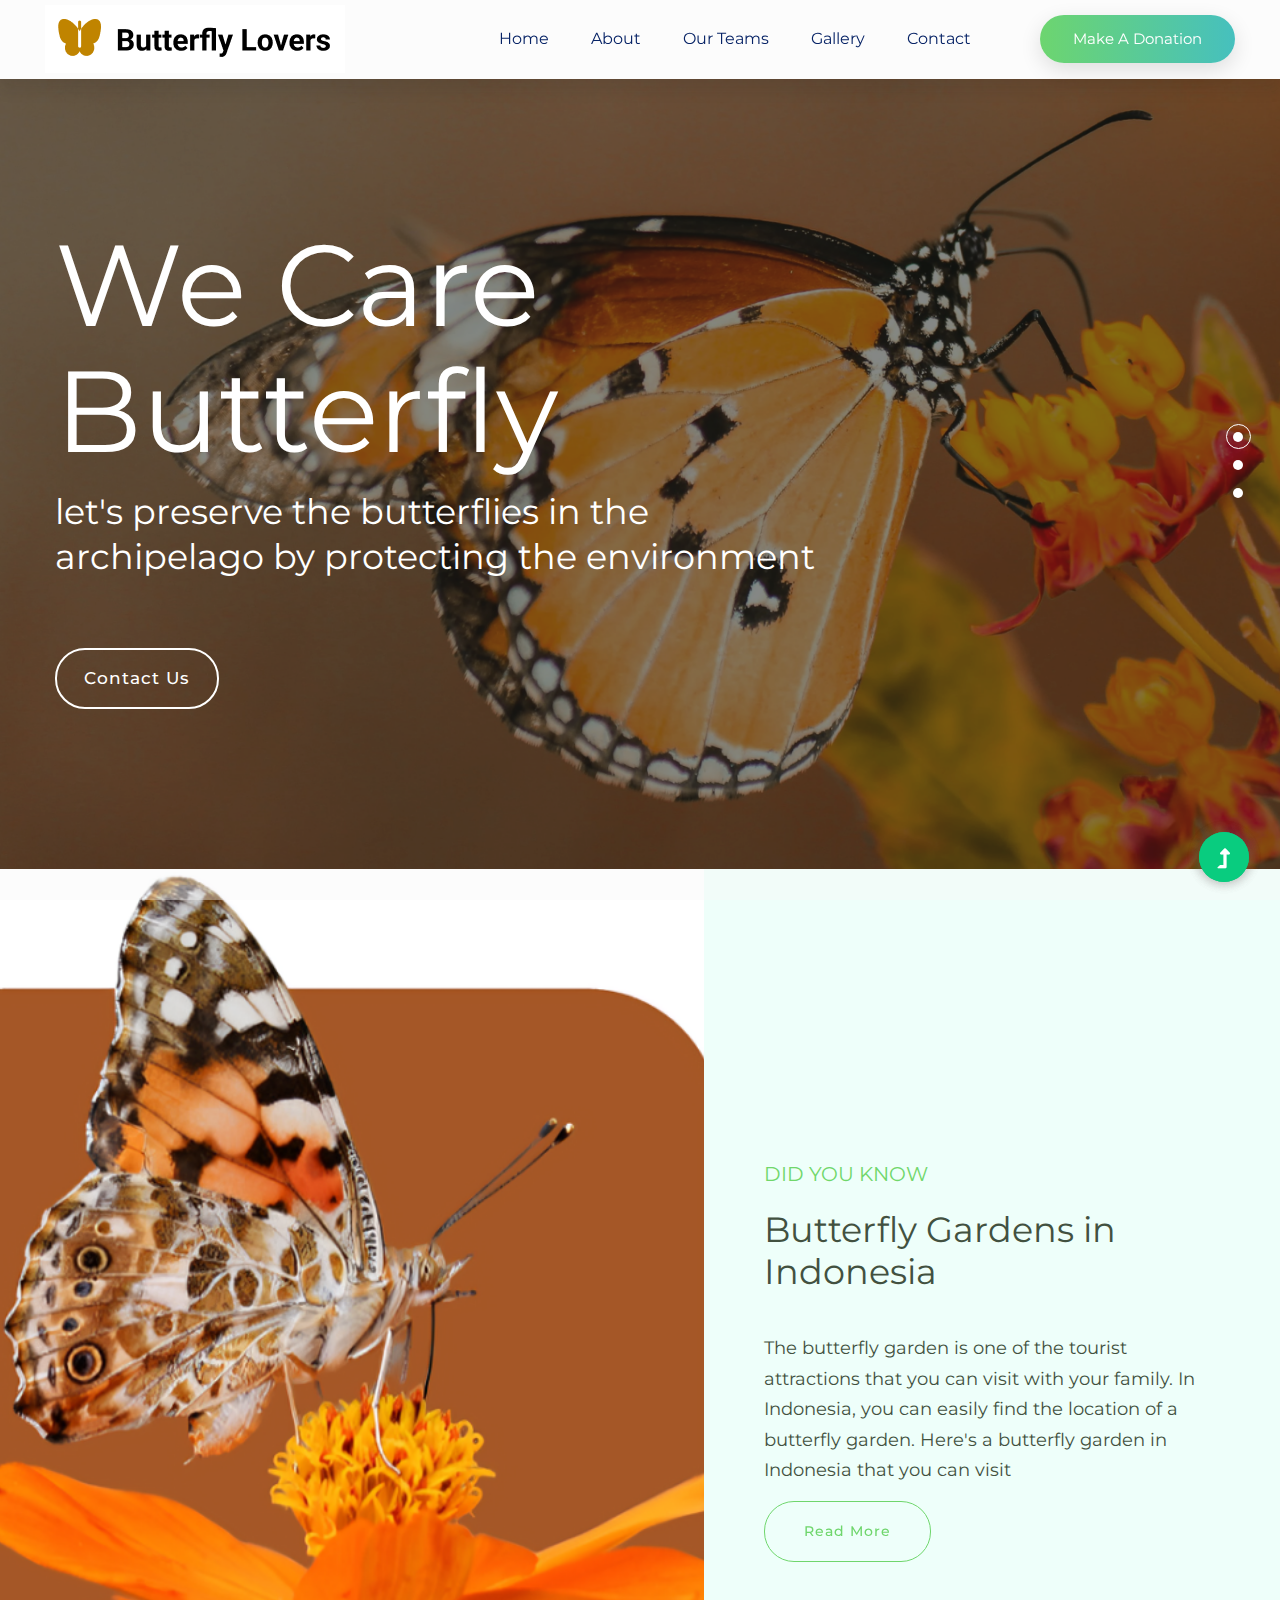
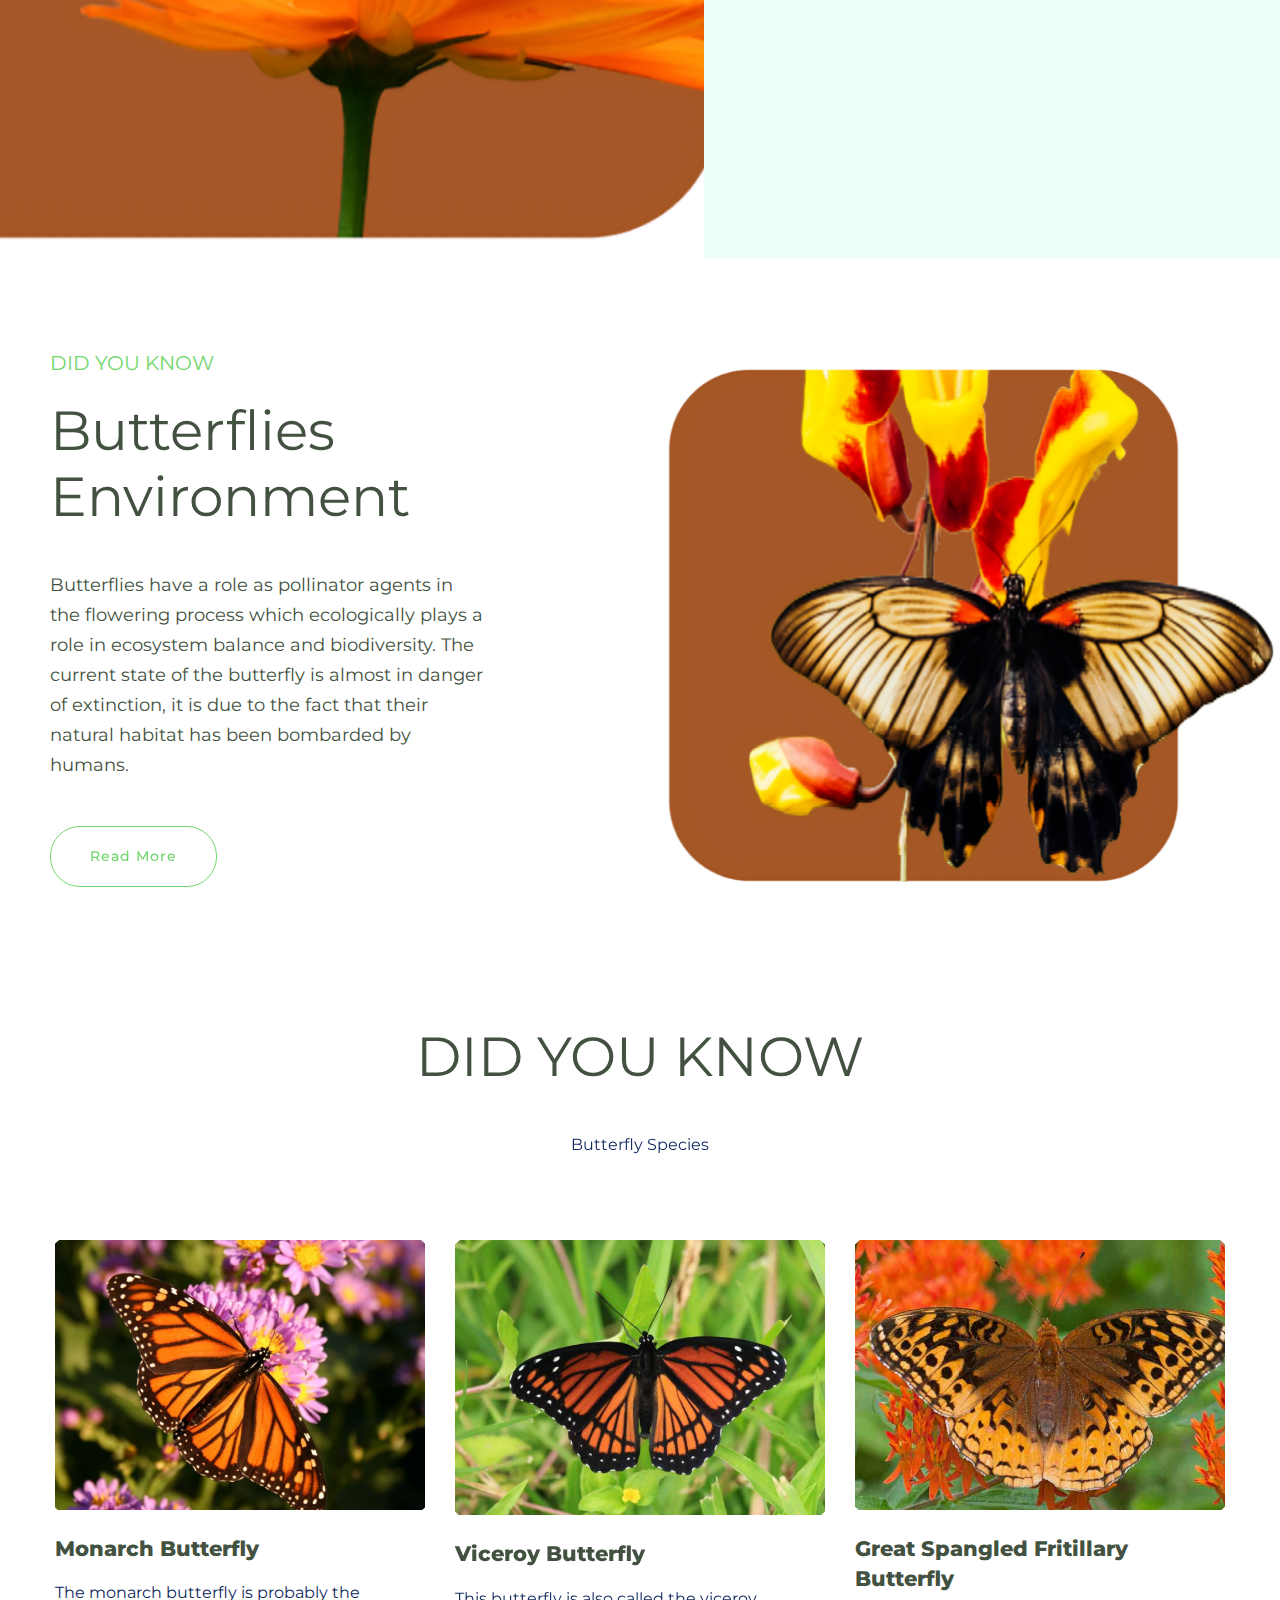
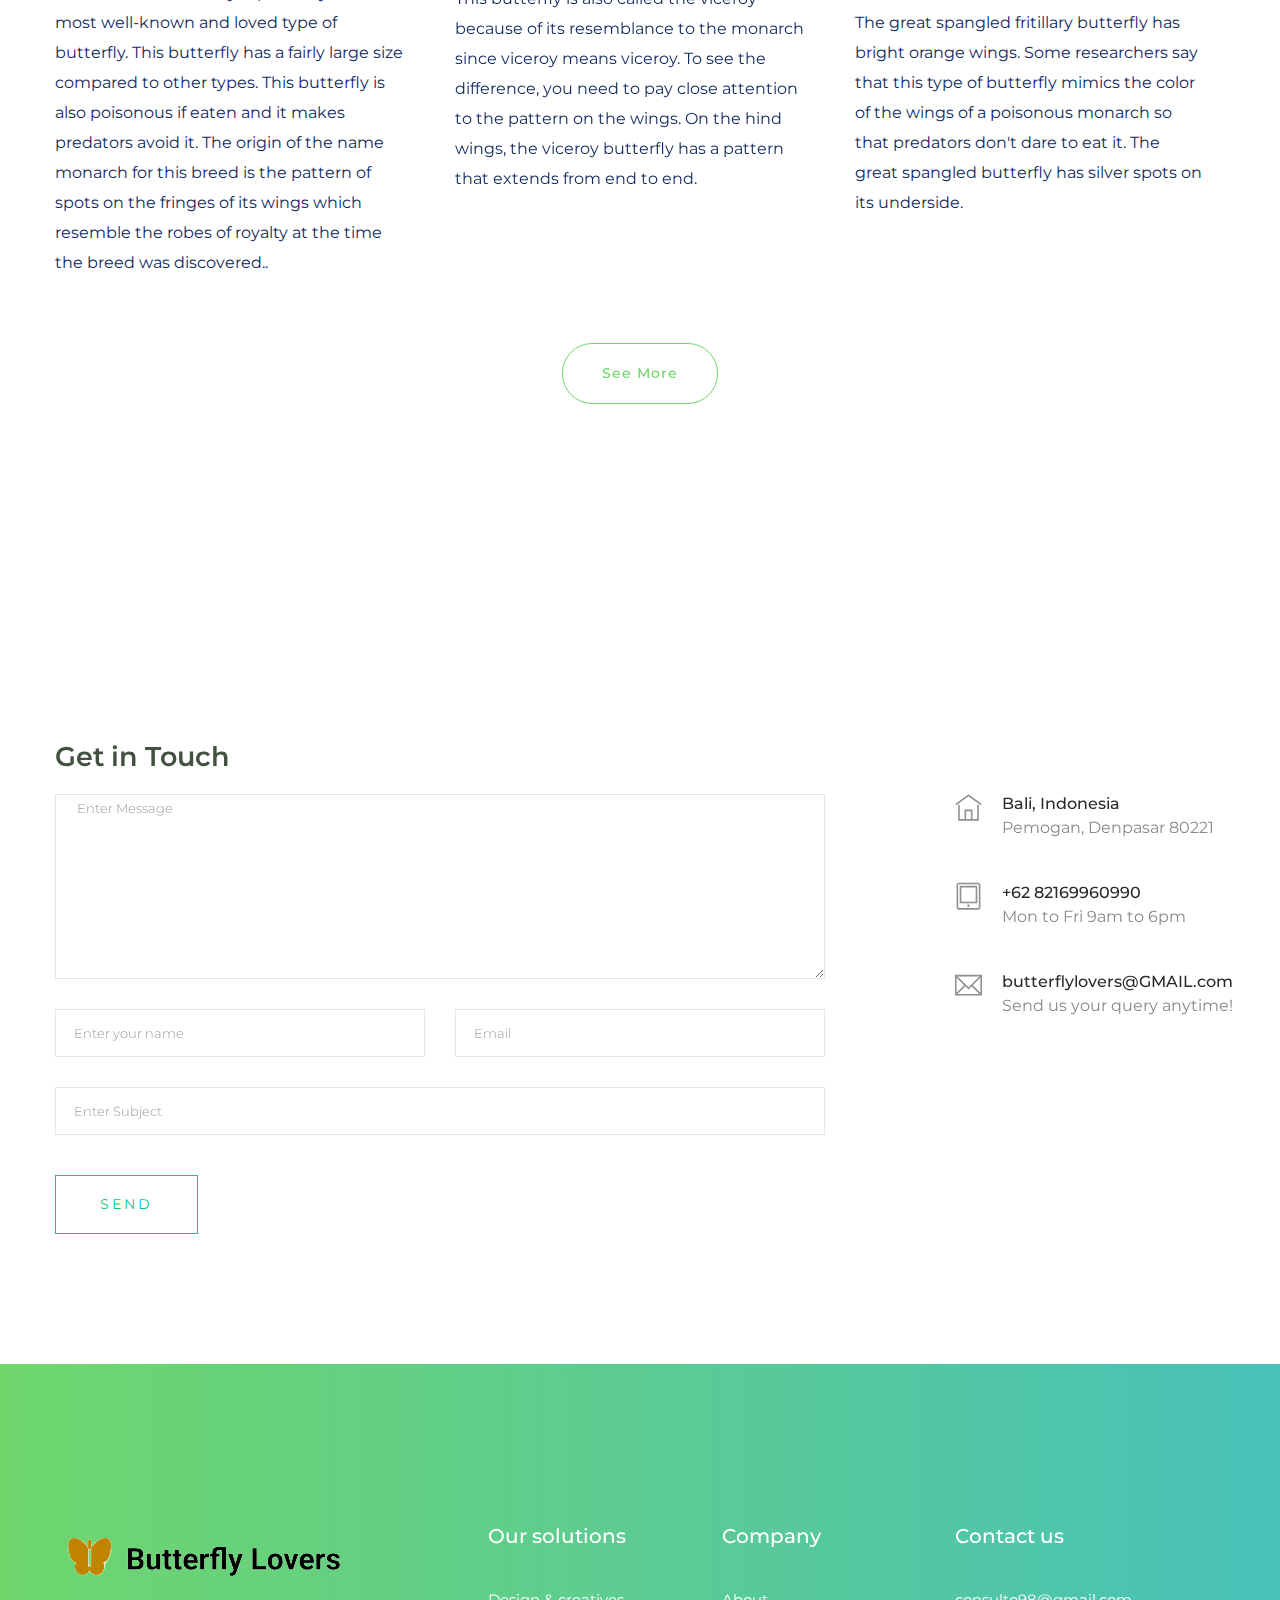
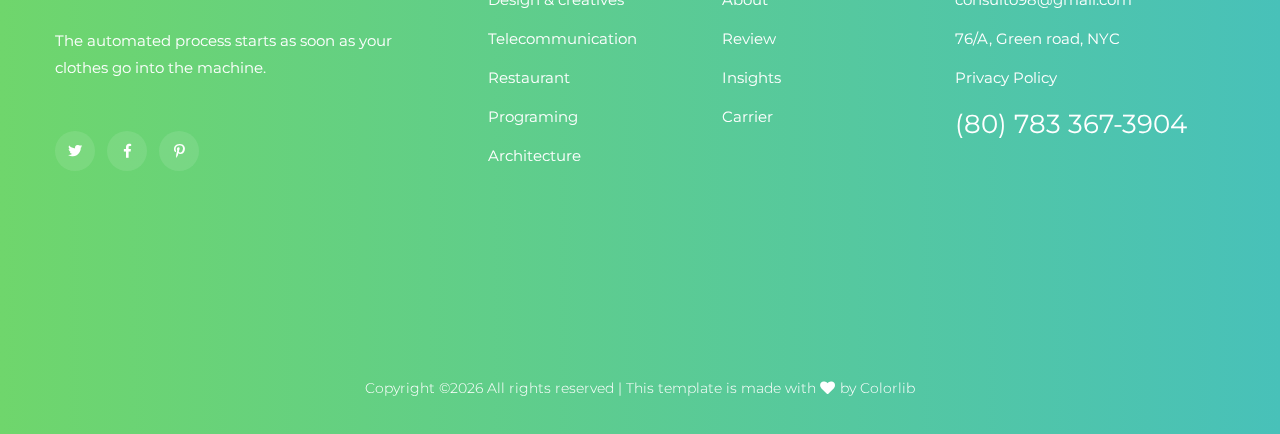
==== index.html @ 0d46adcd "first commit" ====
<!doctype html>
<html class="no-js" lang="zxx">
<head>
    <meta charset="utf-8">
    <meta http-equiv="x-ua-compatible" content="ie=edge">
    <title>Butterfly</title>
    <meta name="description" content="">
    <meta name="viewport" content="width=device-width, initial-scale=1">
    <link rel="manifest" href="site.webmanifest">
    <link rel="shortcut icon" type="image/x-icon" href="assets/img/favicon.ico">

    <!-- CSS here -->
    <link rel="stylesheet" href="assets/css/bootstrap.min.css">
    <link rel="stylesheet" href="assets/css/owl.carousel.min.css">
    <link rel="stylesheet" href="assets/css/slicknav.css">
    <link rel="stylesheet" href="assets/css/flaticon.css">
    <link rel="stylesheet" href="assets/css/progressbar_barfiller.css">
    <link rel="stylesheet" href="assets/css/gijgo.css">
    <link rel="stylesheet" href="assets/css/animate.min.css">
    <link rel="stylesheet" href="assets/css/animated-headline.css">
    <link rel="stylesheet" href="assets/css/magnific-popup.css">
    <link rel="stylesheet" href="assets/css/fontawesome-all.min.css">
    <link rel="stylesheet" href="assets/css/themify-icons.css">
    <link rel="stylesheet" href="assets/css/slick.css">
    <link rel="stylesheet" href="assets/css/nice-select.css">
    <link rel="stylesheet" href="assets/css/style.css">
</head>

<body>
    <!-- ? Preloader Start -->
    <div id="preloader-active">
        <div class="preloader d-flex align-items-center justify-content-center">
            <div class="preloader-inner position-relative">
                <div class="preloader-circle"></div>
                <div class="preloader-img pere-text">
                    <img src="assets/img/logo/loder.png" alt="">
                </div>
            </div>
        </div>
    </div>
    <!-- Preloader Start -->
    <header>
        <!-- Header Start -->
        <div class="header-area">
            <div class="main-header ">
                <div class="header-bottom  header-sticky">
                    <div class="container-fluid">
                        <div class="row align-items-center">
                            <!-- Logo -->
                            <div class="col-xl-2 col-lg-2">
                                <div class="logo">
                                    <a href="index.html"><img src="assets/img/logo/logo.png" alt=""></a>
                                </div>
                            </div>
                            <div class="col-xl-10 col-lg-10">
                                <div class="menu-wrapper  d-flex align-items-center justify-content-end">
                                    <!-- Main-menu -->
                                    <div class="main-menu d-none d-lg-block">
                                        <nav>
                                            <ul id="navigation">                                                                                          
                                                <li><a href="index.html">Home</a></li>
                                                <li><a href="about.html">About</a></li>
                                                <li><a href="what-do.html">Our Teams</a></li>
                                                <li><a href="projects.html">Gallery</a></li>
                                                <!-- <li><a href="blog.html">Blog</a> -->
                                                    <ul class="submenu">
                                                        <li><a href="blog.html">Blog</a></li>
                                                        <li><a href="blog_details.html">Blog Details</a></li>
                                                        <li><a href="elements.html">Element</a></li>
                                                    </ul>
                                                </li>
                                                <li><a href="contact.html">Contact</a></li>
                                            </ul>
                                        </nav>
                                    </div>
                                    <!-- Header-btn -->
                                    <div class="header-right-btn d-none d-lg-block ml-20">
                                        <a href="contact.html" class="btn header-btn">Make a Donation</a>
                                    </div>
                                </div>
                            </div> 
                            <!-- Mobile Menu -->
                            <div class="col-12">
                                <div class="mobile_menu d-block d-lg-none"></div>
                            </div>
                        </div>
                    </div>
                </div>
            </div>
        </div>
        <!-- Header End -->
    </header>
    <main>
        
        <!-- slider Area Start-->
        <div class="slider-area position-relative">
            <div class="slider-active dot-style">
                <!-- Single Slider -->
                <div class="single-slider hero-overly slider-height slider-bg1 d-flex align-items-center">
                    <div class="container">
                        <div class="row">
                            <div class="col-xl-8 col-lg-8 col-md-8 col-sm-10">
                                <div class="hero__caption">
                                    <h1 data-animation="fadeInUp" data-delay=".2s"> We Care <br> Butterfly <br></h1>
                                    <P data-animation="fadeInUp" data-delay=".4s">let's preserve the butterflies in the archipelago by protecting the environment </P>
                                    <!-- Hero-btn -->
                                    <div class="hero__btn">
                                        <a href="contact.html" class="hero-btn mb-10"  data-animation="fadeInUp" data-delay=".8s">Contact Us</a>
                                    </div>
                                </div>
                            </div>
                        </div>
                    </div>
                </div>
                <!-- Single Slider -->
                <div class="single-slider hero-overly slider-height slider-bg1 d-flex align-items-center">
                    <div class="container">
                        <div class="row">
                            <div class="col-xl-8 col-lg-8 col-md-8 col-sm-10">
                                <div class="hero__caption">
                                    <h1 data-animation="fadeInUp" data-delay=".2s">Butterfly</h1>
                                    <P data-animation="fadeInUp" data-delay=".4s">Provide us a green and healthy life<br> we need to protect </P>
                                    <!-- Hero-btn -->
                                    <div class="hero__btn">
                                        <a href="contact.html" class="hero-btn mb-10"  data-animation="fadeInUp" data-delay=".8s">Contact Us</a>
                                    </div>
                                </div>
                            </div>
                        </div>
                    </div>
                </div>
                <!-- Single Slider -->
                <div class="single-slider hero-overly slider-height slider-bg1 d-flex align-items-center">
                    <div class="container">
                        <div class="row">
                            <div class="col-xl-8 col-lg-8 col-md-8 col-sm-10">
                                <div class="hero__caption">
                                    <h1 data-animation="fadeInUp" data-delay=".2s"> We Care <br> Butterfly <br></h1>
                                    <P data-animation="fadeInUp" data-delay=".4s">Provide usi<br> we need to protect </P>
                                    <!-- Hero-btn -->
                                    <div class="hero__btn">
                                        <a href="contact.html" class="hero-btn mb-10"  data-animation="fadeInUp" data-delay=".8s">Contact Us</a>
                                    </div>
                                </div>
                            </div>
                        </div>
                    </div>
                </div>
            </div>

            <!--? video_start -->
            <!-- <div class="video-area d-flex align-items-center justify-content-center">
                <div class="video-wrap position-relative">
                    <div class="video-icon" >
                        <a class="popup-video btn-icon" href="https://www.youtube.com/watch?v=up68UAfH0d0"><i class="fas fa-play"></i></a>
                    </div>
                </div>
            </div> -->
            <!-- video_end -->

        </div>
        <!-- slider Area End-->
        <!--? Visit Our Tailor Start -->
        <div class="visit-tailor-area fix">
            <!--Right Contents  -->
            <div class="tailor-offers"></div>
            <!-- left Contents -->
            <div class="tailor-details">
                <span>Did you know</span>
                <h2>Butterfly Gardens in Indonesia</h2>
                <p>The butterfly garden is one of the tourist attractions that you can visit with your family. In Indonesia,
                    you can easily find the location of a butterfly garden. Here's a butterfly garden in Indonesia that you can visit</p>
                <!-- <p class="pera-bottom">Interdum nulla, ut commodo diam libero vitae erat. 
                    Aenean faucibus nibh et justo cursus id rutrum lorem 
                imperdiet. Nunc ut sem vitae risus tristique posuere.</p>
                <div class="footer-tittles">
                    <p>CEO, Consulto</p>
                    <h2>Capcilena Hanry</h2> -->
                    <a href="about.html" class="border-btn">Read More</a>
                </div>
            </div>
            <div class="hero__btn">
                <a href="contact.html" class="hero-btn mb-10"  data-animation="fadeInUp" data-delay=".8s">Contact Us</a>
            </div>
        </div>

        <section class="support-company-area fix pt-10">
            <div class="support-wrapper align-items-center">
                <div class="left-content">
                    <!-- section tittle -->
                    <div class="section-tittle section-tittle2 mb-30">
                        <span>Did You Know</span>
                        <h2>Butterflies Environment</h2>
                    </div>
                    <div class="support-caption">
                        <p class="pera-top">Butterflies have a role as pollinator agents 
                            in the flowering process which ecologically plays a role in ecosystem balance and biodiversity.
                            The current state of the butterfly is almost in danger of extinction,
                            it is due to the fact that their natural habitat has been bombarded by humans.</p>
                        <a href="about.html" class="border-btn">Read More</a>
                    </div>
                </div>
                <div class="right-content">
                    <!-- img -->
                    <div class="right-img">
                        <img src="assets/img/hero/asset_bt2.png" alt="">
                    </div>
                    <!-- <div class="support-img-cap text-center d-flex">
                        <div class="single-one">
                            <span>950</span>
                            <p>Poaching cases</p>
                        </div>
                        <div class="single-two">
                            <span>230</span>
                            <p>Volunteers worldwide</p>
                        </div>
                    </div> -->
                </div>
            </div>
        </section>

        <!-- Visit Our Tailor End -->
    
        <!--? About Area Start -->
        
        <!-- About Area End -->
        <!--? Our Cases Start -->
        <div class="our-cases-area section-padding30">
            <div class="container">
                <div class="row justify-content-center">
                    <div class="col-xl-10 col-lg-10 ">
                        <!-- Section Tittle -->
                        <div class="section-tittle text-center mb-80">
                            <h2>DID YOU KNOW</h2>
                            <p class="pl-20 pr-20">Butterfly Species</p>
                        </div>
                    </div>
                </div>
                <div class="row">
                    <div class="col-lg-4 col-md-6 col-sm-6">
                        <div class="single-cases mb-40">
                            <div class="cases-img">
                                <img src="assets/img/gallery/btf_1.png" alt="">
                            </div>
                            <div class="cases-caption">
                                <h3><a href="#">Monarch Butterfly</a></h3>
                                <p>The monarch butterfly is probably the most well-known and loved type of butterfly.
                                     This butterfly has a fairly large size compared to other types. 
                                     This butterfly is also poisonous if eaten and it makes predators avoid it. 
                                     The origin of the name monarch for this breed is the pattern of 
                                    spots on the fringes of its wings which resemble the robes of royalty at the time the breed was discovered..</p>
                                <!-- Progress Bar -->
                                <!-- <div class="single-skill mb-15">
                                    <div class="bar-progress">
                                        <div id="bar1" class="barfiller">
                                            <div class="tipWrap">
                                                <span class="tip"></span>
                                            </div>
                                            <span class="fill" data-percentage="70"></span>
                                        </div>
                                    </div>
                                </div> -->
                                <!-- / progress -->
                                <!-- <div class="prices">
                                    <p><span>47,589 of 74,574</span></p>
                                </div> -->
                            </div>
                        </div>
                    </div>
                    <div class="col-lg-4 col-md-6 col-sm-6">
                        <div class="single-cases mb-40">
                            <div class="cases-img">
                                <img src="assets/img/gallery/btf_2.png" alt="">
                            </div>
                            <div class="cases-caption">
                                <h3><a href="#">Viceroy Butterfly</a></h3>
                                <p>This butterfly is also called the viceroy because of its resemblance to the monarch since viceroy means viceroy. 
                                    To see the difference, you need to pay close attention to the pattern on the wings.
                                     On the hind wings, the viceroy butterfly has a pattern that extends from end to end.</p>
                                <!-- Progress Bar -->
                                <!-- <div class="single-skill mb-15">
                                    <div class="bar-progress">
                                        <div id="bar2" class="barfiller">
                                            <div class="tipWrap">
                                                <span class="tip"></span>
                                            </div>
                                            <span class="fill" data-percentage="25"></span>
                                        </div>
                                    </div>
                                </div> -->
                                <!-- <div class="prices">
                                    <p><span>47,589 of 74,574</span></p>
                                </div> -->
                            </div>
                        </div>
                    </div>
                    <div class="col-lg-4 col-md-6 col-sm-6">
                        <div class="single-cases">
                            <div class="cases-img">
                                <img src="assets/img/gallery/btf_3.png" alt="">
                            </div>
                            <div class="cases-caption">
                                <h3><a href="#">Great Spangled Fritillary Butterfly</a></h3>
                                <p>The great spangled fritillary butterfly has bright orange wings.
                                     Some researchers say that this type of butterfly mimics the color of the wings of a poisonous monarch so that predators 
                                     don't dare to eat it. 
                                    The great spangled butterfly has silver spots on its underside.</p>
                                <!-- Progress Bar -->
                                <!-- <div class="single-skill mb-15">
                                    <div class="bar-progress">
                                        <div id="bar3" class="barfiller">
                                            <div class="tipWrap">
                                                <span class="tip"></span>
                                            </div>
                                            <span class="fill" data-percentage="50"></span>
                                        </div>
                                    </div>
                                </div>
                                <div class="prices">
                                    <p><span>47,589 of 74,574</span></p> -->
                                </div>
                            </div>
                        </div>
                    </div>
                    <div class="section-tittle text-center mb-80">
                        <a href="projects.html" class="border-btn">See More</a>
                    </div>
                </div>
            </div>
        </div>
        <!-- Hero End -->
        
        <!--?  Contact Area start  -->
        <section class="contact-section">
            <div class="container">
                <div class="row">
                    <div class="col-12">
                        <h2 class="contact-title">Get in Touch</h2>
                    </div>
                    <div class="col-lg-8">
                        <form class="form-contact contact_form" action="contact_process.php" method="post" id="contactForm" novalidate="novalidate">
                            <div class="row">
                                <div class="col-12">
                                    <div class="form-group">
                                        <textarea class="form-control w-100" name="message" id="message" cols="30" rows="9" onfocus="this.placeholder = ''" onblur="this.placeholder = 'Enter Message'" placeholder=" Enter Message"></textarea>
                                    </div>
                                </div>
                                <div class="col-sm-6">
                                    <div class="form-group">
                                        <input class="form-control valid" name="name" id="name" type="text" onfocus="this.placeholder = ''" onblur="this.placeholder = 'Enter your name'" placeholder="Enter your name">
                                    </div>
                                </div>
                                <div class="col-sm-6">
                                    <div class="form-group">
                                        <input class="form-control valid" name="email" id="email" type="email" onfocus="this.placeholder = ''" onblur="this.placeholder = 'Enter email address'" placeholder="Email">
                                    </div>
                                </div>
                                <div class="col-12">
                                    <div class="form-group">
                                        <input class="form-control" name="subject" id="subject" type="text" onfocus="this.placeholder = ''" onblur="this.placeholder = 'Enter Subject'" placeholder="Enter Subject">
                                    </div>
                                </div>
                            </div>
                            <div class="form-group mt-3">
                                <button type="submit" class="button button-contactForm boxed-btn">Send</button>
                            </div>
                        </form>
                    </div>
                    <div class="col-lg-3 offset-lg-1">
                        <div class="media contact-info">
                            <span class="contact-info__icon"><i class="ti-home"></i></span>
                            <div class="media-body">
                                <h3>Bali, Indonesia</h3>
                                <p>Pemogan, Denpasar 80221</p>
                            </div>
                        </div>
                        <div class="media contact-info">
                            <span class="contact-info__icon"><i class="ti-tablet"></i></span>
                            <div class="media-body">
                                <h3>+62 82169960990</h3>
                                <p>Mon to Fri 9am to 6pm</p>
                            </div>
                        </div>
                        <div class="media contact-info">
                            <span class="contact-info__icon"><i class="ti-email"></i></span>
                            <div class="media-body">
                                <h3>butterflylovers@GMAIL.com</h3>
                                <p>Send us your query anytime!</p>
                            </div>
                        </div>
                    </div>
                </div>
            </div>
        </section>
        <!-- Contact Area End -->
        <footer>
            <div class="footer-wrapper">
                <!-- Footer Start-->
                <div class="footer-area footer-padding">
                    <div class="container ">
                        <div class="row justify-content-between">
                            <div class="col-xl-4 col-lg-3 col-md-8 col-sm-8">
                                <div class="single-footer-caption mb-50">
                                    <div class="single-footer-caption mb-30">
                                        <!-- logo -->
                                        <div class="footer-logo mb-35">
                                            <a href="index.html"><img src="assets/img/logo/logo2_footer.png" alt=""></a>
                                        </div>
                                        <div class="footer-tittle">
                                            <div class="footer-pera">
                                                <p>The automated process starts as soon as your clothes go into the machine.</p>
                                            </div>
                                        </div>
                                        <!-- social -->
                                        <div class="footer-social">
                                            <a href="#"><i class="fab fa-twitter"></i></a>
                                            <a href="https://bit.ly/sai4ull"><i class="fab fa-facebook-f"></i></a>
                                            <a href="#"><i class="fab fa-pinterest-p"></i></a>
                                        </div>
                                    </div>
                                </div>
                            </div>
                            <div class="col-xl-2 col-lg-3 col-md-4 col-sm-4">
                                <div class="single-footer-caption mb-50">
                                    <div class="footer-tittle">
                                        <h4>Our solutions</h4>
                                        <ul>
                                            <li><a href="#">Design & creatives</a></li>
                                            <li><a href="#">Telecommunication</a></li>
                                            <li><a href="#">Restaurant</a></li>
                                            <li><a href="#">Programing</a></li>
                                            <li><a href="#">Architecture</a></li>
                                        </ul>
                                    </div>
                                </div>
                            </div>
                            <div class="col-xl-2 col-lg-2 col-md-4 col-sm-4">
                                <div class="single-footer-caption mb-50">
                                    <div class="footer-tittle">
                                        <h4>Company</h4>
                                        <ul>
                                            <li><a href="#">About</a></li>
                                            <li><a href="#">Review</a></li>
                                            <li><a href="#">Insights</a></li>
                                            <li><a href="#">Carrier</a></li>
                                        </ul>
                                    </div>
                                </div>
                            </div>
                            <div class="col-xl-3 col-lg-4 col-md-6 col-sm-4">
                                <div class="single-footer-caption mb-50">
                                    <div class="footer-tittle">
                                        <h4>Contact us</h4>
                                        <ul>
                                            <li><a href="#">consulto98@gmail.com</a></li>
                                            <li><a href="#">76/A, Green road, NYC</a></li>
                                            <li><a href="#">Privacy Policy</a></li>
                                            <li class="number"><a href="#">(80) 783 367-3904</a></li>
                                        </ul>
                                    </div>
                                </div>
                            </div>
                        </div>
                    </div>
                </div>
                <!-- footer-bottom area -->
                <div class="footer-bottom-area">
                    <div class="container">
                        <div class="footer-border">
                            <div class="row d-flex align-items-center">
                                <div class="col-xl-12 ">
                                    <div class="footer-copy-right text-center">
                                        <p><!-- Link back to Colorlib can't be removed. Template is licensed under CC BY 3.0. -->
                                          Copyright &copy;<script>document.write(new Date().getFullYear());</script> All rights reserved | This template is made with <i class="fa fa-heart" aria-hidden="true"></i> by <a href="https://colorlib.com" target="_blank">Colorlib</a>
                                          <!-- Link back to Colorlib can't be removed. Template is licensed under CC BY 3.0. --></p>
                                      </div>
                                  </div>
                              </div>
                          </div>
                      </div>
                  </div>
                  <!-- Footer End-->
              </div>
          </footer>
          <!-- Scroll Up -->
          <div id="back-top" >
            <a title="Go to Top" href="#"> <i class="fas fa-level-up-alt"></i></a>
          </div>
        <!-- Services Area End -->
        <!-- Our Cases End -->
        <!--? Blog Area Start -->
        <!-- <section class="home-blog-area pb-padding">
            <div class="container">
                <div class="row justify-content-center">
                    <div class="col-xl-8 col-lg-9 col-md-11">
                        <div class="section-tittle text-center mb-90">
                            <h2>Latest news</h2>
                            <p>Interdum nulla, ut commodo diam libero vitae erat. Aenean faucibus nibh et justo  cursus id rutrum lorem imperdiet. Nunc ut sem vitae risus tristique posuere.</p>
                        </div>
                    </div>
                </div>
                <div class="row">
                    <div class="col-xl-6 col-lg-6 col-md-6">
                        <div class="home-blog-single mb-30">
                            <div class="blog-img-cap">
                                <div class="blog-img">
                                    <img src="assets/img/gallery/home-blog1.png" alt="">
                                </div>
                                <div class="blog-cap">
                                    <h3><a href="blog_details.html">Leverage agile frameworks to provide a robust synopsis</a></h3>
                                    <p>The automated process starts as soon as  your clothes go into the machine. Duis cursus, mi quis viverra ornare.</p>
                                </div>
                            </div>
                        </div>
                    </div>
                    <div class="col-xl-6 col-lg-6 col-md-6">
                        <div class="home-blog-single mb-30">
                            <div class="blog-img-cap">
                                <div class="blog-img">
                                    <img src="assets/img/gallery/home-blog2.png" alt="">
                                </div>
                                <div class="blog-cap">
                                    <h3><a href="blog_details.html">Leverage agile frameworks to provide a robust synopsis</a></h3>
                                    <p>The automated process starts as soon as  your clothes go into the machine. Duis cursus, mi quis viverra ornare.</p>
                                </div>
                            </div>
                        </div>
                    </div>
                </div>
            </div>
        </section> -->
        <!-- Blog Area End -->

    </main>
      <!-- Scroll Up -->
      <div id="back-top" >
        <a title="Go to Top" href="#"> <i class="fas fa-level-up-alt"></i></a>
    </div>

    <!-- JS here -->

    <script src="./assets/js/vendor/modernizr-3.5.0.min.js"></script>
    <!-- Jquery, Popper, Bootstrap -->
    <script src="./assets/js/vendor/jquery-1.12.4.min.js"></script>
    <script src="./assets/js/popper.min.js"></script>
    <script src="./assets/js/bootstrap.min.js"></script>
    <!-- Jquery Mobile Menu -->
    <script src="./assets/js/jquery.slicknav.min.js"></script>

    <!-- Jquery Slick , Owl-Carousel Plugins -->
    <script src="./assets/js/owl.carousel.min.js"></script>
    <script src="./assets/js/slick.min.js"></script>
    <!-- One Page, Animated-HeadLin -->
    <script src="./assets/js/wow.min.js"></script>
    <script src="./assets/js/animated.headline.js"></script>
    <script src="./assets/js/jquery.magnific-popup.js"></script>

    <!-- Date Picker -->
    <script src="./assets/js/gijgo.min.js"></script>
    <!-- Nice-select, sticky -->
    <script src="./assets/js/jquery.nice-select.min.js"></script>
    <script src="./assets/js/jquery.sticky.js"></script>
    <!-- Progress -->
    <script src="./assets/js/jquery.barfiller.js"></script>
    
    <!-- counter , waypoint,Hover Direction -->
    <script src="./assets/js/jquery.counterup.min.js"></script>
    <script src="./assets/js/waypoints.min.js"></script>
    <script src="./assets/js/jquery.countdown.min.js"></script>
    <script src="./assets/js/hover-direction-snake.min.js"></script>

    <!-- contact js -->
    <script src="./assets/js/contact.js"></script>
    <script src="./assets/js/jquery.form.js"></script>
    <script src="./assets/js/jquery.validate.min.js"></script>
    <script src="./assets/js/mail-script.js"></script>
    <script src="./assets/js/jquery.ajaxchimp.min.js"></script>
    
    <!-- Jquery Plugins, main Jquery -->	
    <script src="./assets/js/plugins.js"></script>
    <script src="./assets/js/main.js"></script>
    
</body>
</html>
---- assets/css/flaticon.css ----
/*
  	Flaticon icon font: Flaticon
  	Creation date: 02/06/2020 05:24
  	*/

@font-face {
  font-family: "Flaticon";
  src: url("../fonts/Flaticon.eot");
  src: url("../fonts/Flaticon.eot?#iefix") format("embedded-opentype"),
       url("../fonts/Flaticon.woff2") format("woff2"),
       url("../fonts/Flaticon.woff") format("woff"),
       url("../fonts/Flaticon.ttf") format("truetype"),
       url("../fonts/Flaticon.svg#Flaticon") format("svg");
  font-weight: normal;
  font-style: normal;
}

@media screen and (-webkit-min-device-pixel-ratio:0) {
  @font-face {
    font-family: "Flaticon";
    src: url("../fonts/Flaticon.svg#Flaticon") format("svg");
  }
}

[class^="flaticon-"]:before, [class*=" flaticon-"]:before,
[class^="flaticon-"]:after, [class*=" flaticon-"]:after {   
  font-family: Flaticon;
font-style: normal;
}

.flaticon-null:before { content: "\f100"; }
.flaticon-null-1:before { content: "\f101"; }
.flaticon-gear:before { content: "\f102"; }
.flaticon-think:before { content: "\f103"; }
---- assets/css/progressbar_barfiller.css ----
/* Custom Code skills */
.single-skill{
  display: flex;
}

.single-skill span {
	color: #79838b;
	font-size: 13px;
	font-weight: 300;
	letter-spacing: 0;
	margin-bottom: 14px;
	display: block;
}
.single-skill .bar-progress {
	width: 100%;
}
.single-skill .bar-title {
  width: 20%;
  margin-bottom: 19px;
}

.skills-content {
  padding-top: 200px;
  padding-left: 70px;
}

.skills-shape-bg {
  height: 651px;
  width: 868px;
  position: absolute;
  content: "";
  border: 2px solid #4d4d4d;
  left: 40%;
  top: 255px;
}

.skills-shape-bg::before {
  position: absolute;
  content: "";
  height: 465px;
  width: 300px;
  border: 2px solid #4d4d4d;
  left: -35%;
  top: 50%;
  transform: translateY(-50%);
  border-right: 0;
}



/* Default */
.barfiller {
	width: 100%;
	height: 10px;
	background: #f6f9fc;
  position: relative;
  border-radius: 5px;
}

.barfiller .fill {
  display: block;
  position: relative;
  width: 0px;
  height: 100%;
  background: #333;
  z-index: 1;
  border-radius: 5px;
}

.barfiller .tipWrap { display: none; }

.barfiller .tip {
  margin-top: -28px;
  padding: 2px 4px;
  font-size: 16px;
  color: #09cc7f;
  left: 0px;
  position: absolute;
  z-index: 2;
  background: transparent;
  font-weight: 800;
}

.barfiller .tip:after {
  border: solid;
  border-color: rgba(0,0,0,.8) transparent;
  border-width: 6px 6px 0 6px;
  content: "";
  display: block;
  position: absolute;
  left: 9px;
  top: 100%;
  z-index: 9;
  display: none;
  
}
---- assets/css/gijgo.css ----
.gj-button {
    background-color: #f5f5f5;
    border: 1px solid #ddd;
    color: #000;
    border-radius: 3px;
    padding: 6px 10px;
    cursor: pointer;
}

.gj-unselectable {
    -webkit-touch-callout: none;
    -webkit-user-select: none;
    -khtml-user-select: none;
    -moz-user-select: none;
    -ms-user-select: none;
    user-select: none;
}

.gj-row {
    display: -webkit-box;
    display: -ms-flexbox;
    display: flex;
    -ms-flex-wrap: wrap;
    flex-wrap: wrap;
}

.gj-margin-left-5 {
    margin-left: 5px;
}

.gj-margin-left-10 {
    margin-left: 10px;
}

.gj-width-full {
    width: 100%;
}

.gj-cursor-pointer {
    cursor: pointer;
}

.gj-text-align-center {
    text-align: center;
}

.gj-font-size-16 {
    font-size: 16px;
}

.gj-hidden {
    display: none;
}

/** Material Design */
.gj-button-md {
    background: 0 0;
    border: none;
    border-radius: 2px;
    color: rgba(0, 0, 0, 0.87);
    position: relative;
    height: 36px;
    margin: 0;
    min-width: 64px;
    padding: 0 16px;
    display: inline-block;
    font-family: "Roboto","Helvetica","Arial",sans-serif;
    font-size: 1rem;
    font-weight: 500;
    text-transform: uppercase;
    letter-spacing: 0;
    overflow: hidden;
    will-change: box-shadow;
    transition: box-shadow .2s cubic-bezier(.4,0,1,1),background-color .2s cubic-bezier(.4,0,.2,1),color .2s cubic-bezier(.4,0,.2,1);
    outline: none;
    cursor: pointer;
    text-decoration: none;
    text-align: center;
    line-height: 36px;
    vertical-align: middle;
    overflow: hidden;
    -webkit-user-select: none;
    -moz-user-select: none;
    -ms-user-select: none;
    user-select: none;
}

.gj-button-md:hover {
    background-color: rgba(158,158,158,.2);
}

.gj-button-md:disabled {
    color: rgba(0,0,0,.26);
    background: 0 0;
}

.gj-button-md .material-icons,
.gj-button-md .gj-icon {
    vertical-align: middle;
    /*font-size: 1.3rem;
    margin-right: 4px;*/
}

.gj-button-md.gj-button-md-icon {
    width: 24px;
    height: 31px;
    min-width: 24px;
    padding: 0px;
    display: table;
}

.gj-button-md.gj-button-md-icon .material-icons,
.gj-button-md.gj-button-md-icon .gj-icon {
    display: table-cell;
    margin-right: 0px;
    width: 24px;
    height: 24px;
}

.gj-button-md.active {
    background-color: rgba(158,158,158,.4);
}

.gj-button-md-group {
    position: relative;
    display: inline-block;
    vertical-align: middle;
}
.gj-textbox-md {
	/* border: none; */
	/* border-bottom: 1px solid rgba(0,0,0,.42); */
	display: block;
	font-family: "Helvetica","Arial",sans-serif;
	font-size: 16px;
	line-height: 16px;
	/* padding: 4px 0px; */
	margin: 0;
	/* width: 100%; */
	background: 0 0;
	/* text-align: ; */
	color: rgba(0,0,0,.87);
	padding-left: 44px;
	border: 1px solid #dca73a;
	/* padding: 15px 15px; */
	/* text-align: center; */
	width: 177px;
	height: 55px;
	border-radius: 5px;
}
.gj-textbox-md:focus,
.gj-textbox-md:active {
    /* border-bottom: 2px solid rgba(0,0,0,.42); */
    outline: none;
}

.gj-textbox-md::placeholder {
    color: #8e8e8e;
}

.gj-textbox-md:-ms-input-placeholder {
    color: #8e8e8e;
}

.gj-textbox-md::-ms-input-placeholder {
    color: #8e8e8e;
}

.gj-md-spacer-24 {
    min-width: 24px;
    width: 24px;
    display: inline-block;
}

.gj-md-spacer-32 {
    min-width: 32px;
    width: 32px;
    display: inline-block;
}

.gj-modal {
    position: fixed;
    top: 0;
    right: 0;
    bottom: 0;
    left: 0;
    z-index: 1203;
    display: none;
    overflow: hidden;
    -webkit-overflow-scrolling: touch;
    outline: 0;
    background-color: rgba(0, 0, 0, 0.54118);
    transition: 200ms ease opacity;
    will-change: opacity;
}

/* List */
ul.gj-list li [data-role="wrapper"] {
    display: table;
    width: 100%;
}

ul.gj-list li [data-role="checkbox"] {
    display: table-cell;
    vertical-align:middle;
    text-align:center;
}

ul.gj-list li [data-role="image"] {
    display: table-cell;
    vertical-align:middle;
    text-align:center;
}

ul.gj-list li [data-role="display"] {
    display: table-cell;
    vertical-align:middle;
    cursor: pointer;
}

ul.gj-list li [data-role="display"]:empty:before {
  content: "\200b"; /* unicode zero width space character */
}

/* List - Bootstrap */
ul.gj-list-bootstrap {
    padding-left: 0px;
    margin-bottom: 0px;
}

ul.gj-list-bootstrap li {
    padding: 0px;
}

ul.gj-list-bootstrap li [data-role="wrapper"] {
    padding: 0px 10px;
}

ul.gj-list-bootstrap li [data-role="checkbox"] {
    width: 24px;
    padding: 3px;
}

ul.gj-list-bootstrap li [data-role="image"] {
    width: 24px;
    height: 24px;
}

ul.gj-list-bootstrap li [data-role="display"] {
    padding: 8px 0px 8px 4px;
}

.list-group-item.active ul li, .list-group-item.active:focus ul li, .list-group-item.active:hover ul li {
    text-shadow: none;
    color:initial;
}

/* List - Material Design */
ul.gj-list-md {
    padding: 0px;
    list-style: none;
    list-style-type: none;
    line-height: 24px;
    letter-spacing: 0;
    color: #616161; /* Gray 700 */
}

ul.gj-list-md li {
    display: list-item;
    list-style-type: none;
    padding: 0px;
    min-height: unset;
    box-sizing: border-box;
    align-items: center;
    cursor: default;
    overflow: hidden;

    font-family: "Roboto","Helvetica","Arial",sans-serif;
    font-size: 16px;
    font-weight: 400;
    letter-spacing: .04em;
    line-height: 1;
    
    -webkit-flex-direction: row;
    -ms-flex-direction: row;
    flex-direction: row;
    -webkit-flex-wrap: nowrap;
    -ms-flex-wrap: nowrap;
    flex-wrap: nowrap;
}

ul.gj-list-md li [data-role="checkbox"] {
    height: 24px;
    width: 24px;
}

ul.gj-list-md li [data-role="image"] {
    height: 24px;
    width: 24px;
}

ul.gj-list-md li [data-role="display"] {
    padding: 8px 0px 8px 5px;
    order: 0;
    flex-grow: 2;
    text-decoration: none;
    box-sizing: border-box;
    align-items: center;
    text-align: left;
    color: rgba(0,0,0,.87);
}

ul.gj-list-md li.disabled>[data-role="wrapper"]>[data-role="display"] {
    color: #9E9E9E; /* Gray 500 */
}

.gj-list-md-active {
    background: #e0e0e0;
    color: #3f51b5;
}


/* Picker */
.gj-picker {
    position: absolute;
    z-index: 1203;
    background-color: #fff;
}

.gj-picker .selected {
    color: #fff;
}

/* Material Design */
.gj-picker-md {
    font-family: "Roboto","Helvetica","Arial",sans-serif;
    font-size: 16px;
    font-weight: 400;
    letter-spacing: .04em;
    line-height: 1;
    color: rgba(0,0,0,.87);
    border: 1px solid #E0E0E0;
}

.gj-modal .gj-picker-md {
    border: 0px;
}

.gj-picker-md [role="header"] {
    color: rgba(255, 255, 255, 0.54);
    display: flex;
    background: #2196f3;
    align-items: baseline;
    user-select: none;
    justify-content: center;
}

.gj-picker-md [role="footer"] {
    float: right;
    padding: 10px;
}

.gj-picker-md [role="footer"] button.gj-button-md {
    color: #2196f3;
    font-weight: bold;
    font-size: 13px;
}

/* Bootstrap */
.gj-picker-bootstrap {
    border-radius: 4px;
    border: 1px solid #E0E0E0;
}

.gj-picker-bootstrap .selected {
    color: #888;
}

.gj-picker-bootstrap [role="header"] {
    background: #eee;
    color: #AAA;
}
@font-face {
    font-family: 'gijgo-material';
    src: url('../fonts/gijgo-material.eot?235541');
    src: url('../fonts/gijgo-material.eot?235541#iefix') format('embedded-opentype'), url('../fonts/gijgo-material.ttf?235541') format('truetype'), url('../fonts/gijgo-material.woff?235541') format('woff'), url('../fonts/gijgo-material.svg?235541#gijgo-material') format('svg');
    font-weight: normal;
    font-style: normal;
}

.gj-icon {
    /* use !important to prevent issues with browser extensions that change fonts */
    font-family: 'gijgo-material' !important;
    font-size: 24px;
    speak: none;
    font-style: normal;
    font-weight: normal;
    font-variant: normal;
    text-transform: none;
    line-height: 1;
    /* Enable Ligatures ================ */
    letter-spacing: 0;
    -webkit-font-feature-settings: "liga";
    -moz-font-feature-settings: "liga=1";
    -moz-font-feature-settings: "liga";
    -ms-font-feature-settings: "liga" 1;
    font-feature-settings: "liga";
    -webkit-font-variant-ligatures: discretionary-ligatures;
    font-variant-ligatures: discretionary-ligatures;
    /* Better Font Rendering =========== */
    -webkit-font-smoothing: antialiased;
    -moz-osx-font-smoothing: grayscale;
}

.gj-icon.undo:before {
    content: "\e900";
}

.gj-icon.vertical-align-top:before {
    content: "\e901";
}

.gj-icon.vertical-align-center:before {
    content: "\e902";
}

.gj-icon.vertical-align-bottom:before {
    content: "\e903";
}

.gj-icon.arrow-dropup:before {
    content: "\e904";
}

.gj-icon.clock:before {
    content: "\e905";
}

.gj-icon.refresh:before {
    content: "\e906";
}

.gj-icon.last-page:before {
    content: "\e907";
}

.gj-icon.first-page:before {
    content: "\e908";
}

.gj-icon.cancel:before {
    content: "\e909";
}

.gj-icon.clear:before {
    content: "\e90a";
}

.gj-icon.check-circle:before {
    content: "\e90b";
}

.gj-icon.delete:before {
    content: "\e90c";
}

.gj-icon.arrow-upward:before {
    content: "\e90d";
}

.gj-icon.arrow-forward:before {
    content: "\e90e";
}

.gj-icon.arrow-downward:before {
    content: "\e90f";
}

.gj-icon.arrow-back:before {
    content: "\e910";
}

.gj-icon.list-numbered:before {
    content: "\e911";
}

.gj-icon.list-bulleted:before {
    content: "\e912";
}

.gj-icon.indent-increase:before {
    content: "\e913";
}

.gj-icon.indent-decrease:before {
    content: "\e914";
}

.gj-icon.redo:before {
    content: "\e915";
}

.gj-icon.align-right:before {
    content: "\e916";
}

.gj-icon.align-left:before {
    content: "\e917";
}

.gj-icon.align-justify:before {
    content: "\e918";
}

.gj-icon.align-center:before {
    content: "\e919";
}

.gj-icon.strikethrough:before {
    content: "\e91a";
}

.gj-icon.italic:before {
    content: "\e91b";
}

.gj-icon.underlined:before {
    content: "\e91c";
}

.gj-icon.bold:before {
    content: "\e91d";
}

.gj-icon.arrow-dropdown:before {
    content: "\e91e";
}

.gj-icon.done:before {
    content: "\e91f";
}

.gj-icon.pencil:before {
    content: "\e920";
}

.gj-icon.minus:before {
    content: "\e921";
}

.gj-icon.plus:before {
    content: "\e922";
}

.gj-icon.chevron-up:before {
    content: "\e923";
}

.gj-icon.chevron-right:before {
    content: "\e924";
}

.gj-icon.chevron-down:before {
    content: "\e925";
}

.gj-icon.chevron-left:before {
    content: "\e926";
}

.gj-icon.event:before {
    content: "\e927";
}
.gj-draggable {
    cursor: move;
}
.gj-resizable-handle {
    position: absolute;
    font-size: 0.1px;
    display: block;
    -ms-touch-action: none;
    touch-action: none;
    z-index: 1203;
}

.gj-resizable-n {
    cursor: n-resize;
    height: 7px;
    width: 100%;
    top: -5px;
    left: 0;
}
.gj-resizable-e {
    cursor: e-resize;
    width: 7px;
    right: -5px;
    top: 0;
    height: 100%;
}
.gj-resizable-s {
    cursor: s-resize;
    height: 7px;
    width: 100%;
    bottom: -5px;
    left: 0;
}
.gj-resizable-w {
	cursor: w-resize;
	width: 7px;
	left: -5px;
	top: 0;
	height: 100%;
}
.gj-resizable-se {
	cursor: se-resize;
	width: 12px;
	height: 12px;
	right: 1px;
	bottom: 1px;
}
.gj-resizable-sw {
	cursor: sw-resize;
	width: 9px;
	height: 9px;
	left: -5px;
	bottom: -5px;
}
.gj-resizable-nw {
	cursor: nw-resize;
	width: 9px;
	height: 9px;
	left: -5px;
	top: -5px;
}
.gj-resizable-ne {
	cursor: ne-resize;
	width: 9px;
	height: 9px;
	right: -5px;
	top: -5px;
}

.gj-dialog-footer {
    position: absolute;
    bottom: 0px;
    width: 100%;
    margin-top: 0px;
}

.gj-dialog-scrollable [data-role="body"] {
    overflow-x: hidden;
    overflow-y: scroll;
}

/** Bootstrap 3 **/
.gj-dialog-bootstrap {
    overflow: hidden;
    z-index: 1202;
}

.gj-dialog-bootstrap [data-role="title"] {
    display: inline;
}
.gj-dialog-bootstrap [data-role="close"] {
    line-height: 1.42857143;
}

/** Bootstrap 4 **/
.gj-dialog-bootstrap4 {
    overflow: hidden;
    z-index: 1202;
}

.gj-dialog-bootstrap4 [data-role="title"] {
    display: inline;
}
.gj-dialog-bootstrap4 [data-role="close"] {
    line-height: 1.5;
}

/** Material Design **/
.gj-dialog-md {
    background-color: #FFF;
    overflow: hidden;
    border: none;
    box-shadow: 0 11px 15px -7px rgba(0,0,0,.2), 0 24px 38px 3px rgba(0,0,0,.14), 0 9px 46px 8px rgba(0,0,0,.12);
    box-sizing: border-box;
    position: relative;
    display: -webkit-box;
    display: -webkit-flex;
    display: -ms-flexbox;
    display: flex;
    -webkit-box-orient: vertical;
    -webkit-box-direction: normal;
    -webkit-flex-direction: column;
    -ms-flex-direction: column;
    flex-direction: column;
    -webkit-background-clip: padding-box;
    background-clip: padding-box;
    outline: 0;
    z-index: 1202;
}

.gj-dialog-md-header {
    padding: 24px 24px 0px 24px;
    font-family: "Roboto","Helvetica","Arial",sans-serif;
}

.gj-dialog-md-title {
    margin: 0;
    font-weight: 400;
    display: inline;
    line-height: 28px;
    font-size: 20px;
}

.gj-dialog-md-close {
    -webkit-appearance: none;
    padding: 0;
    cursor: pointer;
    background: 0 0;
    border: 0;
    float: right;
    line-height: 28px;
    font-size: 28px;
}

.gj-dialog-md-body {
    padding: 20px 24px 24px 24px;
    color: rgba(0,0,0,.54);
    font-family: "Helvetica","Arial",sans-serif;
    font-size: 14px;
    font-weight: 400;
    line-height: 20px;
}

.gj-dialog-md-footer {
    padding: 8px 8px 8px 24px;
    display: -webkit-flex;
    display: -ms-flexbox;
    display: flex;
    -webkit-flex-direction: row-reverse;
    -ms-flex-direction: row-reverse;
    flex-direction: row-reverse;
    -webkit-flex-wrap: wrap;
    -ms-flex-wrap: wrap;
    flex-wrap: wrap;

    box-sizing: border-box;
}

.gj-dialog-md-footer>*:first-child {
    margin-right: 0;
}

.gj-dialog-md-footer>* {
    margin-right: 8px;
    height: 36px;
}
DIV.gj-grid-wrapper {
    margin: auto;
    position: relative;
    clear:both;
    z-index: 1;
}

TABLE.gj-grid {
    margin: auto;    
    border-collapse: collapse;
    width: 100%;
    table-layout: fixed;
}

TABLE.gj-grid THEAD TH [data-role="selectAll"] {
    margin: auto;
}

TABLE.gj-grid THEAD TH [data-role="title"] {
    display: inline-block;
}

TABLE.gj-grid THEAD TH [data-role="sorticon"] {
    display: inline-block;
}

TABLE.gj-grid THEAD TH {
    overflow: hidden;
    text-overflow: ellipsis;
}

TABLE.gj-grid.autogrow-header-row THEAD TH {
    overflow: auto;
    text-overflow: initial;
    white-space: pre-wrap;
    -ms-word-break: break-word;
    word-break: break-word;
}

TABLE.gj-grid > tbody > tr > td {
    overflow: hidden;
    position: relative;
}

table.gj-grid tbody div[data-role="display"] {
    vertical-align: middle;
    text-indent: 0;
    white-space: pre-wrap;
    -ms-word-break: break-word;
    word-break: break-word;
}

table.gj-grid.fixed-body-rows tbody div[data-role="display"] {
    overflow: hidden;
    text-overflow: ellipsis;
    white-space: nowrap;
    -ms-word-break: initial;
    word-break: initial;
}

table.gj-grid tfoot DIV[data-role="display"] {
    vertical-align: middle;
    text-indent: 0;
    display: flex;
}

TABLE.gj-grid .fa {
    padding: 2px;
}

TABLE.gj-grid > tbody > tr > td > div {
    padding: 2px;
    overflow: hidden;
}

DIV.gj-grid-wrapper DIV.gj-grid-loading-cover
{
    background: #BBBBBB;
    opacity: 0.5;
    position: absolute;
    vertical-align: middle;
}

DIV.gj-grid-wrapper DIV.gj-grid-loading-text
{
    position: absolute;
    font-weight: bold;
}

/* Bootstrap Theme */
table.gj-grid-bootstrap thead th {
    background-color: #f5f5f5;
    vertical-align:middle;
}

table.gj-grid-bootstrap thead th [data-role="sorticon"] {
    margin-left: 5px;
}

table.gj-grid-bootstrap thead th [data-role="sorticon"] i.gj-icon,
table.gj-grid-bootstrap thead th [data-role="sorticon"] i.material-icons {
    position: absolute;
    font-size: 20px;
    top: 15px;
}

table.gj-grid-bootstrap tbody tr td div[data-role="display"] {
    padding: 0px;
}

.gj-grid-bootstrap-4 .gj-checkbox-bootstrap {
    display: inline-block;
    padding-top: 2px;
}

.gj-grid-bootstrap-4 tbody tr.active {
    background-color: rgba(0,0,0,.075);
}

/* Material Design Theme */
.gj-grid-md {
    position: relative;
    border: 1px solid #e0e0e0;
    border-collapse: collapse;
    white-space: nowrap;
    font-size: 13px;
    font-family: "Roboto","Helvetica","Arial",sans-serif;
    background-color: #fff;
}

.gj-grid-md td:first-of-type, .gj-grid-md th:first-of-type {
    padding-left: 24px;
}

.gj-grid-md th {
    position: relative;
    vertical-align: bottom;
    font-weight: 700;
    line-height: 31px;
    letter-spacing: 0;
    height: 56px;
    font-size: 12px;
    color: rgba(0,0,0,.54);
    padding-bottom: 8px;
    box-sizing: border-box;
    padding: 12px 18px;
    text-align: right;
}

.gj-grid-md td {
    position: relative;
    height: 48px;
    border-top: 1px solid #e0e0e0;
    border-bottom: 1px solid #e0e0e0;
    padding: 12px 18px;
    box-sizing: border-box;
    text-align: left;
    color: rgba(0,0,0,.87);
}

.gj-grid-md tbody tr {
    position: relative;
    height: 48px;
    transition-duration: .28s;
    transition-timing-function: cubic-bezier(.4,0,.2,1);
    transition-property: background-color;
}

.gj-grid-md tbody tr:hover {
    background-color: #EEEEEE; /* Gray 200 */
}

.gj-grid-md tbody tr.gj-grid-md-select {
    background-color: #F5F5F5; /* Grey 100 */
}


table.gj-grid-md thead th [data-role="sorticon"] {
    margin-left: 5px;
}

table.gj-grid-md thead th [data-role="sorticon"] i.gj-icon,
table.gj-grid-md thead th [data-role="sorticon"] i.material-icons {
    position: absolute;
    font-size: 16px;
    top: 19px;
}

table.gj-grid-md thead th.gj-grid-select-all {
    padding-bottom: 3px;
}
/* Hide all prioritized columns by default */
@media only all {
	th.display-1120,
	td.display-1120,
	th.display-960,
	td.display-960,
	th.display-800,
	td.display-800,
	th.display-640,
	td.display-640,
	th.display-480,
	td.display-480,
	th.display-320,
	td.display-320 {
		display: none;
	}
}

/* Show at 320px (20em x 16px) */
@media screen and (min-width: 20em) {
	TABLE.gj-grid-bootstrap th.display-320,
	TABLE.gj-grid-bootstrap td.display-320 {
		display: table-cell;
	}
}
/* Show at 480px (30em x 16px) */
@media screen and (min-width: 30em) {
	TABLE.gj-grid-bootstrap th.display-480,
	TABLE.gj-grid-bootstrap td.display-480 {
		display: table-cell;
	}
}
/* Show at 640px (40em x 16px) */
@media screen and (min-width: 40em) {
	TABLE.gj-grid-bootstrap th.display-640,
	TABLE.gj-grid-bootstrap td.display-640 {
		display: table-cell;
	}
}
/* Show at 800px (50em x 16px) */
@media screen and (min-width: 50em) {
	TABLE.gj-grid-bootstrap th.display-800,
	TABLE.gj-grid-bootstrap td.display-800 {
		display: table-cell;
	}
}
/* Show at 960px (60em x 16px) */
@media screen and (min-width: 60em) {
	TABLE.gj-grid-bootstrap th.display-960,
	TABLE.gj-grid-bootstrap td.display-960 {
		display: table-cell;
	}
}
/* Show at 1,120px (70em x 16px) */
@media screen and (min-width: 70em) {
	TABLE.gj-grid-bootstrap th.display-1120,
	TABLE.gj-grid-bootstrap td.display-1120 {
		display: table-cell;
	}
}

/* Material Design Theme */
.gj-grid-md tfoot tr th {
    padding-right: 14px;
}

.gj-grid-md tfoot tr[data-role="pager"] .gj-grid-mdl-pager-label {
    padding-left: 5px;
    padding-right: 5px;
}

.gj-grid-md tfoot tr[data-role="pager"] .gj-dropdown-md {
    margin-left: 12px;
}

.gj-grid-md tfoot tr[data-role="pager"] .gj-dropdown-md [role="presenter"] {
    font-size: 12px;
    font-weight: bold;
    color: rgba(0,0,0,.54);
}

.gj-grid-md tfoot tr[data-role="pager"] .gj-dropdown-md [role="presenter"] [role="display"] {
    text-align: right;
}

.gj-grid-md tfoot tr[data-role="pager"] .gj-grid-md-limit-select {
    margin-left: 10px;
    font-size: 12px;
    font-weight: bold;
    color: rgba(0,0,0,.54);
}

/* Bootstrap */
.gj-grid-bootstrap tfoot tr[data-role="pager"] th {
    line-height: 30px;
    background-color: #f5f5f5;
}

.gj-grid-bootstrap tfoot tr[data-role="pager"] th > div > div {
    margin-right: 5px;
}

.gj-grid-bootstrap tfoot tr[data-role="pager"] th > div > button {
    margin-right: 5px;
}

.gj-grid-bootstrap-4 tfoot tr[data-role="pager"] th > div button {
    height: 34px;
}

.gj-grid-bootstrap-4 tfoot tr[data-role="pager"] th div .gj-dropdown-bootstrap-4 .gj-dropdown-expander-mi .gj-icon {
    top: 5px;
}

.gj-grid-bootstrap-3 tfoot tr[data-role="pager"] th > div > input {
    margin-right: 5px;
    width: 40px;
    text-align: right;
    display: inline-block;
    font-weight: bold;
}

.gj-grid-bootstrap-4 tfoot tr[data-role="pager"] th > div > div.input-group {
    width: 40px;
}

.gj-grid-bootstrap-4 tfoot tr[data-role="pager"] th > div > div.input-group input {
    text-align: right;
    font-weight: bold;
    height: 34px;
    padding-top: 2px;
    padding-bottom: 6px;
}

.gj-grid-bootstrap tfoot tr[data-role="pager"] th > div > select {
    display: inline-block;
    margin-right: 5px;
    width: 60px;
}

.gj-grid-bootstrap tfoot tr[data-role="pager"] th .gj-dropdown-bootstrap .gj-list-bootstrap [data-role="display"] {
    line-height: 14px;
}

.gj-grid-bootstrap tfoot tr[data-role="pager"] th .gj-dropdown-bootstrap [role="presenter"] [role="display"] {
    font-weight: bold;
}

.gj-grid-bootstrap tfoot tr[data-role="pager"] th .gj-dropdown-bootstrap-3 [role="presenter"] {
    padding: 2px 8px;
}

.gj-grid-bootstrap tfoot tr[data-role="pager"] th .gj-dropdown-bootstrap-4 [role="presenter"] {
    padding: 1px 8px;
}
.gj-grid thead tr th div.gj-grid-column-resizer-wrapper {
    position: relative;
    width: 100%;
    height: 0px; 
    top: 0px; 
    left: 0px; 
    padding: 0px;
}

span.gj-grid-column-resizer {
    position: absolute;
    right: 0px;
    width: 10px;
    top: -100px;
    height: 300px;
    z-index: 1203;
    cursor: e-resize;
}

.gj-grid-resize-cursor {
    cursor: e-resize;
}
.gj-grid-md tbody tr.gj-grid-top-border td {
  border-top: 2px solid #777;
}
.gj-grid-md tbody tr.gj-grid-bottom-border td {
  border-bottom: 2px solid #777;
}

.gj-grid-bootstrap tbody tr.gj-grid-top-border td {
  border-top: 2px solid #777;
}
.gj-grid-bootstrap tbody tr.gj-grid-bottom-border td {
  border-bottom: 2px solid #777;
}
.gj-grid-md thead tr th.gj-grid-left-border,
.gj-grid-md tbody tr td.gj-grid-left-border
{
    border-left: 3px solid #777;
}
.gj-grid-md thead tr th.gj-grid-right-border,
.gj-grid-md tbody tr td.gj-grid-right-border
{
    border-right: 3px solid #777;
}

.gj-grid-bootstrap thead tr th.gj-grid-left-border,
.gj-grid-bootstrap tbody tr td.gj-grid-left-border
{
    border-left: 5px solid #ddd;
}
.gj-grid-bootstrap thead tr th.gj-grid-right-border,
.gj-grid-bootstrap tbody tr td.gj-grid-right-border
{
    border-right: 5px solid #ddd;
}
.gj-dirty {
    position: absolute;
    top: 0px;
    left: 0px;
    border-style: solid;
    border-width: 3px;
    border-color: #f00 transparent transparent #f00;
    padding: 0;
    overflow: hidden;
    vertical-align: top;
}

/* Material Design */
.gj-grid-md tbody tr td.gj-grid-management-column {
    padding: 3px;
}

.gj-grid-md tbody tr td[data-mode="edit"] {
    padding: 0px 18px;
}

.gj-grid-md tbody .gj-dropdown-md [role="presenter"] [role="display"] {
    padding: 0px;
}

/* Bootstrap */
.gj-grid-bootstrap tbody tr td[data-mode="edit"] {
    padding: 0px;
}

.gj-grid-bootstrap tbody tr td[data-mode="edit"] [data-role="edit"] {
    padding: 0px;
}

/* Bootstrap 3 */
.gj-grid-bootstrap-3 tbody tr td.gj-grid-management-column {
    padding: 3px;
}

.gj-grid-bootstrap-3 tbody tr td[data-mode="edit"] {
    height: 38px;
}

.gj-grid-bootstrap-3 tbody tr td[data-mode="edit"] [data-role="edit"] input[type="text"] {
    height: 37px;
    padding: 8px;
}

.gj-grid-bootstrap-3 tbody tr td[data-mode="edit"] .gj-dropdown-bootstrap [role="presenter"] {
    border: 0px;
    border-radius: 0px;
    height: 37px;
    padding-left: 8px;
}

.gj-grid-bootstrap-3 tbody tr td[data-mode="edit"] .gj-datepicker-bootstrap {
    height: 37px;
}

.gj-grid-bootstrap-3 tbody tr td[data-mode="edit"] .gj-datepicker-bootstrap [role="input"] {
    height: 37px;
    border:0px;
    border-radius: 0px;
}

.gj-grid-bootstrap-3 tbody tr td[data-mode="edit"] .gj-datepicker-bootstrap [role="right-icon"] {
    border:0px;
    border-radius: 0px;
}

.gj-grid-bootstrap-3 tbody tr td[data-mode="edit"] .gj-checkbox-bootstrap {
    display: inline-block;
    padding-top: 10px;
    height: 32px;
}

/* Bootstrap 4 */
.gj-grid-bootstrap-4 tbody tr td.gj-grid-management-column {
    padding: 6px;
}

.gj-grid-bootstrap-4 tbody tr td[data-mode="edit"] [data-role="edit"] input[type="text"] {
    height: 48px;
    padding-left: 12px;
}

.gj-grid-bootstrap-4 tbody tr td[data-mode="edit"] .gj-dropdown-bootstrap [role="presenter"] {
    border: 0px;
    border-radius: 0px;
    height: 48px;
    padding-left: 12px;
    font-family: -apple-system,system-ui,BlinkMacSystemFont,"Segoe UI",Roboto,"Helvetica Neue",Arial,sans-serif;
}

.gj-grid-bootstrap-4 tbody tr td[data-mode="edit"] .gj-dropdown-bootstrap-4 [role="expander"].gj-dropdown-expander-mi .gj-icon,
.gj-grid-bootstrap-4 tbody tr td[data-mode="edit"] .gj-dropdown-bootstrap-4 [role="expander"].gj-dropdown-expander-mi .material-icons {
    top: 13px;
}

.gj-grid-bootstrap-4 tbody tr td[data-mode="edit"] .gj-datepicker-bootstrap {
    height: 48px;
}

.gj-grid-bootstrap-4 tbody tr td[data-mode="edit"] .gj-datepicker-bootstrap [role="input"] {
    height: 48px;
    border:0px;
    border-radius: 0px;
}

.gj-grid-bootstrap-4 tbody tr td[data-mode="edit"] .gj-datepicker-bootstrap [role="right-icon"] {
    background-color: #fff;
}

.gj-grid-bootstrap-4 tbody tr td[data-mode="edit"] .gj-datepicker-bootstrap [role="right-icon"] button {
    border: 0px;
    border-radius: 0px;
    width: 43px;
    position: relative;
}

.gj-grid-bootstrap-4 tbody tr td[data-mode="edit"] .gj-datepicker-bootstrap [role="right-icon"] .gj-icon,
.gj-grid-bootstrap-4 tbody tr td[data-mode="edit"] .gj-datepicker-bootstrap [role="right-icon"] .material-icons {
    top: 13px;
    left: 10px;
    font-size: 24px;
}

.gj-grid-bootstrap-4 tbody tr td[data-mode="edit"] .gj-checkbox-bootstrap {
    display: inline-block;
    padding-top: 15px;
    height: 42px;
}
.gj-grid-md thead tr[data-role="filter"] th {
    border-top: 1px solid #e0e0e0;
}

div.gj-grid-wrapper div.gj-grid-bootstrap-toolbar {
    background-color: #f5f5f5;
    padding: 8px;
    font-weight: bold;
    border: 1px solid #ddd;
}

div.gj-grid-wrapper div.gj-grid-bootstrap-4-toolbar {
    background-color: #f5f5f5;
    padding: 12px;
    font-weight: bold;
    border: 1px solid #ddd;
}

div.gj-grid-wrapper div.gj-grid-md-toolbar {
    font-weight: bold;
    font-size: 24px;
    font-family: "Helvetica","Arial",sans-serif;
    background-color: rgb(255, 255, 255);
    
    border-top: 1px solid #e0e0e0;
    border-left: 1px solid #e0e0e0;
    border-right: 1px solid #e0e0e0;
    border-bottom: 0px;
    border-collapse: collapse;

    padding: 0 18px 0px 18px;
    line-height: 56px;
}
table.gj-grid-scrollable tbody {
    overflow-y: auto;
    overflow-x: hidden;
    display: block;
}

/* Material Design */
table.gj-grid-md.gj-grid-scrollable {
    border-bottom: 0px;
}

table.gj-grid-md.gj-grid-scrollable tbody {
    border-right: 1px solid #e0e0e0;
    border-bottom: 1px solid #e0e0e0;
}

table.gj-grid-md.gj-grid-scrollable tfoot {
    border-bottom: 1px solid #e0e0e0;
}

/* Bootstrap 3 */
table.gj-grid-bootstrap.gj-grid-scrollable {
    border-bottom: 0px;
}

table.gj-grid-bootstrap.gj-grid-scrollable tbody {
    border-right: 1px solid #ddd;
    border-bottom: 1px solid #ddd;
}

table.gj-grid-bootstrap.gj-grid-scrollable tbody tr[data-role="row"]:first-child td {
    border-top: 0px;
}

table.gj-grid-bootstrap.gj-grid-scrollable tbody tr[data-role="row"] td:first-child {
    border-left: 0px;
}

table.gj-grid-bootstrap.gj-grid-scrollable tbody tr[data-role="row"] td:last-child {
    border-right: 0px;
}

table.gj-grid-bootstrap.gj-grid-scrollable tfoot {
    border-bottom: 1px solid #ddd;
}

ul.gj-list li [data-role="spacer"] {
    display: table-cell;
}

ul.gj-list li [data-role="expander"] {
    display: table-cell;
    vertical-align:middle;
    text-align:center;
    cursor: pointer;
}

[data-type="tree"] ul li [data-role="expander"].gj-tree-material-icons-expander {
    width: 24px;
}

[data-type="tree"] ul li [data-role="expander"].gj-tree-font-awesome-expander {
    width: 24px;
}

[data-type="tree"] ul li [data-role="expander"].gj-tree-glyphicons-expander {
    width: 24px;
}

[data-type="tree"] ul li [data-role="expander"].gj-tree-glyphicons-expander .glyphicon {
    top: 4px;
    height: 24px;
}

/* Bootstrap Theme */
.gj-tree-bootstrap-3 ul.gj-list-bootstrap li {
    border: 0px;
    border-radius: 0px;
    color: #333;
}

.gj-tree-bootstrap-3 ul.gj-list-bootstrap li.active {
    color: #fff;
}

.gj-tree-bootstrap-3 ul.gj-list-bootstrap li.disabled {
    color: #777;
    background-color: #eee;
}

.gj-tree-bootstrap-4 ul.gj-list-bootstrap li {
    border: 0px;
    border-radius: 0px;
    color: #212529;
}

.gj-tree-bootstrap-4 ul.gj-list-bootstrap li.active {
    color: #fff;
}

.gj-tree-bootstrap-4 ul.gj-list-bootstrap li.disabled {
    color: #868e96;
}

.gj-tree-bootstrap-4 ul.gj-list-bootstrap li ul.gj-list-bootstrap {
    width: 100%;
}

.gj-tree-bootstrap-border ul.gj-list-bootstrap li {
    border: 1px solid #ddd;
}

.gj-tree-bootstrap-border ul.gj-list-bootstrap li ul.gj-list-bootstrap li {
    border-left: 0px;
    border-right: 0px;
}

.gj-tree-bootstrap-border ul.gj-list-bootstrap li:first-child {
    border-top-left-radius: 4px;
    border-top-right-radius: 4px;
}

.gj-tree-bootstrap-border ul.gj-list-bootstrap li:last-child {
    border-bottom-left-radius: 4px;
    border-bottom-right-radius: 4px;
}

.gj-tree-bootstrap-border ul.gj-list-bootstrap li ul.gj-list-bootstrap li:first-child {
    border-top-left-radius: 0px;
    border-top-right-radius: 0px;
}

.gj-tree-bootstrap-border ul.gj-list-bootstrap li ul.gj-list-bootstrap li:last-child {
    border-bottom: 0px;
    border-bottom-left-radius: 0px;
    border-bottom-right-radius: 0px;
}

ul.gj-list-bootstrap li [data-role="expander"].gj-tree-material-icons-expander {
    padding-top: 8px;
    padding-bottom: 4px;
}

ul.gj-list-bootstrap li [data-role="expander"].gj-tree-material-icons-expander .gj-icon {
    width: 24px;
    height: 24px;
}

/* Material Design Theme */
ul.gj-list-md li.disabled > [data-role="wrapper"] > [data-role="expander"] {
    color: #9E9E9E; /* Gray 500 */
}

.gj-tree-md-border ul.gj-list-md li {
    border: 1px solid #616161; /* Gray 700 */
    margin-bottom: -1px;
}

.gj-tree-md-border ul.gj-list-md li ul.gj-list-md li {
    border-left: 0px;
    border-right: 0px;
}

.gj-tree-md-border ul.gj-list-md li ul.gj-list-md li:last-child {
    border-bottom: 0px;
}
.gj-tree-drop-above {    
    border-top: 1px solid #000;
}

.gj-tree-drop-below {
    border-bottom: 1px solid #000;
}

.gj-tree-bootstrap-3 ul.gj-list-bootstrap li [data-role="wrapper"].drop-above {
    border-top: 2px solid #000;
}

.gj-tree-bootstrap-3 ul.gj-list-bootstrap li [data-role="wrapper"].drop-below {
    border-bottom: 2px solid #000;
}

.gj-tree-bootstrap-4 ul.gj-list-bootstrap li [data-role="wrapper"].drop-above {
    border-top: 2px solid #000;
}

.gj-tree-bootstrap-4 ul.gj-list-bootstrap li [data-role="wrapper"].drop-below {
    border-bottom: 2px solid #000;
}

.gj-tree-drag-el {
    padding: 0px;
    margin: 0px;
    z-index: 1203;
}

.gj-tree-drag-el li {
    padding: 0px;
    margin: 0px;
}

.gj-tree-drag-el [data-role="wrapper"] {
    cursor: move;
    display: table;
}

.gj-tree-drag-el [data-role="indicator"] {
    width: 14px;
    padding: 0px 3px;
    display: table-cell;
    vertical-align: middle;
    text-align: center;
}

.gj-tree-bootstrap-drag-el li.list-group-item {
    border: 0px;
    background: unset;
}

.gj-tree-bootstrap-drag-el [data-role="indicator"] {
    width: 24px;
    height: 24px;
    padding: 0px;
}

.gj-tree-md-drag-el [data-role="indicator"] {
    width: 24px;
    height: 24px;
    padding: 0px;
}
/* Bootstrap */
.gj-checkbox-bootstrap {
    min-width: 0;
    font-size: 0;
    font-weight: normal;
    margin: 0px;
    text-align: center;
    width: 18px;
    height: 18px;
    position: relative;
    display: inline;
}

.gj-checkbox-bootstrap input[type="checkbox"] {
    display: none;
    margin-bottom: -12px;
}

.gj-checkbox-bootstrap span {
    background: #fff;
    display: block;
    content: " ";
    width: 18px;
    height: 18px;
    line-height: 11px;
    font-size: 11px;
    padding: 2px;
    color: #555555;
    border: 1px solid #CCCCCC;
    border-radius: 3px;
    transition: box-shadow 0.2s linear, border-color 0.2s linear;
    cursor: pointer;
    margin: auto;
}

.gj-checkbox-bootstrap input[type="checkbox"]:focus + span:before {
    outline: 0;
    box-shadow: 0 0 0 0 #66afe9, 0 0 6px rgba(102, 175, 233, .6);
    border-color: #66afe9;
}

.gj-checkbox-bootstrap input[type="checkbox"][disabled] + span {
    opacity: 0.6;
    cursor: not-allowed;
}

/* Bootstrap 4 */
.gj-checkbox-bootstrap.gj-checkbox-bootstrap-4 span {
    line-height: 16px;
    padding: 0px;
}

.gj-checkbox-bootstrap-4.gj-checkbox-material-icons input[type="checkbox"]:checked + span:after {
    font-size: 16px;
}

.gj-checkbox-bootstrap-4.gj-checkbox-material-icons input[type="checkbox"]:indeterminate + span:after {
    font-size: 16px;
}

/* Material Design */
.gj-checkbox-md {
    min-width: 0;
    font-size: 0;
    font-weight: normal;
    margin: 0px;
    text-align: center;
    width: 16px;
    height: 16px;
    position: relative;
}

.gj-checkbox-md input[type="checkbox"] {
    display: none;
    margin-bottom: -12px;
}

.gj-checkbox-md span {
    display: inline-block;
    box-sizing: border-box;
    width: 16px;
    height: 16px;
    margin: 0;
    cursor: pointer;
    overflow: hidden;
    border: 2px solid #616161; /* Gray 700 */
    border-radius: 2px;
    z-index: 2;
}

.gj-checkbox-md input[type="checkbox"]:checked + span {
    border: 2px solid #536DFE; /* Indigo A200 */
}

.gj-checkbox-md input[type="checkbox"]:checked + span:after {
    color: #FFF;
    background-color: #536DFE; /* Indigo A200 */
    position: absolute;
    left: 1px;
    top: -15px;
}

.gj-checkbox-md input[type="checkbox"]:indeterminate + span {
    border: 2px solid #616161; /* Gray 700 */
}

.gj-checkbox-md input[type="checkbox"]:indeterminate + span:after {    
    color: #616161;/*color: rgba(0, 0, 0, 1);*/
    position: absolute;
    left: 1px;
    top: -15px;
}

.gj-checkbox-md input[type="checkbox"][disabled] + span {
    border: 2px solid #9E9E9E;
}

.gj-checkbox-md input[type="checkbox"][disabled] + span:after {
    background-color: #9E9E9E;
}

.gj-checkbox-md input[type="checkbox"][disabled]:indeterminate + span:after {
    color: #FFFFFF;
}

/* Material Icons */
.gj-checkbox-material-icons input[type="checkbox"]:checked + span:after {
    content: "\e91f";
    font-size: 14px;
    font-weight: bold;
    white-space: pre;
}

.gj-checkbox-material-icons input[type="checkbox"]:indeterminate + span:after {
    content: "\e921";
    font-size: 14px;
    font-weight: bold;
    white-space: pre;
}

/* Glyphicons */
.gj-checkbox-glyphicons input[type="checkbox"]:checked + span:after {
    display: inline-block;
    font-family: 'Glyphicons Halflings';
    content: "\e013 ";
}

.gj-checkbox-glyphicons input[type="checkbox"]:indeterminate + span:after {
    display: inline-block;
    font-family: 'Glyphicons Halflings';
    content: "\2212 ";
    padding-right: 1px;
}

/* fontawesome */
.gj-checkbox-fontawesome .fa {
    font-size: 14px;
}
.gj-checkbox-bootstrap.gj-checkbox-fontawesome .fa {
    line-height: 18px;
}

.gj-checkbox-fontawesome input[type="checkbox"]:checked + span:before {
    content: "\f00c ";
}

.gj-checkbox-fontawesome input[type="checkbox"]:indeterminate + span:before {
    content: "\f068 ";
}
.gj-editor [role="body"] {
    overflow: auto;
    outline: 0px solid transparent;
    box-sizing: border-box;
}

/* Material Design */
.gj-editor-md {
    padding: 7px;
    font-family: "Roboto","Helvetica","Arial",sans-serif;
    font-size: 14px;
    font-weight: 500;
    letter-spacing: 0;
    border: 1px solid rgba(158,158,158,.2);
}

.gj-editor-md [role="toolbar"] {
    margin-bottom: 7px;
}

.gj-editor-md [role="toolbar"] .gj-button-md {
    min-width: 54px;
    margin-right: 5px;
}

.gj-editor-md [role="toolbar"] .gj-button-md .gj-icon {
    width: 24px;
    height: 24px;
}

.gj-editor-md [role="body"] {
    border: 1px solid rgba(158,158,158,.2);
}

.gj-editor-md p {
    margin: 0;
    padding: 0;
}

.gj-editor-md blockquote {
    font-size: 14px;
}

/* Bootstrap */
.gj-editor-bootstrap {
    padding: 7px;
    border: 1px solid #eceeef;
}

.gj-editor-bootstrap [role="toolbar"] {
    margin-bottom: 7px;
}

.gj-editor-bootstrap [role="toolbar"] .btn-group {
    margin-right: 10px;
}

.gj-editor-bootstrap [role="toolbar"] button {
    height: 36px;
}

.gj-editor-bootstrap [role="body"] {
    border: 1px solid #eceeef;
}

.gj-editor-bootstrap p {
    margin: 0;
    padding: 0;
}

.gj-editor-bootstrap blockquote {
    font-size: 14px;
}
.gj-dropdown {
    position: relative;
    border-collapse: separate;
}

.gj-dropdown [role="presenter"] {
    display: table;
    cursor: pointer;
    outline: none;
    position: relative;
}

.gj-dropdown [role="presenter"] [role="display"] {
    display: table-cell;
    text-align: left;
    width: 100%;
}

.gj-dropdown [role="presenter"] [role="expander"] {
    display: table-cell;
    vertical-align:middle;
    text-align:center;
    width: 24px;
    height: 24px;
}

/* Material Design */
.gj-dropdown-md [role="presenter"] {
    font-family: "Roboto","Helvetica","Arial",sans-serif;
    font-size: 16px;
    font-weight: 400;
    letter-spacing: .04em;
    line-height: 1;
    color: rgba(0,0,0,.87);
    padding: 0px;
    border: 0px;
    border-bottom: 1px solid rgba(0,0,0,.42);
    background: transparent;
}

.gj-dropdown-md [role="presenter"]:focus,
.gj-dropdown-md [role="presenter"]:active {
    border-bottom: 2px solid rgba(0,0,0,.42);
}

.gj-dropdown-md [role="presenter"] [role="display"] {
    padding: 4px 0px;
    line-height: 18px;
}

.gj-dropdown-md [role="presenter"] [role="display"] .placeholder {
    color: #8e8e8e;
}

.gj-dropdown-list-md {
    position: absolute;
    top: 0px;
    left: 0px;
    background-color: #f5f5f5;
    color: #000;
    margin: 0px;
    z-index: 1203;
}

.gj-dropdown-list-md li:hover, .gj-dropdown-list-md li.active {
    background-color: #eee;
}

/* Bootstrap */
.gj-dropdown-bootstrap [role="presenter"] [role="display"] {
    padding-right: 5px;
}

.gj-dropdown-bootstrap [role="presenter"] [role="expander"] {
    padding-left: 5px;
}

.gj-dropdown-bootstrap [role="presenter"] [role="expander"].gj-dropdown-expander-mi {
    width: 24px;
}

.gj-dropdown-bootstrap-3 [role="presenter"] [role="display"] {
    line-height: 20px;
}

.gj-dropdown-bootstrap-3 [role="presenter"] [role="display"] .placeholder {
    color: #9999b3;
}

.gj-dropdown-bootstrap-3 [role="presenter"] [role="expander"] {
    width: 20px;
    height: 20px;
}

.gj-dropdown-bootstrap-3 [role="presenter"] [role="expander"].gj-dropdown-expander-mi .gj-icon,
.gj-dropdown-bootstrap-3 [role="presenter"] [role="expander"].gj-dropdown-expander-mi .material-icons {
    top: 5px;
    right: 10px;
    position: absolute;
}

.gj-dropdown-bootstrap-4 [role="presenter"] {
    border: 1px solid #ced4da;
}

.gj-dropdown-bootstrap-4 [role="presenter"] [role="display"] {
    line-height: 24px;
}

.gj-dropdown-bootstrap-4 [role="presenter"] [role="expander"].gj-dropdown-expander-mi .gj-icon,
.gj-dropdown-bootstrap-4 [role="presenter"] [role="expander"].gj-dropdown-expander-mi .material-icons {
    top: 7px;
    right: 10px;
    position: absolute;
}

.gj-dropdown-list-bootstrap {
    position: absolute;
    top: 32px;
    left: 0px;
    margin: 0px;
    z-index: 1203;
}
.gj-datepicker [role="input"]::-ms-clear {
    display: none;
}

.gj-datepicker [role="right-icon"] {
    cursor: pointer;
}

.gj-picker div[role="navigator"] {
    display: -webkit-box;
    display: -ms-flexbox;
    display: flex;
    -ms-flex-wrap: wrap;
    flex-wrap: wrap;
}

.gj-picker div[role="navigator"] div {
    cursor: pointer;
    position: relative;
    flex-basis: 0;
    -webkit-box-flex: 1;
    -ms-flex-positive: 1;
    flex-grow: 1;
    max-width: 100%;
}

.gj-picker div[role="navigator"] div[role="period"] {
    width: 100%;
    text-align: center;
}

/* Material Design */
.gj-datepicker-md {
	font-family: "Roboto","Helvetica","Arial",sans-serif;
	font-size: 16px;
	font-weight: 400;
	letter-spacing: .04em;
	line-height: 1;
	color: #9d9d9d;
    position: relative;
    /* background-image: url(../img/logo/date-picker-icon.png); */
}
.gj-datepicker-md [role="right-icon"] {
	position: absolute;
	left: 13px;
	top: 16px;
	font-size: 24px;
}

.gj-datepicker-md.small .gj-textbox-md {
    font-size: 14px;
}

.gj-datepicker-md.small .gj-icon {
    font-size: 22px;
}

.gj-datepicker-md.large .gj-textbox-md {
    font-size: 18px;
}

.gj-datepicker-md.large .gj-icon {
    font-size: 28px;
}

.gj-picker-md.datepicker [role="header"] {
    padding: 20px 20px;
    display: block;
}

.gj-picker-md.datepicker [role="header"] [role="year"] {
    font-size: 17px;
    padding-bottom: 5px;
    cursor: pointer;
}

.gj-picker-md.datepicker [role="header"] [role="date"] {
    font-size: 36px;
    cursor: pointer;
}

.gj-picker-md div[role="navigator"] {
    height: 42px;
    line-height: 42px;
}

.gj-picker div[role="navigator"] div[role="period"] {
    font-weight: bold;
    font-size: 15px;
}

.gj-picker-md div[role="navigator"] div:first-child {
    max-width: 42px;
}

.gj-picker-md div[role="navigator"] div:last-child {
    max-width: 42px;
}

.gj-picker-md div[role="navigator"] div i.gj-icon,
.gj-picker-md div[role="navigator"] div i.material-icons {
    position: absolute;
    top: 8px;
}

.gj-picker-md div[role="navigator"] div:first-child i.gj-icon,
.gj-picker-md div[role="navigator"] div:first-child i.material-icons {
    left: 10px;
}

.gj-picker-md div[role="navigator"] div:last-child i.gj-icon,
.gj-picker-md div[role="navigator"] div:last-child i.material-icons {
    right: 11px;
}

.gj-picker-md table thead {
    color: #9E9E9E; /* Gray 500 */
}

.gj-picker-md table tr th div,
.gj-picker-md table tr td div {
    display: block;
    width: 40px;
    height: 40px;
    line-height: 40px;
    font-size: 13px;
    text-align: center;
    vertical-align: middle;
}

[type="year"].gj-picker-md table tr td div,
[type="decade"].gj-picker-md table tr td div,
[type="century"].gj-picker-md table tr td div {
    width: 73px;
    height: 73px;
    line-height: 73px;
    cursor: pointer;
}

.gj-picker-md table tr td.gj-cursor-pointer div:hover {
    background: #EEEEEE;
    border-radius: 50%;
    color: rgba(0,0,0,.87);
}

.gj-picker-md table tr td.other-month div,
.gj-picker-md table tr td.disabled div {
    color: #BDBDBD; /* Gray 400 */
}

.gj-picker-md table tr td.focused div {
    background: #E0E0E0; /* Gray 300 */
    border-radius: 50%;
}

.gj-picker-md table tr td.today div {
    color: #1976D2;
}

.gj-picker-md table tr td.selected.gj-cursor-pointer div {
    color: #FFFFFF;
    background: #1976D2; /* Blue 700 */
    border-radius: 50%;
}

.gj-picker-md table tr td.calendar-week div {
    font-weight: bold;
}

/* Bootstrap */
.gj-datepicker-bootstrap :focus,
.gj-datepicker-bootstrap :active {
    box-shadow: none;
}

.gj-picker-bootstrap {
    border: 1px solid rgba(0,0,0,0.15);
    border-radius: 4px;
    padding: 4px;
}

.gj-modal .gj-picker-bootstrap {
    padding: 0px;
}

.gj-picker-bootstrap.datepicker [role="header"] {
    padding: 10px 20px;
    display: block;
}

.gj-picker-bootstrap.datepicker [role="header"] [role="year"] {
    font-size: 15px;
    cursor: pointer;
}

.gj-picker-bootstrap [role="header"] [role="date"] {
    font-size: 24px;
    cursor: pointer;
}

.gj-modal .gj-picker-bootstrap.datepicker [role="body"] {
    padding: 15px;
}

.gj-picker-bootstrap div[role="navigator"] {
    height: 30px;
    line-height: 30px;
    text-align: center;
}

.gj-picker-bootstrap div[role="navigator"] div:first-child {
    max-width: 30px;
}

.gj-picker-bootstrap div[role="navigator"] div:last-child {
    max-width: 30px;
}

.gj-picker-bootstrap table tr td div,
.gj-picker-bootstrap table tr th div {
    display: block;
    width: 30px;
    height: 30px;
    line-height: 30px;
    text-align: center;
    vertical-align: middle;
}

[type="year"].gj-picker-bootstrap table tr td div,
[type="decade"].gj-picker-bootstrap table tr td div,
[type="century"].gj-picker-bootstrap table tr td div {
    width: 53px;
    height: 53px;
    line-height: 53px;
    cursor: pointer;
}

.gj-picker-bootstrap table tr th div i,
.gj-picker-bootstrap table tr th div span {
    line-height: 30px;
}

.gj-picker-bootstrap div[role="navigator"] .gj-icon,
.gj-picker-bootstrap div[role="navigator"] .material-icons {
    margin: 3px;
}

.gj-picker-bootstrap table tr td.focused div,
.gj-picker-bootstrap table tr td.gj-cursor-pointer div:hover {
    background: #EEEEEE;
    border-radius: 4px;
    color: #212529;
}

.gj-picker-bootstrap table tr td.today div {
    color: #204d74;
    font-weight: bold;
}

.gj-picker-bootstrap table tr td.selected.gj-cursor-pointer div {
    color: #fff;
    background-color: #204d74;
    border-color: #122b40;
    border-radius: 4px;
}

.gj-picker-bootstrap table tr td.other-month div,
.gj-picker-bootstrap table tr td.disabled div {
    color: #777;
}

/* Bootstrap 3 */
.gj-datepicker-bootstrap span[role="right-icon"].input-group-addon {
    border-top-left-radius: 0px;
    border-bottom-left-radius: 0px;
    border-top-right-radius: 4px;
    border-bottom-right-radius: 4px;
    border-left: 0px;
    position: relative;
    /*width: 38px;*/
}

.gj-datepicker-bootstrap span[role="right-icon"].input-group-addon .gj-icon,
.gj-datepicker-bootstrap span[role="right-icon"].input-group-addon .material-icons {
    position: absolute;
    top: 7px;
    left: 7px;
}

/* Bootstrap 4 */
.gj-datepicker-bootstrap [role="right-icon"] button {
    width: 38px;
    position: relative;
    border: 1px solid #ced4da;
}

.gj-datepicker-bootstrap [role="right-icon"] button:hover {
    color: #6c757d;
    background-color: transparent;
}

.gj-datepicker-bootstrap.input-group-sm [role="right-icon"] button {
    width: 30px;
}

.gj-datepicker-bootstrap.input-group-lg [role="right-icon"] button {
    width: 48px;
}

.gj-datepicker-bootstrap [role="right-icon"] button .gj-icon,
.gj-datepicker-bootstrap [role="right-icon"] button .material-icons {
    position: absolute;
    font-size: 21px;
    top: 9px;
    left: 9px;
}

.gj-datepicker-bootstrap.input-group-sm [role="right-icon"] button .gj-icon,
.gj-datepicker-bootstrap.input-group-sm [role="right-icon"] button .material-icons {
    top: 6px;
    left: 6px;
    font-size: 19px;
}

.gj-datepicker-bootstrap.input-group-lg [role="right-icon"] button .gj-icon,
.gj-datepicker-bootstrap.input-group-lg [role="right-icon"] button .material-icons {
    font-size: 27px;
    top: 10px;
    left: 10px;
}
.gj-timepicker [role="input"]::-ms-clear {
    display: none;
}

.gj-timepicker [role="right-icon"] {
    cursor: pointer;
}

.gj-picker.timepicker [role="header"] {
    font-size: 58px;
    padding: 20px 0;
    line-height: 58px;

    display: flex;
    align-items: baseline;
    user-select: none;
    justify-content: center;
}

.gj-picker.timepicker [role="header"] div {
    cursor: pointer;
    width: 66px;
    text-align: right;
}

.gj-picker [role="header"] [role="mode"] {
    position: relative;
    width: 0px;
}

.gj-picker [role="header"] [role="mode"] span {
    position: absolute;
    left: 7px;
    line-height: 18px;
    font-size: 18px;
}

.gj-picker [role="header"] [role="mode"] span[role="am"] {
    top: 7px;
}

.gj-picker [role="header"] [role="mode"] span[role="pm"] {
    bottom: 7px;
}

.gj-picker [role="body"] [role="dial"] {
    width: 256px;
    color: rgba(0, 0, 0, 0.87);
    height: 256px;
    position: relative;
    background: #eeeeee;
    border-radius: 50%;
    margin: 10px;
}

.gj-picker [role="body"] [role="hour"] {
    top: calc(50% - 16px);
    left: calc(50% - 16px);
    width: 32px;
    height: 32px;
    cursor: pointer;
    position: absolute;
    font-size: 14px;
    text-align: center;
    line-height: 32px;
    user-select: none;
    pointer-events: none;
}

.gj-picker [role="body"] [role="hour"].selected {
    color: rgba(255, 255, 255, 1);
}

.gj-picker [role="body"] [role="arrow"] {
    top: calc(50% - 1px);
    left: 50%;
    width: calc(50% - 20px);
    height: 2px;
    position: absolute;
    pointer-events: none;
    transform-origin: left center;
    transition: all 250ms cubic-bezier(0.4, 0, 0.2, 1);
    width: calc(50% - 52px);
}

.gj-picker .arrow-begin {
    top: -3px;
    left: -4px;
    width: 8px;
    height: 8px;
    position: absolute;
    border-radius: 50%;
}

.gj-picker .arrow-end {
    top: -15px;
    right: -16px;
    width: 0;
    height: 0;
    position: absolute;
    box-sizing: content-box;
    border-width: 16px;
    border-radius: 50%;
}

/* Material Design */
.gj-timepicker-md {
    font-family: "Roboto","Helvetica","Arial",sans-serif;
    font-size: 16px;
    font-weight: 400;
    letter-spacing: .04em;
    line-height: 1;
    color: rgba(0,0,0,.87);
    position: relative;
}

.gj-timepicker-md.small .gj-textbox-md {
    font-size: 14px;
}

.gj-timepicker-md.small .gj-icon {
    font-size: 22px;
}

.gj-timepicker-md.large .gj-textbox-md {
    font-size: 18px;
}

.gj-timepicker-md.large .gj-icon {
    font-size: 28px;
}

.gj-timepicker-md [role="right-icon"] {
    cursor: pointer;
    position: absolute;
    right: 0px;
    top: 0px;
    font-size: 24px;
}

.gj-picker-md .arrow-begin {
    background-color: #2196f3;
}
.gj-picker-md .arrow-end {
    border: 16px solid #2196f3;
}

.gj-picker-md [role="body"] [role="arrow"] {
    background-color: #2196f3;
}

/* Bootstrap */
.gj-timepicker-bootstrap :focus,
.gj-timepicker-bootstrap :active {
    box-shadow: none;
}

.gj-picker-bootstrap [role="body"] [role="arrow"] {
    background-color: #888;
}

.gj-picker-bootstrap .arrow-begin {
    background-color: #888;
}

.gj-picker-bootstrap .arrow-end {
    border: 16px solid #888;
}

/* Bootstrap 3 */
.gj-timepicker-bootstrap .input-group-addon {
    border-top-left-radius: 0px;
    border-bottom-left-radius: 0px;
    border-top-right-radius: 4px;
    border-bottom-right-radius: 4px;
    border-left: 0px;
    position: relative;
    width: 38px;
}

.gj-timepicker-bootstrap.input-group-sm .input-group-addon {
    width: 30px;
}

.gj-timepicker-bootstrap.input-group-lg .input-group-addon {
    width: 46px;
}

.gj-timepicker-bootstrap .input-group-addon .gj-icon,
.gj-timepicker-bootstrap .input-group-addon .material-icons {
    position: absolute;
    font-size: 21px;
    top: 6px;
    left: 8px;
}

.gj-timepicker-bootstrap.input-group-sm .input-group-addon .gj-icon,
.gj-timepicker-bootstrap.input-group-sm .input-group-addon .material-icons {
    font-size: 19px;
    top: 5px;
    left: 5px;
}

.gj-timepicker-bootstrap.input-group-lg .input-group-addon .gj-icon,
.gj-timepicker-bootstrap.input-group-lg .input-group-addon .material-icons {
    font-size: 27px;
    top: 10px;
    left: 10px;
}

/* Bootstrap 4 */
.gj-timepicker-bootstrap [role="right-icon"] button {
    width: 38px;
    position: relative;
}

.gj-timepicker-bootstrap.input-group-sm [role="right-icon"] button {
    width: 30px;
}

.gj-timepicker-bootstrap.input-group-lg [role="right-icon"] button {
    width: 48px;
}

.gj-timepicker-bootstrap [role="right-icon"] button .gj-icon,
.gj-timepicker-bootstrap [role="right-icon"] button .material-icons {
    position: absolute;
    font-size: 21px;
    top: 7px;
    left: 9px;
}

.gj-timepicker-bootstrap.input-group-sm [role="right-icon"] button .gj-icon,
.gj-timepicker-bootstrap.input-group-sm [role="right-icon"] button .material-icons {
    top: 4px;
    left: 6px;
    font-size: 19px;
}

.gj-timepicker-bootstrap.input-group-lg [role="right-icon"] button .gj-icon,
.gj-timepicker-bootstrap.input-group-lg [role="right-icon"] button .material-icons {
    font-size: 27px;
    top: 8px;
    left: 10px;
}
.gj-picker.datetimepicker [role="header"] [role="date"] {
    padding-bottom: 5px;
    text-align: center;
    cursor: pointer;
}

.gj-picker [role="switch"] {
    align-items: baseline;
    user-select: none;
    position: relative;
}

.gj-picker [role="switch"] [role="calendarMode"] {
    cursor: pointer;
    position: absolute;
    bottom: 2px;
    left: 0px;
}

.gj-picker [role="switch"] [role="time"] {
    width: 100%;
    text-align: center;
}

.gj-picker [role="switch"] [role="time"] div {
    display: inline;
    cursor: pointer;
}

.gj-picker [role="switch"] [role="calendarMode"] {
    cursor: pointer;
}

.gj-picker [role="switch"] [role="clockMode"] {
    position: absolute;
    right: 0px;
    bottom: 3px;
    cursor: pointer;
}

/* Material Design */
.gj-picker-md.datetimepicker [role="header"] {
    font-size: 36px;
    padding: 10px 20px;
    display: block;
}

.gj-picker-md [role="switch"] {
    color: rgba(255, 255, 255, 0.54);
    background: #2196f3;
    font-size: 32px;
}

/* Bootstrap */
.gj-picker-bootstrap.datetimepicker [role="header"] {
    font-size: 36px;
    padding: 10px 20px;
    display: block;
}

.gj-picker-bootstrap.datetimepicker [role="header"] [role="time"] {
    font-size: 22px;
}

.gj-slider {
    position: relative;
    padding: 8px 6px;
}

.gj-slider [role="track"] {
    width: 100%;
}

.gj-slider [role="progress"] {
    position: absolute;
    z-index: 1203;
}

.gj-slider [role="handle"] {
    position: absolute;
}

.gj-slider-md [role="track"] {
    display: -webkit-box;
    display: -ms-flexbox;
    display: flex;
    -webkit-box-orient: vertical;
    -webkit-box-direction: normal;
    -ms-flex-direction: column;
    flex-direction: column;
    -webkit-box-pack: center;
    -ms-flex-pack: center;
    justify-content: center;
    color: #fff;
    text-align: center;
    background-color: #e9ecef;
    height: 2px;
    background-color: rgba(0,0,0,.26);
}

.gj-slider-md [role="progress"] {
    display: -webkit-box;
    display: -ms-flexbox;
    display: flex;
    -webkit-box-orient: vertical;
    -webkit-box-direction: normal;
    -ms-flex-direction: column;
    flex-direction: column;
    -webkit-box-pack: center;
    -ms-flex-pack: center;
    justify-content: center;
    color: #fff;
    text-align: center;
    height: 2px;
    background-color: #536DFE; /* Indigo A200 */
    top: 8px;
    left: 6px;
}

.gj-slider-md [role="handle"] {
    top: 3px;
    left: 0px;
    width: 12px;
    height: 12px;
    background-color: #536DFE; /* Indigo A200 */
    filter: progid:DXImageTransform.Microsoft.gradient(startColorstr='#ff337ab7', endColorstr='#ff2e6da4', GradientType=0);
    filter: none;
    -webkit-box-shadow: inset 0 1px 0 rgba(255,255,255,.2), 0 1px 2px rgba(0,0,0,.05);
    box-shadow: inset 0 1px 0 rgba(255,255,255,.2), 0 1px 2px rgba(0,0,0,.05);
    border: 0px solid transparent;
    border-radius: 50%;
    cursor: pointer;
    z-index: 1204;
}

/* Bootstrap */
.gj-slider-bootstrap [role="track"] {
    border-radius: 4px;
    height: 10px;
}

.gj-slider-bootstrap [role="progress"] {
    height: 10px;
    border-radius: 4px;
    top: 8px;
    left: 6px;
    transition: none;
}

.gj-slider-bootstrap [role="handle"] {
    top: 2px;
    left: 0px;
    width: 20px;
    height: 20px;
    filter: progid:DXImageTransform.Microsoft.gradient(startColorstr='#ff337ab7', endColorstr='#ff2e6da4', GradientType=0);
    filter: none;
    -webkit-box-shadow: inset 0 1px 0 rgba(255,255,255,.2), 0 1px 2px rgba(0,0,0,.05);
    box-shadow: inset 0 1px 0 rgba(255,255,255,.2), 0 1px 2px rgba(0,0,0,.05);
    border: 0px solid transparent;
    border-radius: 50%;
    cursor: pointer;
    z-index: 1204;
}

.gj-slider-bootstrap-3 [role="handle"] {
    background-color: #337ab7;
    background-image: -webkit-linear-gradient(top, #337ab7 0%, #2e6da4 100%);
    background-image: -o-linear-gradient(top, #337ab7 0%, #2e6da4 100%);
    background-image: linear-gradient(to bottom, #337ab7 0%, #2e6da4 100%);
    background-repeat: repeat-x;
}

.gj-slider-bootstrap-4 [role="handle"] {
    background-color: #007bff;
    background-image: -webkit-linear-gradient(top, #007bff 0%, #2e6da4 100%);
    background-image: -o-linear-gradient(top, #007bff 0%, #2e6da4 100%);
    background-image: linear-gradient(to bottom, #007bff 0%, #2e6da4 100%);
    background-repeat: repeat-x;
}


.gj-colorpicker [role="right-icon"] {
    cursor: pointer;
}


/* Material Design */
.gj-colorpicker-md {
    font-family: "Roboto","Helvetica","Arial",sans-serif;
    font-size: 16px;
    font-weight: 400;
    letter-spacing: .04em;
    line-height: 1;
    color: rgba(0,0,0,.87);
    position: relative;
}

.gj-colorpicker-md [role="right-icon"] {
    position: absolute;
    right: 0px;
    top: 0px;
    font-size: 24px;
}
---- assets/css/animated-headline.css ----
/* -------------------------------- 

Primary style

-------------------------------- */
*, *::after, *::before {
  -webkit-box-sizing: border-box;
  -moz-box-sizing: border-box;
  box-sizing: border-box;
}

html * {
  -webkit-font-smoothing: antialiased;
  -moz-osx-font-smoothing: grayscale;
}

html {
  font-size: 62.5%;
}


a {
  text-decoration: none;
}

.cd-title {
  position: relative;
  height: 160px;
  line-height: 230px;
  text-align: center;
}
.cd-title h1 {
  font-size: 2.4rem;
  font-weight: 700;
}
@media only screen and (min-width: 768px) {
  .cd-title {
    line-height: 250px;
  }
}
@media only screen and (min-width: 1170px) {
  .cd-title {
    height: 200px;
    line-height: 300px;
  }
  .cd-title h1 {
    font-size: 3rem;
  }
}

.cd-intro {
  width: 90%;
  max-width: 768px;
  text-align: center;
}

.cd-intro {
  margin: 4em auto;
}
@media only screen and (min-width: 768px) {
  .cd-intro {
    margin: 5em auto;
  }
}
@media only screen and (min-width: 1170px) {
  .cd-intro {
    margin: 6em auto;
  }
}

.cd-headline {
  font-size: 3rem;
  line-height: 1.2;
}
@media only screen and (min-width: 768px) {
  .cd-headline {
    font-size: 4.4rem;
    font-weight: 300;
  }
}
@media only screen and (min-width: 1170px) {
  .cd-headline {
    font-size: 6rem;
  }
}

.cd-words-wrapper {
  display: inline-block;
  position: relative;
  text-align: left;
}
.cd-words-wrapper b {
  display: inline-block;
  position: absolute;
  white-space: nowrap;
  left: 0;
  top: 0;
}
.cd-words-wrapper b.is-visible {
  position: relative;
}
.no-js .cd-words-wrapper b {
  opacity: 0;
}
.no-js .cd-words-wrapper b.is-visible {
  opacity: 1;
}

/* -------------------------------- 

xrotate-1 

-------------------------------- */
.cd-headline.rotate-1 .cd-words-wrapper {
  -webkit-perspective: 300px;
  -moz-perspective: 300px;
  perspective: 300px;
}
.cd-headline.rotate-1 b {
  opacity: 0;
  -webkit-transform-origin: 50% 100%;
  -moz-transform-origin: 50% 100%;
  -ms-transform-origin: 50% 100%;
  -o-transform-origin: 50% 100%;
  transform-origin: 50% 100%;
  -webkit-transform: rotateX(180deg);
  -moz-transform: rotateX(180deg);
  -ms-transform: rotateX(180deg);
  -o-transform: rotateX(180deg);
  transform: rotateX(180deg);
}
.cd-headline.rotate-1 b.is-visible {
  opacity: 1;
  -webkit-transform: rotateX(0deg);
  -moz-transform: rotateX(0deg);
  -ms-transform: rotateX(0deg);
  -o-transform: rotateX(0deg);
  transform: rotateX(0deg);
  -webkit-animation: cd-rotate-1-in 1.2s;
  -moz-animation: cd-rotate-1-in 1.2s;
  animation: cd-rotate-1-in 1.2s;
}
.cd-headline.rotate-1 b.is-hidden {
  -webkit-transform: rotateX(180deg);
  -moz-transform: rotateX(180deg);
  -ms-transform: rotateX(180deg);
  -o-transform: rotateX(180deg);
  transform: rotateX(180deg);
  -webkit-animation: cd-rotate-1-out 1.2s;
  -moz-animation: cd-rotate-1-out 1.2s;
  animation: cd-rotate-1-out 1.2s;
}

@-webkit-keyframes cd-rotate-1-in {
  0% {
    -webkit-transform: rotateX(180deg);
    opacity: 0;
  }
  35% {
    -webkit-transform: rotateX(120deg);
    opacity: 0;
  }
  65% {
    opacity: 0;
  }
  100% {
    -webkit-transform: rotateX(360deg);
    opacity: 1;
  }
}
@-moz-keyframes cd-rotate-1-in {
  0% {
    -moz-transform: rotateX(180deg);
    opacity: 0;
  }
  35% {
    -moz-transform: rotateX(120deg);
    opacity: 0;
  }
  65% {
    opacity: 0;
  }
  100% {
    -moz-transform: rotateX(360deg);
    opacity: 1;
  }
}
@keyframes cd-rotate-1-in {
  0% {
    -webkit-transform: rotateX(180deg);
    -moz-transform: rotateX(180deg);
    -ms-transform: rotateX(180deg);
    -o-transform: rotateX(180deg);
    transform: rotateX(180deg);
    opacity: 0;
  }
  35% {
    -webkit-transform: rotateX(120deg);
    -moz-transform: rotateX(120deg);
    -ms-transform: rotateX(120deg);
    -o-transform: rotateX(120deg);
    transform: rotateX(120deg);
    opacity: 0;
  }
  65% {
    opacity: 0;
  }
  100% {
    -webkit-transform: rotateX(360deg);
    -moz-transform: rotateX(360deg);
    -ms-transform: rotateX(360deg);
    -o-transform: rotateX(360deg);
    transform: rotateX(360deg);
    opacity: 1;
  }
}
@-webkit-keyframes cd-rotate-1-out {
  0% {
    -webkit-transform: rotateX(0deg);
    opacity: 1;
  }
  35% {
    -webkit-transform: rotateX(-40deg);
    opacity: 1;
  }
  65% {
    opacity: 0;
  }
  100% {
    -webkit-transform: rotateX(180deg);
    opacity: 0;
  }
}
@-moz-keyframes cd-rotate-1-out {
  0% {
    -moz-transform: rotateX(0deg);
    opacity: 1;
  }
  35% {
    -moz-transform: rotateX(-40deg);
    opacity: 1;
  }
  65% {
    opacity: 0;
  }
  100% {
    -moz-transform: rotateX(180deg);
    opacity: 0;
  }
}
@keyframes cd-rotate-1-out {
  0% {
    -webkit-transform: rotateX(0deg);
    -moz-transform: rotateX(0deg);
    -ms-transform: rotateX(0deg);
    -o-transform: rotateX(0deg);
    transform: rotateX(0deg);
    opacity: 1;
  }
  35% {
    -webkit-transform: rotateX(-40deg);
    -moz-transform: rotateX(-40deg);
    -ms-transform: rotateX(-40deg);
    -o-transform: rotateX(-40deg);
    transform: rotateX(-40deg);
    opacity: 1;
  }
  65% {
    opacity: 0;
  }
  100% {
    -webkit-transform: rotateX(180deg);
    -moz-transform: rotateX(180deg);
    -ms-transform: rotateX(180deg);
    -o-transform: rotateX(180deg);
    transform: rotateX(180deg);
    opacity: 0;
  }
}
/* -------------------------------- 

xtype 

-------------------------------- */
.cd-headline.type .cd-words-wrapper {
  vertical-align: top;
  overflow: hidden;
}
.cd-headline.type .cd-words-wrapper::after {
  /* vertical bar */
  content: '';
  position: absolute;
  right: 0;
  top: 50%;
  bottom: auto;
  -webkit-transform: translateY(-50%);
  -moz-transform: translateY(-50%);
  -ms-transform: translateY(-50%);
  -o-transform: translateY(-50%);
  transform: translateY(-50%);
  height: 90%;
  width: 1px;
  background-color: #aebcb9;
}
.cd-headline.type .cd-words-wrapper.waiting::after {
  -webkit-animation: cd-pulse 1s infinite;
  -moz-animation: cd-pulse 1s infinite;
  animation: cd-pulse 1s infinite;
}
.cd-headline.type .cd-words-wrapper.selected {
  background-color: #aebcb9;
}
.cd-headline.type .cd-words-wrapper.selected::after {
  visibility: hidden;
}
.cd-headline.type .cd-words-wrapper.selected b {
  color: #0d0d0d;
}
.cd-headline.type b {
  visibility: hidden;
}
.cd-headline.type b.is-visible {
  visibility: visible;
}
.cd-headline.type i {
  position: absolute;
  visibility: hidden;
}
.cd-headline.type i.in {
  position: relative;
  visibility: visible;
}

@-webkit-keyframes cd-pulse {
  0% {
    -webkit-transform: translateY(-50%) scale(1);
    opacity: 1;
  }
  40% {
    -webkit-transform: translateY(-50%) scale(0.9);
    opacity: 0;
  }
  100% {
    -webkit-transform: translateY(-50%) scale(0);
    opacity: 0;
  }
}
@-moz-keyframes cd-pulse {
  0% {
    -moz-transform: translateY(-50%) scale(1);
    opacity: 1;
  }
  40% {
    -moz-transform: translateY(-50%) scale(0.9);
    opacity: 0;
  }
  100% {
    -moz-transform: translateY(-50%) scale(0);
    opacity: 0;
  }
}
@keyframes cd-pulse {
  0% {
    -webkit-transform: translateY(-50%) scale(1);
    -moz-transform: translateY(-50%) scale(1);
    -ms-transform: translateY(-50%) scale(1);
    -o-transform: translateY(-50%) scale(1);
    transform: translateY(-50%) scale(1);
    opacity: 1;
  }
  40% {
    -webkit-transform: translateY(-50%) scale(0.9);
    -moz-transform: translateY(-50%) scale(0.9);
    -ms-transform: translateY(-50%) scale(0.9);
    -o-transform: translateY(-50%) scale(0.9);
    transform: translateY(-50%) scale(0.9);
    opacity: 0;
  }
  100% {
    -webkit-transform: translateY(-50%) scale(0);
    -moz-transform: translateY(-50%) scale(0);
    -ms-transform: translateY(-50%) scale(0);
    -o-transform: translateY(-50%) scale(0);
    transform: translateY(-50%) scale(0);
    opacity: 0;
  }
}
/* -------------------------------- 

xrotate-2 

-------------------------------- */
.cd-headline.rotate-2 .cd-words-wrapper {
  -webkit-perspective: 300px;
  -moz-perspective: 300px;
  perspective: 300px;
}
.cd-headline.rotate-2 i, .cd-headline.rotate-2 em {
  display: inline-block;
  -webkit-backface-visibility: hidden;
  backface-visibility: hidden;
}
.cd-headline.rotate-2 b {
  opacity: 0;
}
.cd-headline.rotate-2 i {
  -webkit-transform-style: preserve-3d;
  -moz-transform-style: preserve-3d;
  -ms-transform-style: preserve-3d;
  -o-transform-style: preserve-3d;
  transform-style: preserve-3d;
  -webkit-transform: translateZ(-20px) rotateX(90deg);
  -moz-transform: translateZ(-20px) rotateX(90deg);
  -ms-transform: translateZ(-20px) rotateX(90deg);
  -o-transform: translateZ(-20px) rotateX(90deg);
  transform: translateZ(-20px) rotateX(90deg);
  opacity: 0;
}
.is-visible .cd-headline.rotate-2 i {
  opacity: 1;
}
.cd-headline.rotate-2 i.in {
  -webkit-animation: cd-rotate-2-in 0.4s forwards;
  -moz-animation: cd-rotate-2-in 0.4s forwards;
  animation: cd-rotate-2-in 0.4s forwards;
}
.cd-headline.rotate-2 i.out {
  -webkit-animation: cd-rotate-2-out 0.4s forwards;
  -moz-animation: cd-rotate-2-out 0.4s forwards;
  animation: cd-rotate-2-out 0.4s forwards;
}
.cd-headline.rotate-2 em {
  -webkit-transform: translateZ(20px);
  -moz-transform: translateZ(20px);
  -ms-transform: translateZ(20px);
  -o-transform: translateZ(20px);
  transform: translateZ(20px);
}

.no-csstransitions .cd-headline.rotate-2 i {
  -webkit-transform: rotateX(0deg);
  -moz-transform: rotateX(0deg);
  -ms-transform: rotateX(0deg);
  -o-transform: rotateX(0deg);
  transform: rotateX(0deg);
  opacity: 0;
}
.no-csstransitions .cd-headline.rotate-2 i em {
  -webkit-transform: scale(1);
  -moz-transform: scale(1);
  -ms-transform: scale(1);
  -o-transform: scale(1);
  transform: scale(1);
}

.no-csstransitions .cd-headline.rotate-2 .is-visible i {
  opacity: 1;
}

@-webkit-keyframes cd-rotate-2-in {
  0% {
    opacity: 0;
    -webkit-transform: translateZ(-20px) rotateX(90deg);
  }
  60% {
    opacity: 1;
    -webkit-transform: translateZ(-20px) rotateX(-10deg);
  }
  100% {
    opacity: 1;
    -webkit-transform: translateZ(-20px) rotateX(0deg);
  }
}
@-moz-keyframes cd-rotate-2-in {
  0% {
    opacity: 0;
    -moz-transform: translateZ(-20px) rotateX(90deg);
  }
  60% {
    opacity: 1;
    -moz-transform: translateZ(-20px) rotateX(-10deg);
  }
  100% {
    opacity: 1;
    -moz-transform: translateZ(-20px) rotateX(0deg);
  }
}
@keyframes cd-rotate-2-in {
  0% {
    opacity: 0;
    -webkit-transform: translateZ(-20px) rotateX(90deg);
    -moz-transform: translateZ(-20px) rotateX(90deg);
    -ms-transform: translateZ(-20px) rotateX(90deg);
    -o-transform: translateZ(-20px) rotateX(90deg);
    transform: translateZ(-20px) rotateX(90deg);
  }
  60% {
    opacity: 1;
    -webkit-transform: translateZ(-20px) rotateX(-10deg);
    -moz-transform: translateZ(-20px) rotateX(-10deg);
    -ms-transform: translateZ(-20px) rotateX(-10deg);
    -o-transform: translateZ(-20px) rotateX(-10deg);
    transform: translateZ(-20px) rotateX(-10deg);
  }
  100% {
    opacity: 1;
    -webkit-transform: translateZ(-20px) rotateX(0deg);
    -moz-transform: translateZ(-20px) rotateX(0deg);
    -ms-transform: translateZ(-20px) rotateX(0deg);
    -o-transform: translateZ(-20px) rotateX(0deg);
    transform: translateZ(-20px) rotateX(0deg);
  }
}
@-webkit-keyframes cd-rotate-2-out {
  0% {
    opacity: 1;
    -webkit-transform: translateZ(-20px) rotateX(0);
  }
  60% {
    opacity: 0;
    -webkit-transform: translateZ(-20px) rotateX(-100deg);
  }
  100% {
    opacity: 0;
    -webkit-transform: translateZ(-20px) rotateX(-90deg);
  }
}
@-moz-keyframes cd-rotate-2-out {
  0% {
    opacity: 1;
    -moz-transform: translateZ(-20px) rotateX(0);
  }
  60% {
    opacity: 0;
    -moz-transform: translateZ(-20px) rotateX(-100deg);
  }
  100% {
    opacity: 0;
    -moz-transform: translateZ(-20px) rotateX(-90deg);
  }
}
@keyframes cd-rotate-2-out {
  0% {
    opacity: 1;
    -webkit-transform: translateZ(-20px) rotateX(0);
    -moz-transform: translateZ(-20px) rotateX(0);
    -ms-transform: translateZ(-20px) rotateX(0);
    -o-transform: translateZ(-20px) rotateX(0);
    transform: translateZ(-20px) rotateX(0);
  }
  60% {
    opacity: 0;
    -webkit-transform: translateZ(-20px) rotateX(-100deg);
    -moz-transform: translateZ(-20px) rotateX(-100deg);
    -ms-transform: translateZ(-20px) rotateX(-100deg);
    -o-transform: translateZ(-20px) rotateX(-100deg);
    transform: translateZ(-20px) rotateX(-100deg);
  }
  100% {
    opacity: 0;
    -webkit-transform: translateZ(-20px) rotateX(-90deg);
    -moz-transform: translateZ(-20px) rotateX(-90deg);
    -ms-transform: translateZ(-20px) rotateX(-90deg);
    -o-transform: translateZ(-20px) rotateX(-90deg);
    transform: translateZ(-20px) rotateX(-90deg);
  }
}
/* -------------------------------- 

xloading-bar 

-------------------------------- */
.cd-headline.loading-bar span {
  display: inline-block;
  padding: .2em 0;
}
.cd-headline.loading-bar .cd-words-wrapper {
  overflow: hidden;
  vertical-align: top;
}
.cd-headline.loading-bar .cd-words-wrapper::after {
  /* loading bar */
  content: '';
  position: absolute;
  left: 0;
  bottom: 0;
  height: 3px;
  width: 0;
  background: #0096a7;
  z-index: 2;
  -webkit-transition: width 0.3s -0.1s;
  -moz-transition: width 0.3s -0.1s;
  transition: width 0.3s -0.1s;
}
.cd-headline.loading-bar .cd-words-wrapper.is-loading::after {
  width: 100%;
  -webkit-transition: width 3s;
  -moz-transition: width 3s;
  transition: width 3s;
}
.cd-headline.loading-bar b {
  top: .2em;
  opacity: 0;
  -webkit-transition: opacity 0.3s;
  -moz-transition: opacity 0.3s;
  transition: opacity 0.3s;
}
.cd-headline.loading-bar b.is-visible {
  opacity: 1;
  top: 0;
}

/* -------------------------------- 

xslide 

-------------------------------- */
.cd-headline.slide span {
  display: inline-block;
  padding: .2em 0;
}
.cd-headline.slide .cd-words-wrapper {
  overflow: hidden;
  vertical-align: top;
}
.cd-headline.slide b {
  opacity: 0;
  top: .2em;
}
.cd-headline.slide b.is-visible {
  top: 0;
  opacity: 1;
  -webkit-animation: slide-in 0.6s;
  -moz-animation: slide-in 0.6s;
  animation: slide-in 0.6s;
}
.cd-headline.slide b.is-hidden {
  -webkit-animation: slide-out 0.6s;
  -moz-animation: slide-out 0.6s;
  animation: slide-out 0.6s;
}

@-webkit-keyframes slide-in {
  0% {
    opacity: 0;
    -webkit-transform: translateY(-100%);
  }
  60% {
    opacity: 1;
    -webkit-transform: translateY(20%);
  }
  100% {
    opacity: 1;
    -webkit-transform: translateY(0);
  }
}
@-moz-keyframes slide-in {
  0% {
    opacity: 0;
    -moz-transform: translateY(-100%);
  }
  60% {
    opacity: 1;
    -moz-transform: translateY(20%);
  }
  100% {
    opacity: 1;
    -moz-transform: translateY(0);
  }
}
@keyframes slide-in {
  0% {
    opacity: 0;
    -webkit-transform: translateY(-100%);
    -moz-transform: translateY(-100%);
    -ms-transform: translateY(-100%);
    -o-transform: translateY(-100%);
    transform: translateY(-100%);
  }
  60% {
    opacity: 1;
    -webkit-transform: translateY(20%);
    -moz-transform: translateY(20%);
    -ms-transform: translateY(20%);
    -o-transform: translateY(20%);
    transform: translateY(20%);
  }
  100% {
    opacity: 1;
    -webkit-transform: translateY(0);
    -moz-transform: translateY(0);
    -ms-transform: translateY(0);
    -o-transform: translateY(0);
    transform: translateY(0);
  }
}
@-webkit-keyframes slide-out {
  0% {
    opacity: 1;
    -webkit-transform: translateY(0);
  }
  60% {
    opacity: 0;
    -webkit-transform: translateY(120%);
  }
  100% {
    opacity: 0;
    -webkit-transform: translateY(100%);
  }
}
@-moz-keyframes slide-out {
  0% {
    opacity: 1;
    -moz-transform: translateY(0);
  }
  60% {
    opacity: 0;
    -moz-transform: translateY(120%);
  }
  100% {
    opacity: 0;
    -moz-transform: translateY(100%);
  }
}
@keyframes slide-out {
  0% {
    opacity: 1;
    -webkit-transform: translateY(0);
    -moz-transform: translateY(0);
    -ms-transform: translateY(0);
    -o-transform: translateY(0);
    transform: translateY(0);
  }
  60% {
    opacity: 0;
    -webkit-transform: translateY(120%);
    -moz-transform: translateY(120%);
    -ms-transform: translateY(120%);
    -o-transform: translateY(120%);
    transform: translateY(120%);
  }
  100% {
    opacity: 0;
    -webkit-transform: translateY(100%);
    -moz-transform: translateY(100%);
    -ms-transform: translateY(100%);
    -o-transform: translateY(100%);
    transform: translateY(100%);
  }
}
/* -------------------------------- 

xclip 

-------------------------------- */
.cd-headline.clip span {
  display: inline-block;
  padding: .2em 0;
}
.cd-headline.clip .cd-words-wrapper {
  overflow: hidden;
  vertical-align: top;
}
.cd-headline.clip .cd-words-wrapper::after {
  /* line */
  content: '';
  position: absolute;
  top: 0;
  right: 0;
  width: 2px;
  height: 100%;
  background-color: #aebcb9;
}
.cd-headline.clip b {
  opacity: 0;
}
.cd-headline.clip b.is-visible {
  opacity: 1;
}

/* -------------------------------- 

xzoom 

-------------------------------- */
.cd-headline.zoom .cd-words-wrapper {
  -webkit-perspective: 300px;
  -moz-perspective: 300px;
  perspective: 300px;
}
.cd-headline.zoom b {
  opacity: 0;
}
.cd-headline.zoom b.is-visible {
  opacity: 1;
  -webkit-animation: zoom-in 0.8s;
  -moz-animation: zoom-in 0.8s;
  animation: zoom-in 0.8s;
}
.cd-headline.zoom b.is-hidden {
  -webkit-animation: zoom-out 0.8s;
  -moz-animation: zoom-out 0.8s;
  animation: zoom-out 0.8s;
}

@-webkit-keyframes zoom-in {
  0% {
    opacity: 0;
    -webkit-transform: translateZ(100px);
  }
  100% {
    opacity: 1;
    -webkit-transform: translateZ(0);
  }
}
@-moz-keyframes zoom-in {
  0% {
    opacity: 0;
    -moz-transform: translateZ(100px);
  }
  100% {
    opacity: 1;
    -moz-transform: translateZ(0);
  }
}
@keyframes zoom-in {
  0% {
    opacity: 0;
    -webkit-transform: translateZ(100px);
    -moz-transform: translateZ(100px);
    -ms-transform: translateZ(100px);
    -o-transform: translateZ(100px);
    transform: translateZ(100px);
  }
  100% {
    opacity: 1;
    -webkit-transform: translateZ(0);
    -moz-transform: translateZ(0);
    -ms-transform: translateZ(0);
    -o-transform: translateZ(0);
    transform: translateZ(0);
  }
}
@-webkit-keyframes zoom-out {
  0% {
    opacity: 1;
    -webkit-transform: translateZ(0);
  }
  100% {
    opacity: 0;
    -webkit-transform: translateZ(-100px);
  }
}
@-moz-keyframes zoom-out {
  0% {
    opacity: 1;
    -moz-transform: translateZ(0);
  }
  100% {
    opacity: 0;
    -moz-transform: translateZ(-100px);
  }
}
@keyframes zoom-out {
  0% {
    opacity: 1;
    -webkit-transform: translateZ(0);
    -moz-transform: translateZ(0);
    -ms-transform: translateZ(0);
    -o-transform: translateZ(0);
    transform: translateZ(0);
  }
  100% {
    opacity: 0;
    -webkit-transform: translateZ(-100px);
    -moz-transform: translateZ(-100px);
    -ms-transform: translateZ(-100px);
    -o-transform: translateZ(-100px);
    transform: translateZ(-100px);
  }
}
/* -------------------------------- 

xrotate-3 

-------------------------------- */
.cd-headline.rotate-3 .cd-words-wrapper {
  -webkit-perspective: 300px;
  -moz-perspective: 300px;
  perspective: 300px;
}
.cd-headline.rotate-3 b {
  opacity: 0;
}
.cd-headline.rotate-3 i {
  display: inline-block;
  -webkit-transform: rotateY(180deg);
  -moz-transform: rotateY(180deg);
  -ms-transform: rotateY(180deg);
  -o-transform: rotateY(180deg);
  transform: rotateY(180deg);
  -webkit-backface-visibility: hidden;
  backface-visibility: hidden;
}
.is-visible .cd-headline.rotate-3 i {
  -webkit-transform: rotateY(0deg);
  -moz-transform: rotateY(0deg);
  -ms-transform: rotateY(0deg);
  -o-transform: rotateY(0deg);
  transform: rotateY(0deg);
}
.cd-headline.rotate-3 i.in {
  -webkit-animation: cd-rotate-3-in 0.6s forwards;
  -moz-animation: cd-rotate-3-in 0.6s forwards;
  animation: cd-rotate-3-in 0.6s forwards;
}
.cd-headline.rotate-3 i.out {
  -webkit-animation: cd-rotate-3-out 0.6s forwards;
  -moz-animation: cd-rotate-3-out 0.6s forwards;
  animation: cd-rotate-3-out 0.6s forwards;
}

.no-csstransitions .cd-headline.rotate-3 i {
  -webkit-transform: rotateY(0deg);
  -moz-transform: rotateY(0deg);
  -ms-transform: rotateY(0deg);
  -o-transform: rotateY(0deg);
  transform: rotateY(0deg);
  opacity: 0;
}

.no-csstransitions .cd-headline.rotate-3 .is-visible i {
  opacity: 1;
}

@-webkit-keyframes cd-rotate-3-in {
  0% {
    -webkit-transform: rotateY(180deg);
  }
  100% {
    -webkit-transform: rotateY(0deg);
  }
}
@-moz-keyframes cd-rotate-3-in {
  0% {
    -moz-transform: rotateY(180deg);
  }
  100% {
    -moz-transform: rotateY(0deg);
  }
}
@keyframes cd-rotate-3-in {
  0% {
    -webkit-transform: rotateY(180deg);
    -moz-transform: rotateY(180deg);
    -ms-transform: rotateY(180deg);
    -o-transform: rotateY(180deg);
    transform: rotateY(180deg);
  }
  100% {
    -webkit-transform: rotateY(0deg);
    -moz-transform: rotateY(0deg);
    -ms-transform: rotateY(0deg);
    -o-transform: rotateY(0deg);
    transform: rotateY(0deg);
  }
}
@-webkit-keyframes cd-rotate-3-out {
  0% {
    -webkit-transform: rotateY(0);
  }
  100% {
    -webkit-transform: rotateY(-180deg);
  }
}
@-moz-keyframes cd-rotate-3-out {
  0% {
    -moz-transform: rotateY(0);
  }
  100% {
    -moz-transform: rotateY(-180deg);
  }
}
@keyframes cd-rotate-3-out {
  0% {
    -webkit-transform: rotateY(0);
    -moz-transform: rotateY(0);
    -ms-transform: rotateY(0);
    -o-transform: rotateY(0);
    transform: rotateY(0);
  }
  100% {
    -webkit-transform: rotateY(-180deg);
    -moz-transform: rotateY(-180deg);
    -ms-transform: rotateY(-180deg);
    -o-transform: rotateY(-180deg);
    transform: rotateY(-180deg);
  }
}
/* -------------------------------- 

xscale 

-------------------------------- */
.cd-headline.scale b {
  opacity: 0;
}
.cd-headline.scale i {
  display: inline-block;
  opacity: 0;
  -webkit-transform: scale(0);
  -moz-transform: scale(0);
  -ms-transform: scale(0);
  -o-transform: scale(0);
  transform: scale(0);
  font-style: normal;
}
.is-visible .cd-headline.scale i {
  opacity: 1;
}
.cd-headline.scale i.in {
  -webkit-animation: scale-up 0.6s forwards;
  -moz-animation: scale-up 0.6s forwards;
  animation: scale-up 0.6s forwards;
}
.cd-headline.scale i.out {
  -webkit-animation: scale-down 0.6s forwards;
  -moz-animation: scale-down 0.6s forwards;
  animation: scale-down 0.6s forwards;
}

.no-csstransitions .cd-headline.scale i {
  -webkit-transform: scale(1);
  -moz-transform: scale(1);
  -ms-transform: scale(1);
  -o-transform: scale(1);
  transform: scale(1);
  opacity: 0;
}

.no-csstransitions .cd-headline.scale .is-visible i {
  opacity: 1;
}

@-webkit-keyframes scale-up {
  0% {
    -webkit-transform: scale(0);
    opacity: 0;
  }
  60% {
    -webkit-transform: scale(1.2);
    opacity: 1;
  }
  100% {
    -webkit-transform: scale(1);
    opacity: 1;
  }
}
@-moz-keyframes scale-up {
  0% {
    -moz-transform: scale(0);
    opacity: 0;
  }
  60% {
    -moz-transform: scale(1.2);
    opacity: 1;
  }
  100% {
    -moz-transform: scale(1);
    opacity: 1;
  }
}
@keyframes scale-up {
  0% {
    -webkit-transform: scale(0);
    -moz-transform: scale(0);
    -ms-transform: scale(0);
    -o-transform: scale(0);
    transform: scale(0);
    opacity: 0;
  }
  60% {
    -webkit-transform: scale(1.2);
    -moz-transform: scale(1.2);
    -ms-transform: scale(1.2);
    -o-transform: scale(1.2);
    transform: scale(1.2);
    opacity: 1;
  }
  100% {
    -webkit-transform: scale(1);
    -moz-transform: scale(1);
    -ms-transform: scale(1);
    -o-transform: scale(1);
    transform: scale(1);
    opacity: 1;
  }
}
@-webkit-keyframes scale-down {
  0% {
    -webkit-transform: scale(1);
    opacity: 1;
  }
  60% {
    -webkit-transform: scale(0);
    opacity: 0;
  }
}
@-moz-keyframes scale-down {
  0% {
    -moz-transform: scale(1);
    opacity: 1;
  }
  60% {
    -moz-transform: scale(0);
    opacity: 0;
  }
}
@keyframes scale-down {
  0% {
    -webkit-transform: scale(1);
    -moz-transform: scale(1);
    -ms-transform: scale(1);
    -o-transform: scale(1);
    transform: scale(1);
    opacity: 1;
  }
  60% {
    -webkit-transform: scale(0);
    -moz-transform: scale(0);
    -ms-transform: scale(0);
    -o-transform: scale(0);
    transform: scale(0);
    opacity: 0;
  }
}
/* -------------------------------- 

xpush 

-------------------------------- */
.cd-headline.push b {
  opacity: 0;
}
.cd-headline.push b.is-visible {
  opacity: 1;
  -webkit-animation: push-in 0.6s;
  -moz-animation: push-in 0.6s;
  animation: push-in 0.6s;
}
.cd-headline.push b.is-hidden {
  -webkit-animation: push-out 0.6s;
  -moz-animation: push-out 0.6s;
  animation: push-out 0.6s;
}

@-webkit-keyframes push-in {
  0% {
    opacity: 0;
    -webkit-transform: translateX(-100%);
  }
  60% {
    opacity: 1;
    -webkit-transform: translateX(10%);
  }
  100% {
    opacity: 1;
    -webkit-transform: translateX(0);
  }
}
@-moz-keyframes push-in {
  0% {
    opacity: 0;
    -moz-transform: translateX(-100%);
  }
  60% {
    opacity: 1;
    -moz-transform: translateX(10%);
  }
  100% {
    opacity: 1;
    -moz-transform: translateX(0);
  }
}
@keyframes push-in {
  0% {
    opacity: 0;
    -webkit-transform: translateX(-100%);
    -moz-transform: translateX(-100%);
    -ms-transform: translateX(-100%);
    -o-transform: translateX(-100%);
    transform: translateX(-100%);
  }
  60% {
    opacity: 1;
    -webkit-transform: translateX(10%);
    -moz-transform: translateX(10%);
    -ms-transform: translateX(10%);
    -o-transform: translateX(10%);
    transform: translateX(10%);
  }
  100% {
    opacity: 1;
    -webkit-transform: translateX(0);
    -moz-transform: translateX(0);
    -ms-transform: translateX(0);
    -o-transform: translateX(0);
    transform: translateX(0);
  }
}
@-webkit-keyframes push-out {
  0% {
    opacity: 1;
    -webkit-transform: translateX(0);
  }
  60% {
    opacity: 0;
    -webkit-transform: translateX(110%);
  }
  100% {
    opacity: 0;
    -webkit-transform: translateX(100%);
  }
}
@-moz-keyframes push-out {
  0% {
    opacity: 1;
    -moz-transform: translateX(0);
  }
  60% {
    opacity: 0;
    -moz-transform: translateX(110%);
  }
  100% {
    opacity: 0;
    -moz-transform: translateX(100%);
  }
}
@keyframes push-out {
  0% {
    opacity: 1;
    -webkit-transform: translateX(0);
    -moz-transform: translateX(0);
    -ms-transform: translateX(0);
    -o-transform: translateX(0);
    transform: translateX(0);
  }
  60% {
    opacity: 0;
    -webkit-transform: translateX(110%);
    -moz-transform: translateX(110%);
    -ms-transform: translateX(110%);
    -o-transform: translateX(110%);
    transform: translateX(110%);
  }
  100% {
    opacity: 0;
    -webkit-transform: translateX(100%);
    -moz-transform: translateX(100%);
    -ms-transform: translateX(100%);
    -o-transform: translateX(100%);
    transform: translateX(100%);
  }
}
---- assets/css/themify-icons.css ----
@font-face {
	font-family: 'themify';
	src:url('../fonts/themify.eot?-fvbane');


	src:url('../fonts/themify.eot?#iefix-fvbane') format('embedded-opentype'),
		url('../fonts/themify.woff?-fvbane') format('woff'),
		url('../fonts/themify.ttf?-fvbane') format('truetype'),
		url('../fonts/themify.svg?-fvbane#themify') format('svg');
	font-weight: normal;
	font-style: normal;
}

[class^="ti-"], [class*=" ti-"] {
	font-family: 'themify';
	speak: none;
	font-style: normal;
	font-weight: normal;
	font-variant: normal;
	text-transform: none;
	line-height: 1;

	/* Better Font Rendering =========== */
	-webkit-font-smoothing: antialiased;
	-moz-osx-font-smoothing: grayscale;
}

.ti-wand:before {
	content: "\e600";
}
.ti-volume:before {
	content: "\e601";
}
.ti-user:before {
	content: "\e602";
}
.ti-unlock:before {
	content: "\e603";
}
.ti-unlink:before {
	content: "\e604";
}
.ti-trash:before {
	content: "\e605";
}
.ti-thought:before {
	content: "\e606";
}
.ti-target:before {
	content: "\e607";
}
.ti-tag:before {
	content: "\e608";
}
.ti-tablet:before {
	content: "\e609";
}
.ti-star:before {
	content: "\e60a";
}
.ti-spray:before {
	content: "\e60b";
}
.ti-signal:before {
	content: "\e60c";
}
.ti-shopping-cart:before {
	content: "\e60d";
}
.ti-shopping-cart-full:before {
	content: "\e60e";
}
.ti-settings:before {
	content: "\e60f";
}
.ti-search:before {
	content: "\e610";
}
.ti-zoom-in:before {
	content: "\e611";
}
.ti-zoom-out:before {
	content: "\e612";
}
.ti-cut:before {
	content: "\e613";
}
.ti-ruler:before {
	content: "\e614";
}
.ti-ruler-pencil:before {
	content: "\e615";
}
.ti-ruler-alt:before {
	content: "\e616";
}
.ti-bookmark:before {
	content: "\e617";
}
.ti-bookmark-alt:before {
	content: "\e618";
}
.ti-reload:before {
	content: "\e619";
}
.ti-plus:before {
	content: "\e61a";
}
.ti-pin:before {
	content: "\e61b";
}
.ti-pencil:before {
	content: "\e61c";
}
.ti-pencil-alt:before {
	content: "\e61d";
}
.ti-paint-roller:before {
	content: "\e61e";
}
.ti-paint-bucket:before {
	content: "\e61f";
}
.ti-na:before {
	content: "\e620";
}
.ti-mobile:before {
	content: "\e621";
}
.ti-minus:before {
	content: "\e622";
}
.ti-medall:before {
	content: "\e623";
}
.ti-medall-alt:before {
	content: "\e624";
}
.ti-marker:before {
	content: "\e625";
}
.ti-marker-alt:before {
	content: "\e626";
}
.ti-arrow-up:before {
	content: "\e627";
}
.ti-arrow-right:before {
	content: "\e628";
}
.ti-arrow-left:before {
	content: "\e629";
}
.ti-arrow-down:before {
	content: "\e62a";
}
.ti-lock:before {
	content: "\e62b";
}
.ti-location-arrow:before {
	content: "\e62c";
}
.ti-link:before {
	content: "\e62d";
}
.ti-layout:before {
	content: "\e62e";
}
.ti-layers:before {
	content: "\e62f";
}
.ti-layers-alt:before {
	content: "\e630";
}
.ti-key:before {
	content: "\e631";
}
.ti-import:before {
	content: "\e632";
}
.ti-image:before {
	content: "\e633";
}
.ti-heart:before {
	content: "\e634";
}
.ti-heart-broken:before {
	content: "\e635";
}
.ti-hand-stop:before {
	content: "\e636";
}
.ti-hand-open:before {
	content: "\e637";
}
.ti-hand-drag:before {
	content: "\e638";
}
.ti-folder:before {
	content: "\e639";
}
.ti-flag:before {
	content: "\e63a";
}
.ti-flag-alt:before {
	content: "\e63b";
}
.ti-flag-alt-2:before {
	content: "\e63c";
}
.ti-eye:before {
	content: "\e63d";
}
.ti-export:before {
	content: "\e63e";
}
.ti-exchange-vertical:before {
	content: "\e63f";
}
.ti-desktop:before {
	content: "\e640";
}
.ti-cup:before {
	content: "\e641";
}
.ti-crown:before {
	content: "\e642";
}
.ti-comments:before {
	content: "\e643";
}
.ti-comment:before {
	content: "\e644";
}
.ti-comment-alt:before {
	content: "\e645";
}
.ti-close:before {
	content: "\e646";
}
.ti-clip:before {
	content: "\e647";
}
.ti-angle-up:before {
	content: "\e648";
}
.ti-angle-right:before {
	content: "\e649";
}
.ti-angle-left:before {
	content: "\e64a";
}
.ti-angle-down:before {
	content: "\e64b";
}
.ti-check:before {
	content: "\e64c";
}
.ti-check-box:before {
	content: "\e64d";
}
.ti-camera:before {
	content: "\e64e";
}
.ti-announcement:before {
	content: "\e64f";
}
.ti-brush:before {
	content: "\e650";
}
.ti-briefcase:before {
	content: "\e651";
}
.ti-bolt:before {
	content: "\e652";
}
.ti-bolt-alt:before {
	content: "\e653";
}
.ti-blackboard:before {
	content: "\e654";
}
.ti-bag:before {
	content: "\e655";
}
.ti-move:before {
	content: "\e656";
}
.ti-arrows-vertical:before {
	content: "\e657";
}
.ti-arrows-horizontal:before {
	content: "\e658";
}
.ti-fullscreen:before {
	content: "\e659";
}
.ti-arrow-top-right:before {
	content: "\e65a";
}
.ti-arrow-top-left:before {
	content: "\e65b";
}
.ti-arrow-circle-up:before {
	content: "\e65c";
}
.ti-arrow-circle-right:before {
	content: "\e65d";
}
.ti-arrow-circle-left:before {
	content: "\e65e";
}
.ti-arrow-circle-down:before {
	content: "\e65f";
}
.ti-angle-double-up:before {
	content: "\e660";
}
.ti-angle-double-right:before {
	content: "\e661";
}
.ti-angle-double-left:before {
	content: "\e662";
}
.ti-angle-double-down:before {
	content: "\e663";
}
.ti-zip:before {
	content: "\e664";
}
.ti-world:before {
	content: "\e665";
}
.ti-wheelchair:before {
	content: "\e666";
}
.ti-view-list:before {
	content: "\e667";
}
.ti-view-list-alt:before {
	content: "\e668";
}
.ti-view-grid:before {
	content: "\e669";
}
.ti-uppercase:before {
	content: "\e66a";
}
.ti-upload:before {
	content: "\e66b";
}
.ti-underline:before {
	content: "\e66c";
}
.ti-truck:before {
	content: "\e66d";
}
.ti-timer:before {
	content: "\e66e";
}
.ti-ticket:before {
	content: "\e66f";
}
.ti-thumb-up:before {
	content: "\e670";
}
.ti-thumb-down:before {
	content: "\e671";
}
.ti-text:before {
	content: "\e672";
}
.ti-stats-up:before {
	content: "\e673";
}
.ti-stats-down:before {
	content: "\e674";
}
.ti-split-v:before {
	content: "\e675";
}
.ti-split-h:before {
	content: "\e676";
}
.ti-smallcap:before {
	content: "\e677";
}
.ti-shine:before {
	content: "\e678";
}
.ti-shift-right:before {
	content: "\e679";
}
.ti-shift-left:before {
	content: "\e67a";
}
.ti-shield:before {
	content: "\e67b";
}
.ti-notepad:before {
	content: "\e67c";
}
.ti-server:before {
	content: "\e67d";
}
.ti-quote-right:before {
	content: "\e67e";
}
.ti-quote-left:before {
	content: "\e67f";
}
.ti-pulse:before {
	content: "\e680";
}
.ti-printer:before {
	content: "\e681";
}
.ti-power-off:before {
	content: "\e682";
}
.ti-plug:before {
	content: "\e683";
}
.ti-pie-chart:before {
	content: "\e684";
}
.ti-paragraph:before {
	content: "\e685";
}
.ti-panel:before {
	content: "\e686";
}
.ti-package:before {
	content: "\e687";
}
.ti-music:before {
	content: "\e688";
}
.ti-music-alt:before {
	content: "\e689";
}
.ti-mouse:before {
	content: "\e68a";
}
.ti-mouse-alt:before {
	content: "\e68b";
}
.ti-money:before {
	content: "\e68c";
}
.ti-microphone:before {
	content: "\e68d";
}
.ti-menu:before {
	content: "\e68e";
}
.ti-menu-alt:before {
	content: "\e68f";
}
.ti-map:before {
	content: "\e690";
}
.ti-map-alt:before {
	content: "\e691";
}
.ti-loop:before {
	content: "\e692";
}
.ti-location-pin:before {
	content: "\e693";
}
.ti-list:before {
	content: "\e694";
}
.ti-light-bulb:before {
	content: "\e695";
}
.ti-Italic:before {
	content: "\e696";
}
.ti-info:before {
	content: "\e697";
}
.ti-infinite:before {
	content: "\e698";
}
.ti-id-badge:before {
	content: "\e699";
}
.ti-hummer:before {
	content: "\e69a";
}
.ti-home:before {
	content: "\e69b";
}
.ti-help:before {
	content: "\e69c";
}
.ti-headphone:before {
	content: "\e69d";
}
.ti-harddrives:before {
	content: "\e69e";
}
.ti-harddrive:before {
	content: "\e69f";
}
.ti-gift:before {
	content: "\e6a0";
}
.ti-game:before {
	content: "\e6a1";
}
.ti-filter:before {
	content: "\e6a2";
}
.ti-files:before {
	content: "\e6a3";
}
.ti-file:before {
	content: "\e6a4";
}
.ti-eraser:before {
	content: "\e6a5";
}
.ti-envelope:before {
	content: "\e6a6";
}
.ti-download:before {
	content: "\e6a7";
}
.ti-direction:before {
	content: "\e6a8";
}
.ti-direction-alt:before {
	content: "\e6a9";
}
.ti-dashboard:before {
	content: "\e6aa";
}
.ti-control-stop:before {
	content: "\e6ab";
}
.ti-control-shuffle:before {
	content: "\e6ac";
}
.ti-control-play:before {
	content: "\e6ad";
}
.ti-control-pause:before {
	content: "\e6ae";
}
.ti-control-forward:before {
	content: "\e6af";
}
.ti-control-backward:before {
	content: "\e6b0";
}
.ti-cloud:before {
	content: "\e6b1";
}
.ti-cloud-up:before {
	content: "\e6b2";
}
.ti-cloud-down:before {
	content: "\e6b3";
}
.ti-clipboard:before {
	content: "\e6b4";
}
.ti-car:before {
	content: "\e6b5";
}
.ti-calendar:before {
	content: "\e6b6";
}
.ti-book:before {
	content: "\e6b7";
}
.ti-bell:before {
	content: "\e6b8";
}
.ti-basketball:before {
	content: "\e6b9";
}
.ti-bar-chart:before {
	content: "\e6ba";
}
.ti-bar-chart-alt:before {
	content: "\e6bb";
}
.ti-back-right:before {
	content: "\e6bc";
}
.ti-back-left:before {
	content: "\e6bd";
}
.ti-arrows-corner:before {
	content: "\e6be";
}
.ti-archive:before {
	content: "\e6bf";
}
.ti-anchor:before {
	content: "\e6c0";
}
.ti-align-right:before {
	content: "\e6c1";
}
.ti-align-left:before {
	content: "\e6c2";
}
.ti-align-justify:before {
	content: "\e6c3";
}
.ti-align-center:before {
	content: "\e6c4";
}
.ti-alert:before {
	content: "\e6c5";
}
.ti-alarm-clock:before {
	content: "\e6c6";
}
.ti-agenda:before {
	content: "\e6c7";
}
.ti-write:before {
	content: "\e6c8";
}
.ti-window:before {
	content: "\e6c9";
}
.ti-widgetized:before {
	content: "\e6ca";
}
.ti-widget:before {
	content: "\e6cb";
}
.ti-widget-alt:before {
	content: "\e6cc";
}
.ti-wallet:before {
	content: "\e6cd";
}
.ti-video-clapper:before {
	content: "\e6ce";
}
.ti-video-camera:before {
	content: "\e6cf";
}
.ti-vector:before {
	content: "\e6d0";
}
.ti-themify-logo:before {
	content: "\e6d1";
}
.ti-themify-favicon:before {
	content: "\e6d2";
}
.ti-themify-favicon-alt:before {
	content: "\e6d3";
}
.ti-support:before {
	content: "\e6d4";
}
.ti-stamp:before {
	content: "\e6d5";
}
.ti-split-v-alt:before {
	content: "\e6d6";
}
.ti-slice:before {
	content: "\e6d7";
}
.ti-shortcode:before {
	content: "\e6d8";
}
.ti-shift-right-alt:before {
	content: "\e6d9";
}
.ti-shift-left-alt:before {
	content: "\e6da";
}
.ti-ruler-alt-2:before {
	content: "\e6db";
}
.ti-receipt:before {
	content: "\e6dc";
}
.ti-pin2:before {
	content: "\e6dd";
}
.ti-pin-alt:before {
	content: "\e6de";
}
.ti-pencil-alt2:before {
	content: "\e6df";
}
.ti-palette:before {
	content: "\e6e0";
}
.ti-more:before {
	content: "\e6e1";
}
.ti-more-alt:before {
	content: "\e6e2";
}
.ti-microphone-alt:before {
	content: "\e6e3";
}
.ti-magnet:before {
	content: "\e6e4";
}
.ti-line-double:before {
	content: "\e6e5";
}
.ti-line-dotted:before {
	content: "\e6e6";
}
.ti-line-dashed:before {
	content: "\e6e7";
}
.ti-layout-width-full:before {
	content: "\e6e8";
}
.ti-layout-width-default:before {
	content: "\e6e9";
}
.ti-layout-width-default-alt:before {
	content: "\e6ea";
}
.ti-layout-tab:before {
	content: "\e6eb";
}
.ti-layout-tab-window:before {
	content: "\e6ec";
}
.ti-layout-tab-v:before {
	content: "\e6ed";
}
.ti-layout-tab-min:before {
	content: "\e6ee";
}
.ti-layout-slider:before {
	content: "\e6ef";
}
.ti-layout-slider-alt:before {
	content: "\e6f0";
}
.ti-layout-sidebar-right:before {
	content: "\e6f1";
}
.ti-layout-sidebar-none:before {
	content: "\e6f2";
}
.ti-layout-sidebar-left:before {
	content: "\e6f3";
}
.ti-layout-placeholder:before {
	content: "\e6f4";
}
.ti-layout-menu:before {
	content: "\e6f5";
}
.ti-layout-menu-v:before {
	content: "\e6f6";
}
.ti-layout-menu-separated:before {
	content: "\e6f7";
}
.ti-layout-menu-full:before {
	content: "\e6f8";
}
.ti-layout-media-right-alt:before {
	content: "\e6f9";
}
.ti-layout-media-right:before {
	content: "\e6fa";
}
.ti-layout-media-overlay:before {
	content: "\e6fb";
}
.ti-layout-media-overlay-alt:before {
	content: "\e6fc";
}
.ti-layout-media-overlay-alt-2:before {
	content: "\e6fd";
}
.ti-layout-media-left-alt:before {
	content: "\e6fe";
}
.ti-layout-media-left:before {
	content: "\e6ff";
}
.ti-layout-media-center-alt:before {
	content: "\e700";
}
.ti-layout-media-center:before {
	content: "\e701";
}
.ti-layout-list-thumb:before {
	content: "\e702";
}
.ti-layout-list-thumb-alt:before {
	content: "\e703";
}
.ti-layout-list-post:before {
	content: "\e704";
}
.ti-layout-list-large-image:before {
	content: "\e705";
}
.ti-layout-line-solid:before {
	content: "\e706";
}
.ti-layout-grid4:before {
	content: "\e707";
}
.ti-layout-grid3:before {
	content: "\e708";
}
.ti-layout-grid2:before {
	content: "\e709";
}
.ti-layout-grid2-thumb:before {
	content: "\e70a";
}
.ti-layout-cta-right:before {
	content: "\e70b";
}
.ti-layout-cta-left:before {
	content: "\e70c";
}
.ti-layout-cta-center:before {
	content: "\e70d";
}
.ti-layout-cta-btn-right:before {
	content: "\e70e";
}
.ti-layout-cta-btn-left:before {
	content: "\e70f";
}
.ti-layout-column4:before {
	content: "\e710";
}
.ti-layout-column3:before {
	content: "\e711";
}
.ti-layout-column2:before {
	content: "\e712";
}
.ti-layout-accordion-separated:before {
	content: "\e713";
}
.ti-layout-accordion-merged:before {
	content: "\e714";
}
.ti-layout-accordion-list:before {
	content: "\e715";
}
.ti-ink-pen:before {
	content: "\e716";
}
.ti-info-alt:before {
	content: "\e717";
}
.ti-help-alt:before {
	content: "\e718";
}
.ti-headphone-alt:before {
	content: "\e719";
}
.ti-hand-point-up:before {
	content: "\e71a";
}
.ti-hand-point-right:before {
	content: "\e71b";
}
.ti-hand-point-left:before {
	content: "\e71c";
}
.ti-hand-point-down:before {
	content: "\e71d";
}
.ti-gallery:before {
	content: "\e71e";
}
.ti-face-smile:before {
	content: "\e71f";
}
.ti-face-sad:before {
	content: "\e720";
}
.ti-credit-card:before {
	content: "\e721";
}
.ti-control-skip-forward:before {
	content: "\e722";
}
.ti-control-skip-backward:before {
	content: "\e723";
}
.ti-control-record:before {
	content: "\e724";
}
.ti-control-eject:before {
	content: "\e725";
}
.ti-comments-smiley:before {
	content: "\e726";
}
.ti-brush-alt:before {
	content: "\e727";
}
.ti-youtube:before {
	content: "\e728";
}
.ti-vimeo:before {
	content: "\e729";
}
.ti-twitter:before {
	content: "\e72a";
}
.ti-time:before {
	content: "\e72b";
}
.ti-tumblr:before {
	content: "\e72c";
}
.ti-skype:before {
	content: "\e72d";
}
.ti-share:before {
	content: "\e72e";
}
.ti-share-alt:before {
	content: "\e72f";
}
.ti-rocket:before {
	content: "\e730";
}
.ti-pinterest:before {
	content: "\e731";
}
.ti-new-window:before {
	content: "\e732";
}
.ti-microsoft:before {
	content: "\e733";
}
.ti-list-ol:before {
	content: "\e734";
}
.ti-linkedin:before {
	content: "\e735";
}
.ti-layout-sidebar-2:before {
	content: "\e736";
}
.ti-layout-grid4-alt:before {
	content: "\e737";
}
.ti-layout-grid3-alt:before {
	content: "\e738";
}
.ti-layout-grid2-alt:before {
	content: "\e739";
}
.ti-layout-column4-alt:before {
	content: "\e73a";
}
.ti-layout-column3-alt:before {
	content: "\e73b";
}
.ti-layout-column2-alt:before {
	content: "\e73c";
}
.ti-instagram:before {
	content: "\e73d";
}
.ti-google:before {
	content: "\e73e";
}
.ti-github:before {
	content: "\e73f";
}
.ti-flickr:before {
	content: "\e740";
}
.ti-facebook:before {
	content: "\e741";
}
.ti-dropbox:before {
	content: "\e742";
}
.ti-dribbble:before {
	content: "\e743";
}
.ti-apple:before {
	content: "\e744";
}
.ti-android:before {
	content: "\e745";
}
.ti-save:before {
	content: "\e746";
}
.ti-save-alt:before {
	content: "\e747";
}
.ti-yahoo:before {
	content: "\e748";
}
.ti-wordpress:before {
	content: "\e749";
}
.ti-vimeo-alt:before {
	content: "\e74a";
}
.ti-twitter-alt:before {
	content: "\e74b";
}
.ti-tumblr-alt:before {
	content: "\e74c";
}
.ti-trello:before {
	content: "\e74d";
}
.ti-stack-overflow:before {
	content: "\e74e";
}
.ti-soundcloud:before {
	content: "\e74f";
}
.ti-sharethis:before {
	content: "\e750";
}
.ti-sharethis-alt:before {
	content: "\e751";
}
.ti-reddit:before {
	content: "\e752";
}
.ti-pinterest-alt:before {
	content: "\e753";
}
.ti-microsoft-alt:before {
	content: "\e754";
}
.ti-linux:before {
	content: "\e755";
}
.ti-jsfiddle:before {
	content: "\e756";
}
.ti-joomla:before {
	content: "\e757";
}
.ti-html5:before {
	content: "\e758";
}
.ti-flickr-alt:before {
	content: "\e759";
}
.ti-email:before {
	content: "\e75a";
}
.ti-drupal:before {
	content: "\e75b";
}
.ti-dropbox-alt:before {
	content: "\e75c";
}
.ti-css3:before {
	content: "\e75d";
}
.ti-rss:before {
	content: "\e75e";
}
.ti-rss-alt:before {
	content: "\e75f";
}
---- assets/css/nice-select.css ----
.nice-select {
  -webkit-tap-highlight-color: transparent;
  background-color: #fff;
  border-radius: 5px;
  border: solid 1px #e8e8e8;
  box-sizing: border-box;
  clear: both;
  cursor: pointer;
  display: block;
  float: left;
  font-family: inherit;
  font-size: 14px;
  font-weight: normal;
  height: 42px;
  line-height: 40px;
  outline: none;
  padding-left: 18px;
  padding-right: 30px;
  position: relative;
  text-align: left !important;
  -webkit-transition: all 0.2s ease-in-out;
  transition: all 0.2s ease-in-out;
  -webkit-user-select: none;
     -moz-user-select: none;
      -ms-user-select: none;
          user-select: none;
  white-space: nowrap;
  width: auto; }
  .nice-select:hover {
    border-color: #dbdbdb; }
  .nice-select:active, .nice-select.open, .nice-select:focus {
    border-color: #999; }
  .nice-select:after {
    border-bottom: 2px solid #999;
    border-right: 2px solid #999;
    content: '';
    display: block;
    height: 5px;
    margin-top: -4px;
    pointer-events: none;
    position: absolute;
    right: 12px;
    top: 50%;
    -webkit-transform-origin: 66% 66%;
        -ms-transform-origin: 66% 66%;
            transform-origin: 66% 66%;
    -webkit-transform: rotate(45deg);
        -ms-transform: rotate(45deg);
            transform: rotate(45deg);
    -webkit-transition: all 0.15s ease-in-out;
    transition: all 0.15s ease-in-out;
    width: 5px; }
  .nice-select.open:after {
    -webkit-transform: rotate(-135deg);
        -ms-transform: rotate(-135deg);
            transform: rotate(-135deg); }
  .nice-select.open .list {
    opacity: 1;
    pointer-events: auto;
    -webkit-transform: scale(1) translateY(0);
        -ms-transform: scale(1) translateY(0);
            transform: scale(1) translateY(0); }
  .nice-select.disabled {
    border-color: #ededed;
    color: #999;
    pointer-events: none; }
    .nice-select.disabled:after {
      border-color: #cccccc; }
  .nice-select.wide {
    width: 100%; }
    .nice-select.wide .list {
      left: 0 !important;
      right: 0 !important; }
  .nice-select.right {
    float: right; }
    .nice-select.right .list {
      left: auto;
      right: 0; }
  .nice-select.small {
    font-size: 12px;
    height: 36px;
    line-height: 34px; }
    .nice-select.small:after {
      height: 4px;
      width: 4px; }
    .nice-select.small .option {
      line-height: 34px;
      min-height: 34px; }
  .nice-select .list {
    background-color: #fff;
    border-radius: 5px;
    box-shadow: 0 0 0 1px rgba(68, 68, 68, 0.11);
    box-sizing: border-box;
    margin-top: 4px;
    opacity: 0;
    overflow: hidden;
    padding: 0;
    pointer-events: none;
    position: absolute;
    top: 100%;
    left: 0;
    -webkit-transform-origin: 50% 0;
        -ms-transform-origin: 50% 0;
            transform-origin: 50% 0;
    -webkit-transform: scale(0.75) translateY(-21px);
        -ms-transform: scale(0.75) translateY(-21px);
            transform: scale(0.75) translateY(-21px);
    -webkit-transition: all 0.2s cubic-bezier(0.5, 0, 0, 1.25), opacity 0.15s ease-out;
    transition: all 0.2s cubic-bezier(0.5, 0, 0, 1.25), opacity 0.15s ease-out;
    z-index: 9; }
    .nice-select .list:hover .option:not(:hover) {
      background-color: transparent !important; }
  .nice-select .option {
    cursor: pointer;
    font-weight: 400;
    line-height: 40px;
    list-style: none;
    min-height: 40px;
    outline: none;
    padding-left: 18px;
    padding-right: 29px;
    text-align: left;
    -webkit-transition: all 0.2s;
    transition: all 0.2s; }
    .nice-select .option:hover, .nice-select .option.focus, .nice-select .option.selected.focus {
      background-color: #f6f6f6; }
    .nice-select .option.selected {
      font-weight: bold; }
    .nice-select .option.disabled {
      background-color: transparent;
      color: #999;
      cursor: default; }

.no-csspointerevents .nice-select .list {
  display: none; }

.no-csspointerevents .nice-select.open .list {
  display: block; }
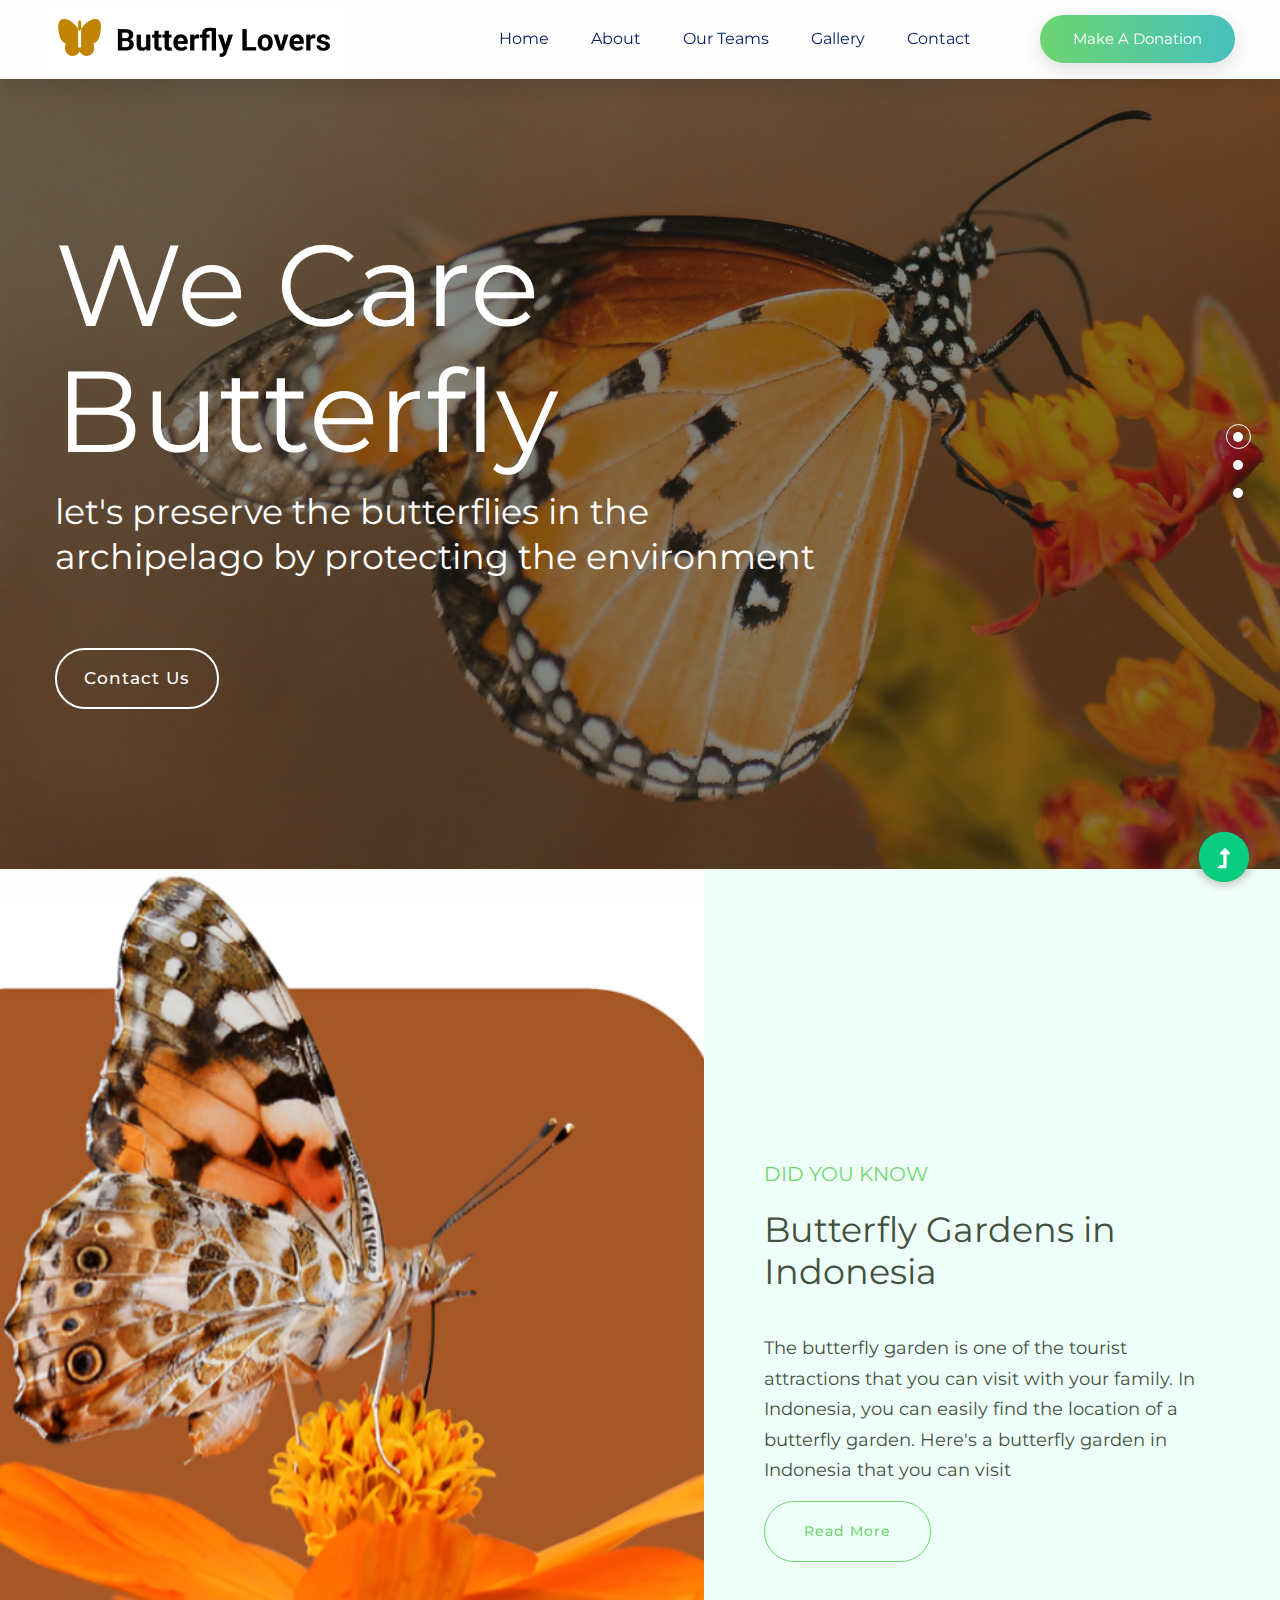
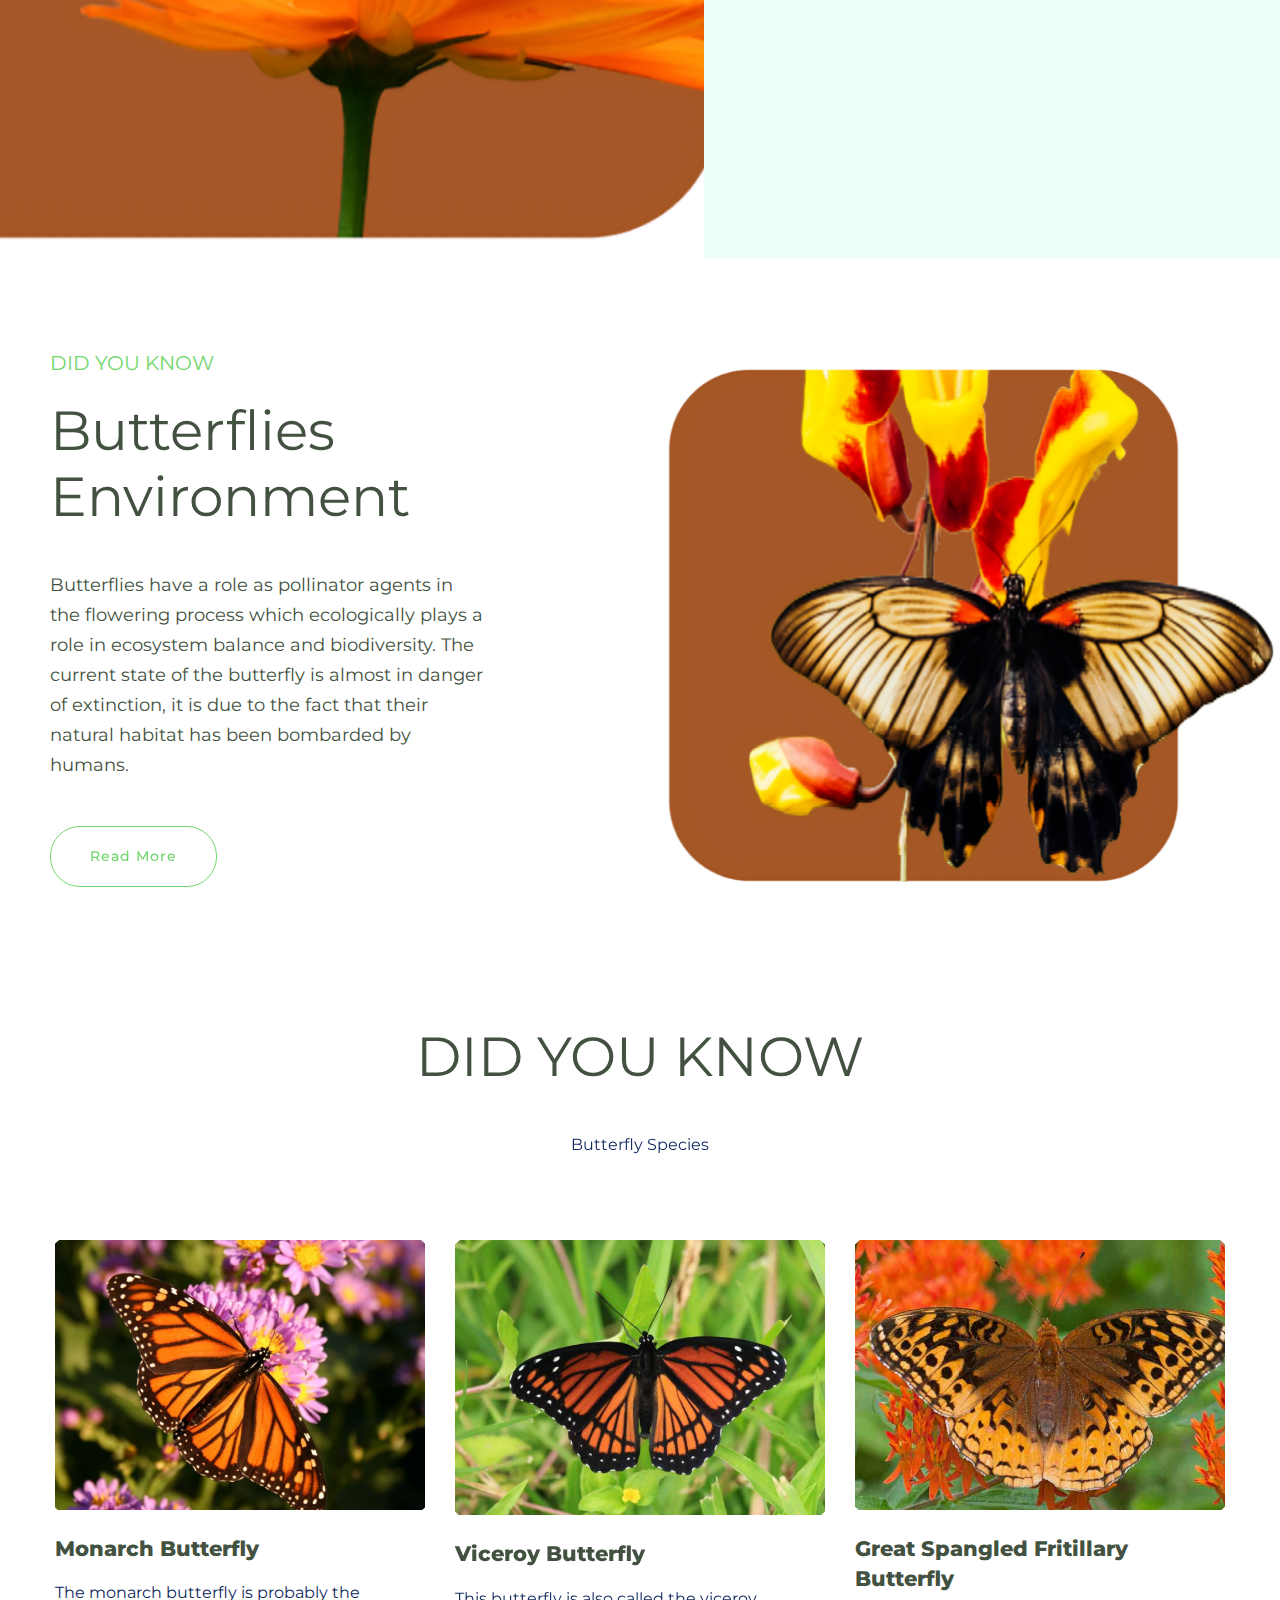
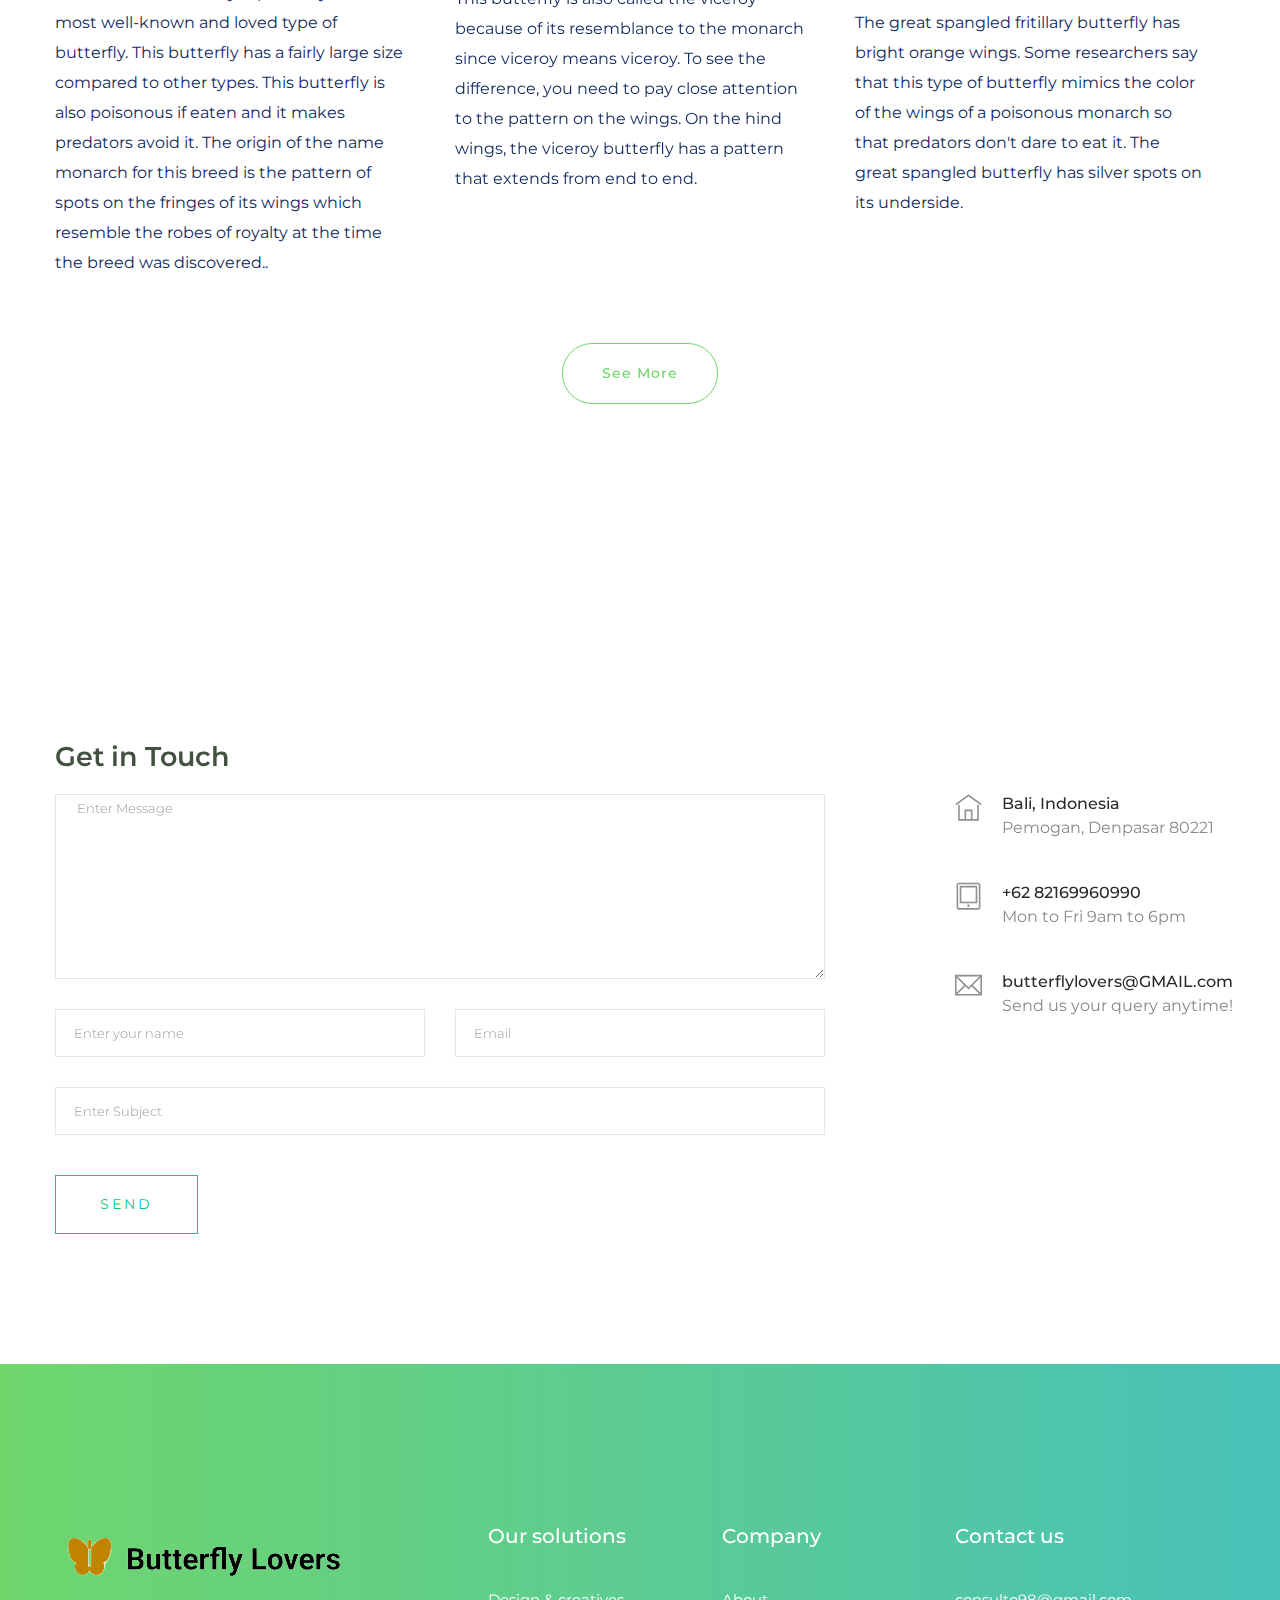
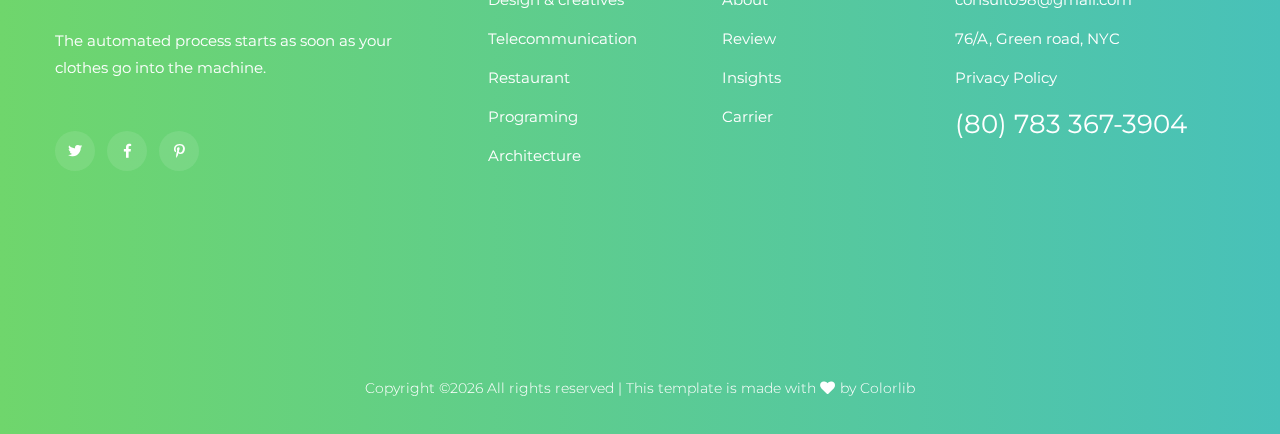
==== commit ddfee7a2: "Add files via upload" ====
--- a/index.html
+++ b/index.html
@@ -1,584 +1,584 @@
-<!doctype html>
-<html class="no-js" lang="zxx">
-<head>
-    <meta charset="utf-8">
-    <meta http-equiv="x-ua-compatible" content="ie=edge">
-    <title>Butterfly</title>
-    <meta name="description" content="">
-    <meta name="viewport" content="width=device-width, initial-scale=1">
-    <link rel="manifest" href="site.webmanifest">
-    <link rel="shortcut icon" type="image/x-icon" href="assets/img/favicon.ico">
-
-    <!-- CSS here -->
-    <link rel="stylesheet" href="assets/css/bootstrap.min.css">
-    <link rel="stylesheet" href="assets/css/owl.carousel.min.css">
-    <link rel="stylesheet" href="assets/css/slicknav.css">
-    <link rel="stylesheet" href="assets/css/flaticon.css">
-    <link rel="stylesheet" href="assets/css/progressbar_barfiller.css">
-    <link rel="stylesheet" href="assets/css/gijgo.css">
-    <link rel="stylesheet" href="assets/css/animate.min.css">
-    <link rel="stylesheet" href="assets/css/animated-headline.css">
-    <link rel="stylesheet" href="assets/css/magnific-popup.css">
-    <link rel="stylesheet" href="assets/css/fontawesome-all.min.css">
-    <link rel="stylesheet" href="assets/css/themify-icons.css">
-    <link rel="stylesheet" href="assets/css/slick.css">
-    <link rel="stylesheet" href="assets/css/nice-select.css">
-    <link rel="stylesheet" href="assets/css/style.css">
-</head>
-
-<body>
-    <!-- ? Preloader Start -->
-    <div id="preloader-active">
-        <div class="preloader d-flex align-items-center justify-content-center">
-            <div class="preloader-inner position-relative">
-                <div class="preloader-circle"></div>
-                <div class="preloader-img pere-text">
-                    <img src="assets/img/logo/loder.png" alt="">
-                </div>
-            </div>
-        </div>
-    </div>
-    <!-- Preloader Start -->
-    <header>
-        <!-- Header Start -->
-        <div class="header-area">
-            <div class="main-header ">
-                <div class="header-bottom  header-sticky">
-                    <div class="container-fluid">
-                        <div class="row align-items-center">
-                            <!-- Logo -->
-                            <div class="col-xl-2 col-lg-2">
-                                <div class="logo">
-                                    <a href="index.html"><img src="assets/img/logo/logo.png" alt=""></a>
-                                </div>
-                            </div>
-                            <div class="col-xl-10 col-lg-10">
-                                <div class="menu-wrapper  d-flex align-items-center justify-content-end">
-                                    <!-- Main-menu -->
-                                    <div class="main-menu d-none d-lg-block">
-                                        <nav>
-                                            <ul id="navigation">                                                                                          
-                                                <li><a href="index.html">Home</a></li>
-                                                <li><a href="about.html">About</a></li>
-                                                <li><a href="what-do.html">Our Teams</a></li>
-                                                <li><a href="projects.html">Gallery</a></li>
-                                                <!-- <li><a href="blog.html">Blog</a> -->
-                                                    <ul class="submenu">
-                                                        <li><a href="blog.html">Blog</a></li>
-                                                        <li><a href="blog_details.html">Blog Details</a></li>
-                                                        <li><a href="elements.html">Element</a></li>
-                                                    </ul>
-                                                </li>
-                                                <li><a href="contact.html">Contact</a></li>
-                                            </ul>
-                                        </nav>
-                                    </div>
-                                    <!-- Header-btn -->
-                                    <div class="header-right-btn d-none d-lg-block ml-20">
-                                        <a href="contact.html" class="btn header-btn">Make a Donation</a>
-                                    </div>
-                                </div>
-                            </div> 
-                            <!-- Mobile Menu -->
-                            <div class="col-12">
-                                <div class="mobile_menu d-block d-lg-none"></div>
-                            </div>
-                        </div>
-                    </div>
-                </div>
-            </div>
-        </div>
-        <!-- Header End -->
-    </header>
-    <main>
-        
-        <!-- slider Area Start-->
-        <div class="slider-area position-relative">
-            <div class="slider-active dot-style">
-                <!-- Single Slider -->
-                <div class="single-slider hero-overly slider-height slider-bg1 d-flex align-items-center">
-                    <div class="container">
-                        <div class="row">
-                            <div class="col-xl-8 col-lg-8 col-md-8 col-sm-10">
-                                <div class="hero__caption">
-                                    <h1 data-animation="fadeInUp" data-delay=".2s"> We Care <br> Butterfly <br></h1>
-                                    <P data-animation="fadeInUp" data-delay=".4s">let's preserve the butterflies in the archipelago by protecting the environment </P>
-                                    <!-- Hero-btn -->
-                                    <div class="hero__btn">
-                                        <a href="contact.html" class="hero-btn mb-10"  data-animation="fadeInUp" data-delay=".8s">Contact Us</a>
-                                    </div>
-                                </div>
-                            </div>
-                        </div>
-                    </div>
-                </div>
-                <!-- Single Slider -->
-                <div class="single-slider hero-overly slider-height slider-bg1 d-flex align-items-center">
-                    <div class="container">
-                        <div class="row">
-                            <div class="col-xl-8 col-lg-8 col-md-8 col-sm-10">
-                                <div class="hero__caption">
-                                    <h1 data-animation="fadeInUp" data-delay=".2s">Butterfly</h1>
-                                    <P data-animation="fadeInUp" data-delay=".4s">Provide us a green and healthy life<br> we need to protect </P>
-                                    <!-- Hero-btn -->
-                                    <div class="hero__btn">
-                                        <a href="contact.html" class="hero-btn mb-10"  data-animation="fadeInUp" data-delay=".8s">Contact Us</a>
-                                    </div>
-                                </div>
-                            </div>
-                        </div>
-                    </div>
-                </div>
-                <!-- Single Slider -->
-                <div class="single-slider hero-overly slider-height slider-bg1 d-flex align-items-center">
-                    <div class="container">
-                        <div class="row">
-                            <div class="col-xl-8 col-lg-8 col-md-8 col-sm-10">
-                                <div class="hero__caption">
-                                    <h1 data-animation="fadeInUp" data-delay=".2s"> We Care <br> Butterfly <br></h1>
-                                    <P data-animation="fadeInUp" data-delay=".4s">Provide usi<br> we need to protect </P>
-                                    <!-- Hero-btn -->
-                                    <div class="hero__btn">
-                                        <a href="contact.html" class="hero-btn mb-10"  data-animation="fadeInUp" data-delay=".8s">Contact Us</a>
-                                    </div>
-                                </div>
-                            </div>
-                        </div>
-                    </div>
-                </div>
-            </div>
-
-            <!--? video_start -->
-            <!-- <div class="video-area d-flex align-items-center justify-content-center">
-                <div class="video-wrap position-relative">
-                    <div class="video-icon" >
-                        <a class="popup-video btn-icon" href="https://www.youtube.com/watch?v=up68UAfH0d0"><i class="fas fa-play"></i></a>
-                    </div>
-                </div>
-            </div> -->
-            <!-- video_end -->
-
-        </div>
-        <!-- slider Area End-->
-        <!--? Visit Our Tailor Start -->
-        <div class="visit-tailor-area fix">
-            <!--Right Contents  -->
-            <div class="tailor-offers"></div>
-            <!-- left Contents -->
-            <div class="tailor-details">
-                <span>Did you know</span>
-                <h2>Butterfly Gardens in Indonesia</h2>
-                <p>The butterfly garden is one of the tourist attractions that you can visit with your family. In Indonesia,
-                    you can easily find the location of a butterfly garden. Here's a butterfly garden in Indonesia that you can visit</p>
-                <!-- <p class="pera-bottom">Interdum nulla, ut commodo diam libero vitae erat. 
-                    Aenean faucibus nibh et justo cursus id rutrum lorem 
-                imperdiet. Nunc ut sem vitae risus tristique posuere.</p>
-                <div class="footer-tittles">
-                    <p>CEO, Consulto</p>
-                    <h2>Capcilena Hanry</h2> -->
-                    <a href="about.html" class="border-btn">Read More</a>
-                </div>
-            </div>
-            <div class="hero__btn">
-                <a href="contact.html" class="hero-btn mb-10"  data-animation="fadeInUp" data-delay=".8s">Contact Us</a>
-            </div>
-        </div>
-
-        <section class="support-company-area fix pt-10">
-            <div class="support-wrapper align-items-center">
-                <div class="left-content">
-                    <!-- section tittle -->
-                    <div class="section-tittle section-tittle2 mb-30">
-                        <span>Did You Know</span>
-                        <h2>Butterflies Environment</h2>
-                    </div>
-                    <div class="support-caption">
-                        <p class="pera-top">Butterflies have a role as pollinator agents 
-                            in the flowering process which ecologically plays a role in ecosystem balance and biodiversity.
-                            The current state of the butterfly is almost in danger of extinction,
-                            it is due to the fact that their natural habitat has been bombarded by humans.</p>
-                        <a href="about.html" class="border-btn">Read More</a>
-                    </div>
-                </div>
-                <div class="right-content">
-                    <!-- img -->
-                    <div class="right-img">
-                        <img src="assets/img/hero/asset_bt2.png" alt="">
-                    </div>
-                    <!-- <div class="support-img-cap text-center d-flex">
-                        <div class="single-one">
-                            <span>950</span>
-                            <p>Poaching cases</p>
-                        </div>
-                        <div class="single-two">
-                            <span>230</span>
-                            <p>Volunteers worldwide</p>
-                        </div>
-                    </div> -->
-                </div>
-            </div>
-        </section>
-
-        <!-- Visit Our Tailor End -->
-    
-        <!--? About Area Start -->
-        
-        <!-- About Area End -->
-        <!--? Our Cases Start -->
-        <div class="our-cases-area section-padding30">
-            <div class="container">
-                <div class="row justify-content-center">
-                    <div class="col-xl-10 col-lg-10 ">
-                        <!-- Section Tittle -->
-                        <div class="section-tittle text-center mb-80">
-                            <h2>DID YOU KNOW</h2>
-                            <p class="pl-20 pr-20">Butterfly Species</p>
-                        </div>
-                    </div>
-                </div>
-                <div class="row">
-                    <div class="col-lg-4 col-md-6 col-sm-6">
-                        <div class="single-cases mb-40">
-                            <div class="cases-img">
-                                <img src="assets/img/gallery/btf_1.png" alt="">
-                            </div>
-                            <div class="cases-caption">
-                                <h3><a href="#">Monarch Butterfly</a></h3>
-                                <p>The monarch butterfly is probably the most well-known and loved type of butterfly.
-                                     This butterfly has a fairly large size compared to other types. 
-                                     This butterfly is also poisonous if eaten and it makes predators avoid it. 
-                                     The origin of the name monarch for this breed is the pattern of 
-                                    spots on the fringes of its wings which resemble the robes of royalty at the time the breed was discovered..</p>
-                                <!-- Progress Bar -->
-                                <!-- <div class="single-skill mb-15">
-                                    <div class="bar-progress">
-                                        <div id="bar1" class="barfiller">
-                                            <div class="tipWrap">
-                                                <span class="tip"></span>
-                                            </div>
-                                            <span class="fill" data-percentage="70"></span>
-                                        </div>
-                                    </div>
-                                </div> -->
-                                <!-- / progress -->
-                                <!-- <div class="prices">
-                                    <p><span>47,589 of 74,574</span></p>
-                                </div> -->
-                            </div>
-                        </div>
-                    </div>
-                    <div class="col-lg-4 col-md-6 col-sm-6">
-                        <div class="single-cases mb-40">
-                            <div class="cases-img">
-                                <img src="assets/img/gallery/btf_2.png" alt="">
-                            </div>
-                            <div class="cases-caption">
-                                <h3><a href="#">Viceroy Butterfly</a></h3>
-                                <p>This butterfly is also called the viceroy because of its resemblance to the monarch since viceroy means viceroy. 
-                                    To see the difference, you need to pay close attention to the pattern on the wings.
-                                     On the hind wings, the viceroy butterfly has a pattern that extends from end to end.</p>
-                                <!-- Progress Bar -->
-                                <!-- <div class="single-skill mb-15">
-                                    <div class="bar-progress">
-                                        <div id="bar2" class="barfiller">
-                                            <div class="tipWrap">
-                                                <span class="tip"></span>
-                                            </div>
-                                            <span class="fill" data-percentage="25"></span>
-                                        </div>
-                                    </div>
-                                </div> -->
-                                <!-- <div class="prices">
-                                    <p><span>47,589 of 74,574</span></p>
-                                </div> -->
-                            </div>
-                        </div>
-                    </div>
-                    <div class="col-lg-4 col-md-6 col-sm-6">
-                        <div class="single-cases">
-                            <div class="cases-img">
-                                <img src="assets/img/gallery/btf_3.png" alt="">
-                            </div>
-                            <div class="cases-caption">
-                                <h3><a href="#">Great Spangled Fritillary Butterfly</a></h3>
-                                <p>The great spangled fritillary butterfly has bright orange wings.
-                                     Some researchers say that this type of butterfly mimics the color of the wings of a poisonous monarch so that predators 
-                                     don't dare to eat it. 
-                                    The great spangled butterfly has silver spots on its underside.</p>
-                                <!-- Progress Bar -->
-                                <!-- <div class="single-skill mb-15">
-                                    <div class="bar-progress">
-                                        <div id="bar3" class="barfiller">
-                                            <div class="tipWrap">
-                                                <span class="tip"></span>
-                                            </div>
-                                            <span class="fill" data-percentage="50"></span>
-                                        </div>
-                                    </div>
-                                </div>
-                                <div class="prices">
-                                    <p><span>47,589 of 74,574</span></p> -->
-                                </div>
-                            </div>
-                        </div>
-                    </div>
-                    <div class="section-tittle text-center mb-80">
-                        <a href="projects.html" class="border-btn">See More</a>
-                    </div>
-                </div>
-            </div>
-        </div>
-        <!-- Hero End -->
-        
-        <!--?  Contact Area start  -->
-        <section class="contact-section">
-            <div class="container">
-                <div class="row">
-                    <div class="col-12">
-                        <h2 class="contact-title">Get in Touch</h2>
-                    </div>
-                    <div class="col-lg-8">
-                        <form class="form-contact contact_form" action="contact_process.php" method="post" id="contactForm" novalidate="novalidate">
-                            <div class="row">
-                                <div class="col-12">
-                                    <div class="form-group">
-                                        <textarea class="form-control w-100" name="message" id="message" cols="30" rows="9" onfocus="this.placeholder = ''" onblur="this.placeholder = 'Enter Message'" placeholder=" Enter Message"></textarea>
-                                    </div>
-                                </div>
-                                <div class="col-sm-6">
-                                    <div class="form-group">
-                                        <input class="form-control valid" name="name" id="name" type="text" onfocus="this.placeholder = ''" onblur="this.placeholder = 'Enter your name'" placeholder="Enter your name">
-                                    </div>
-                                </div>
-                                <div class="col-sm-6">
-                                    <div class="form-group">
-                                        <input class="form-control valid" name="email" id="email" type="email" onfocus="this.placeholder = ''" onblur="this.placeholder = 'Enter email address'" placeholder="Email">
-                                    </div>
-                                </div>
-                                <div class="col-12">
-                                    <div class="form-group">
-                                        <input class="form-control" name="subject" id="subject" type="text" onfocus="this.placeholder = ''" onblur="this.placeholder = 'Enter Subject'" placeholder="Enter Subject">
-                                    </div>
-                                </div>
-                            </div>
-                            <div class="form-group mt-3">
-                                <button type="submit" class="button button-contactForm boxed-btn">Send</button>
-                            </div>
-                        </form>
-                    </div>
-                    <div class="col-lg-3 offset-lg-1">
-                        <div class="media contact-info">
-                            <span class="contact-info__icon"><i class="ti-home"></i></span>
-                            <div class="media-body">
-                                <h3>Bali, Indonesia</h3>
-                                <p>Pemogan, Denpasar 80221</p>
-                            </div>
-                        </div>
-                        <div class="media contact-info">
-                            <span class="contact-info__icon"><i class="ti-tablet"></i></span>
-                            <div class="media-body">
-                                <h3>+62 82169960990</h3>
-                                <p>Mon to Fri 9am to 6pm</p>
-                            </div>
-                        </div>
-                        <div class="media contact-info">
-                            <span class="contact-info__icon"><i class="ti-email"></i></span>
-                            <div class="media-body">
-                                <h3>butterflylovers@GMAIL.com</h3>
-                                <p>Send us your query anytime!</p>
-                            </div>
-                        </div>
-                    </div>
-                </div>
-            </div>
-        </section>
-        <!-- Contact Area End -->
-        <footer>
-            <div class="footer-wrapper">
-                <!-- Footer Start-->
-                <div class="footer-area footer-padding">
-                    <div class="container ">
-                        <div class="row justify-content-between">
-                            <div class="col-xl-4 col-lg-3 col-md-8 col-sm-8">
-                                <div class="single-footer-caption mb-50">
-                                    <div class="single-footer-caption mb-30">
-                                        <!-- logo -->
-                                        <div class="footer-logo mb-35">
-                                            <a href="index.html"><img src="assets/img/logo/logo2_footer.png" alt=""></a>
-                                        </div>
-                                        <div class="footer-tittle">
-                                            <div class="footer-pera">
-                                                <p>The automated process starts as soon as your clothes go into the machine.</p>
-                                            </div>
-                                        </div>
-                                        <!-- social -->
-                                        <div class="footer-social">
-                                            <a href="#"><i class="fab fa-twitter"></i></a>
-                                            <a href="https://bit.ly/sai4ull"><i class="fab fa-facebook-f"></i></a>
-                                            <a href="#"><i class="fab fa-pinterest-p"></i></a>
-                                        </div>
-                                    </div>
-                                </div>
-                            </div>
-                            <div class="col-xl-2 col-lg-3 col-md-4 col-sm-4">
-                                <div class="single-footer-caption mb-50">
-                                    <div class="footer-tittle">
-                                        <h4>Our solutions</h4>
-                                        <ul>
-                                            <li><a href="#">Design & creatives</a></li>
-                                            <li><a href="#">Telecommunication</a></li>
-                                            <li><a href="#">Restaurant</a></li>
-                                            <li><a href="#">Programing</a></li>
-                                            <li><a href="#">Architecture</a></li>
-                                        </ul>
-                                    </div>
-                                </div>
-                            </div>
-                            <div class="col-xl-2 col-lg-2 col-md-4 col-sm-4">
-                                <div class="single-footer-caption mb-50">
-                                    <div class="footer-tittle">
-                                        <h4>Company</h4>
-                                        <ul>
-                                            <li><a href="#">About</a></li>
-                                            <li><a href="#">Review</a></li>
-                                            <li><a href="#">Insights</a></li>
-                                            <li><a href="#">Carrier</a></li>
-                                        </ul>
-                                    </div>
-                                </div>
-                            </div>
-                            <div class="col-xl-3 col-lg-4 col-md-6 col-sm-4">
-                                <div class="single-footer-caption mb-50">
-                                    <div class="footer-tittle">
-                                        <h4>Contact us</h4>
-                                        <ul>
-                                            <li><a href="#">consulto98@gmail.com</a></li>
-                                            <li><a href="#">76/A, Green road, NYC</a></li>
-                                            <li><a href="#">Privacy Policy</a></li>
-                                            <li class="number"><a href="#">(80) 783 367-3904</a></li>
-                                        </ul>
-                                    </div>
-                                </div>
-                            </div>
-                        </div>
-                    </div>
-                </div>
-                <!-- footer-bottom area -->
-                <div class="footer-bottom-area">
-                    <div class="container">
-                        <div class="footer-border">
-                            <div class="row d-flex align-items-center">
-                                <div class="col-xl-12 ">
-                                    <div class="footer-copy-right text-center">
-                                        <p><!-- Link back to Colorlib can't be removed. Template is licensed under CC BY 3.0. -->
-                                          Copyright &copy;<script>document.write(new Date().getFullYear());</script> All rights reserved | This template is made with <i class="fa fa-heart" aria-hidden="true"></i> by <a href="https://colorlib.com" target="_blank">Colorlib</a>
-                                          <!-- Link back to Colorlib can't be removed. Template is licensed under CC BY 3.0. --></p>
-                                      </div>
-                                  </div>
-                              </div>
-                          </div>
-                      </div>
-                  </div>
-                  <!-- Footer End-->
-              </div>
-          </footer>
-          <!-- Scroll Up -->
-          <div id="back-top" >
-            <a title="Go to Top" href="#"> <i class="fas fa-level-up-alt"></i></a>
-          </div>
-        <!-- Services Area End -->
-        <!-- Our Cases End -->
-        <!--? Blog Area Start -->
-        <!-- <section class="home-blog-area pb-padding">
-            <div class="container">
-                <div class="row justify-content-center">
-                    <div class="col-xl-8 col-lg-9 col-md-11">
-                        <div class="section-tittle text-center mb-90">
-                            <h2>Latest news</h2>
-                            <p>Interdum nulla, ut commodo diam libero vitae erat. Aenean faucibus nibh et justo  cursus id rutrum lorem imperdiet. Nunc ut sem vitae risus tristique posuere.</p>
-                        </div>
-                    </div>
-                </div>
-                <div class="row">
-                    <div class="col-xl-6 col-lg-6 col-md-6">
-                        <div class="home-blog-single mb-30">
-                            <div class="blog-img-cap">
-                                <div class="blog-img">
-                                    <img src="assets/img/gallery/home-blog1.png" alt="">
-                                </div>
-                                <div class="blog-cap">
-                                    <h3><a href="blog_details.html">Leverage agile frameworks to provide a robust synopsis</a></h3>
-                                    <p>The automated process starts as soon as  your clothes go into the machine. Duis cursus, mi quis viverra ornare.</p>
-                                </div>
-                            </div>
-                        </div>
-                    </div>
-                    <div class="col-xl-6 col-lg-6 col-md-6">
-                        <div class="home-blog-single mb-30">
-                            <div class="blog-img-cap">
-                                <div class="blog-img">
-                                    <img src="assets/img/gallery/home-blog2.png" alt="">
-                                </div>
-                                <div class="blog-cap">
-                                    <h3><a href="blog_details.html">Leverage agile frameworks to provide a robust synopsis</a></h3>
-                                    <p>The automated process starts as soon as  your clothes go into the machine. Duis cursus, mi quis viverra ornare.</p>
-                                </div>
-                            </div>
-                        </div>
-                    </div>
-                </div>
-            </div>
-        </section> -->
-        <!-- Blog Area End -->
-
-    </main>
-      <!-- Scroll Up -->
-      <div id="back-top" >
-        <a title="Go to Top" href="#"> <i class="fas fa-level-up-alt"></i></a>
-    </div>
-
-    <!-- JS here -->
-
-    <script src="./assets/js/vendor/modernizr-3.5.0.min.js"></script>
-    <!-- Jquery, Popper, Bootstrap -->
-    <script src="./assets/js/vendor/jquery-1.12.4.min.js"></script>
-    <script src="./assets/js/popper.min.js"></script>
-    <script src="./assets/js/bootstrap.min.js"></script>
-    <!-- Jquery Mobile Menu -->
-    <script src="./assets/js/jquery.slicknav.min.js"></script>
-
-    <!-- Jquery Slick , Owl-Carousel Plugins -->
-    <script src="./assets/js/owl.carousel.min.js"></script>
-    <script src="./assets/js/slick.min.js"></script>
-    <!-- One Page, Animated-HeadLin -->
-    <script src="./assets/js/wow.min.js"></script>
-    <script src="./assets/js/animated.headline.js"></script>
-    <script src="./assets/js/jquery.magnific-popup.js"></script>
-
-    <!-- Date Picker -->
-    <script src="./assets/js/gijgo.min.js"></script>
-    <!-- Nice-select, sticky -->
-    <script src="./assets/js/jquery.nice-select.min.js"></script>
-    <script src="./assets/js/jquery.sticky.js"></script>
-    <!-- Progress -->
-    <script src="./assets/js/jquery.barfiller.js"></script>
-    
-    <!-- counter , waypoint,Hover Direction -->
-    <script src="./assets/js/jquery.counterup.min.js"></script>
-    <script src="./assets/js/waypoints.min.js"></script>
-    <script src="./assets/js/jquery.countdown.min.js"></script>
-    <script src="./assets/js/hover-direction-snake.min.js"></script>
-
-    <!-- contact js -->
-    <script src="./assets/js/contact.js"></script>
-    <script src="./assets/js/jquery.form.js"></script>
-    <script src="./assets/js/jquery.validate.min.js"></script>
-    <script src="./assets/js/mail-script.js"></script>
-    <script src="./assets/js/jquery.ajaxchimp.min.js"></script>
-    
-    <!-- Jquery Plugins, main Jquery -->	
-    <script src="./assets/js/plugins.js"></script>
-    <script src="./assets/js/main.js"></script>
-    
-</body>
+<!doctype html>
+<html class="no-js" lang="zxx">
+<head>
+    <meta charset="utf-8">
+    <meta http-equiv="x-ua-compatible" content="ie=edge">
+    <title>Butterfly</title>
+    <meta name="description" content="">
+    <meta name="viewport" content="width=device-width, initial-scale=1">
+    <link rel="manifest" href="site.webmanifest">
+    <link rel="shortcut icon" type="image/x-icon" href="assets/img/favicon.ico">
+
+    <!-- CSS here -->
+    <link rel="stylesheet" href="assets/css/bootstrap.min.css">
+    <link rel="stylesheet" href="assets/css/owl.carousel.min.css">
+    <link rel="stylesheet" href="assets/css/slicknav.css">
+    <link rel="stylesheet" href="assets/css/flaticon.css">
+    <link rel="stylesheet" href="assets/css/progressbar_barfiller.css">
+    <link rel="stylesheet" href="assets/css/gijgo.css">
+    <link rel="stylesheet" href="assets/css/animate.min.css">
+    <link rel="stylesheet" href="assets/css/animated-headline.css">
+    <link rel="stylesheet" href="assets/css/magnific-popup.css">
+    <link rel="stylesheet" href="assets/css/fontawesome-all.min.css">
+    <link rel="stylesheet" href="assets/css/themify-icons.css">
+    <link rel="stylesheet" href="assets/css/slick.css">
+    <link rel="stylesheet" href="assets/css/nice-select.css">
+    <link rel="stylesheet" href="assets/css/style.css">
+</head>
+
+<body>
+    <!-- ? Preloader Start -->
+    <div id="preloader-active">
+        <div class="preloader d-flex align-items-center justify-content-center">
+            <div class="preloader-inner position-relative">
+                <div class="preloader-circle"></div>
+                <div class="preloader-img pere-text">
+                    <img src="assets/img/logo/loder.png" alt="">
+                </div>
+            </div>
+        </div>
+    </div>
+    <!-- Preloader Start -->
+    <header>
+        <!-- Header Start -->
+        <div class="header-area">
+            <div class="main-header ">
+                <div class="header-bottom  header-sticky">
+                    <div class="container-fluid">
+                        <div class="row align-items-center">
+                            <!-- Logo -->
+                            <div class="col-xl-2 col-lg-2">
+                                <div class="logo">
+                                    <a href="index.html"><img src="assets/img/logo/logo.png" alt=""></a>
+                                </div>
+                            </div>
+                            <div class="col-xl-10 col-lg-10">
+                                <div class="menu-wrapper  d-flex align-items-center justify-content-end">
+                                    <!-- Main-menu -->
+                                    <div class="main-menu d-none d-lg-block">
+                                        <nav>
+                                            <ul id="navigation">                                                                                          
+                                                <li><a href="index.html">Home</a></li>
+                                                <li><a href="about.html">About</a></li>
+                                                <li><a href="what-do.html">Our Teams</a></li>
+                                                <li><a href="projects.html">Gallery</a></li>
+                                                <!-- <li><a href="blog.html">Blog</a> -->
+                                                    <ul class="submenu">
+                                                        <li><a href="blog.html">Blog</a></li>
+                                                        <li><a href="blog_details.html">Blog Details</a></li>
+                                                        <li><a href="elements.html">Element</a></li>
+                                                    </ul>
+                                                </li>
+                                                <li><a href="contact.html">Contact</a></li>
+                                            </ul>
+                                        </nav>
+                                    </div>
+                                    <!-- Header-btn -->
+                                    <div class="header-right-btn d-none d-lg-block ml-20">
+                                        <a href="contact.html" class="btn header-btn">Make a Donation</a>
+                                    </div>
+                                </div>
+                            </div> 
+                            <!-- Mobile Menu -->
+                            <div class="col-12">
+                                <div class="mobile_menu d-block d-lg-none"></div>
+                            </div>
+                        </div>
+                    </div>
+                </div>
+            </div>
+        </div>
+        <!-- Header End -->
+    </header>
+    <main>
+        
+        <!-- slider Area Start-->
+        <div class="slider-area position-relative">
+            <div class="slider-active dot-style">
+                <!-- Single Slider -->
+                <div class="single-slider hero-overly slider-height slider-bg1 d-flex align-items-center">
+                    <div class="container">
+                        <div class="row">
+                            <div class="col-xl-8 col-lg-8 col-md-8 col-sm-10">
+                                <div class="hero__caption">
+                                    <h1 data-animation="fadeInUp" data-delay=".2s"> We Care <br> Butterfly <br></h1>
+                                    <P data-animation="fadeInUp" data-delay=".4s">let's preserve the butterflies in the archipelago by protecting the environment </P>
+                                    <!-- Hero-btn -->
+                                    <div class="hero__btn">
+                                        <a href="contact.html" class="hero-btn mb-10"  data-animation="fadeInUp" data-delay=".8s">Contact Us</a>
+                                    </div>
+                                </div>
+                            </div>
+                        </div>
+                    </div>
+                </div>
+                <!-- Single Slider -->
+                <div class="single-slider hero-overly slider-height slider-bg1 d-flex align-items-center">
+                    <div class="container">
+                        <div class="row">
+                            <div class="col-xl-8 col-lg-8 col-md-8 col-sm-10">
+                                <div class="hero__caption">
+                                    <h1 data-animation="fadeInUp" data-delay=".2s">Butterfly</h1>
+                                    <P data-animation="fadeInUp" data-delay=".4s">Provide us a green and healthy life<br> we need to protect </P>
+                                    <!-- Hero-btn -->
+                                    <div class="hero__btn">
+                                        <a href="contact.html" class="hero-btn mb-10"  data-animation="fadeInUp" data-delay=".8s">Contact Us</a>
+                                    </div>
+                                </div>
+                            </div>
+                        </div>
+                    </div>
+                </div>
+                <!-- Single Slider -->
+                <div class="single-slider hero-overly slider-height slider-bg1 d-flex align-items-center">
+                    <div class="container">
+                        <div class="row">
+                            <div class="col-xl-8 col-lg-8 col-md-8 col-sm-10">
+                                <div class="hero__caption">
+                                    <h1 data-animation="fadeInUp" data-delay=".2s"> We Care <br> Butterfly <br></h1>
+                                    <P data-animation="fadeInUp" data-delay=".4s">Provide usi<br> we need to protect </P>
+                                    <!-- Hero-btn -->
+                                    <div class="hero__btn">
+                                        <a href="contact.html" class="hero-btn mb-10"  data-animation="fadeInUp" data-delay=".8s">Contact Us</a>
+                                    </div>
+                                </div>
+                            </div>
+                        </div>
+                    </div>
+                </div>
+            </div>
+
+            <!--? video_start -->
+            <!-- <div class="video-area d-flex align-items-center justify-content-center">
+                <div class="video-wrap position-relative">
+                    <div class="video-icon" >
+                        <a class="popup-video btn-icon" href="https://www.youtube.com/watch?v=up68UAfH0d0"><i class="fas fa-play"></i></a>
+                    </div>
+                </div>
+            </div> -->
+            <!-- video_end -->
+
+        </div>
+        <!-- slider Area End-->
+        <!--? Visit Our Tailor Start -->
+        <div class="visit-tailor-area fix">
+            <!--Right Contents  -->
+            <div class="tailor-offers"></div>
+            <!-- left Contents -->
+            <div class="tailor-details">
+                <span>Did you know</span>
+                <h2>Butterfly Gardens in Indonesia</h2>
+                <p>The butterfly garden is one of the tourist attractions that you can visit with your family. In Indonesia,
+                    you can easily find the location of a butterfly garden. Here's a butterfly garden in Indonesia that you can visit</p>
+                <!-- <p class="pera-bottom">Interdum nulla, ut commodo diam libero vitae erat. 
+                    Aenean faucibus nibh et justo cursus id rutrum lorem 
+                imperdiet. Nunc ut sem vitae risus tristique posuere.</p>
+                <div class="footer-tittles">
+                    <p>CEO, Consulto</p>
+                    <h2>Capcilena Hanry</h2> -->
+                    <a href="about.html" class="border-btn">Read More</a>
+                </div>
+            </div>
+            <div class="hero__btn">
+                <a href="contact.html" class="hero-btn mb-10"  data-animation="fadeInUp" data-delay=".8s">Contact Us</a>
+            </div>
+        </div>
+
+        <section class="support-company-area fix pt-10">
+            <div class="support-wrapper align-items-center">
+                <div class="left-content">
+                    <!-- section tittle -->
+                    <div class="section-tittle section-tittle2 mb-30">
+                        <span>Did You Know</span>
+                        <h2>Butterflies Environment</h2>
+                    </div>
+                    <div class="support-caption">
+                        <p class="pera-top">Butterflies have a role as pollinator agents 
+                            in the flowering process which ecologically plays a role in ecosystem balance and biodiversity.
+                            The current state of the butterfly is almost in danger of extinction,
+                            it is due to the fact that their natural habitat has been bombarded by humans.</p>
+                        <a href="about.html" class="border-btn">Read More</a>
+                    </div>
+                </div>
+                <div class="right-content">
+                    <!-- img -->
+                    <div class="right-img">
+                        <img src="assets/img/hero/asset_bt2.png" alt="">
+                    </div>
+                    <!-- <div class="support-img-cap text-center d-flex">
+                        <div class="single-one">
+                            <span>950</span>
+                            <p>Poaching cases</p>
+                        </div>
+                        <div class="single-two">
+                            <span>230</span>
+                            <p>Volunteers worldwide</p>
+                        </div>
+                    </div> -->
+                </div>
+            </div>
+        </section>
+
+        <!-- Visit Our Tailor End -->
+    
+        <!--? About Area Start -->
+        
+        <!-- About Area End -->
+        <!--? Our Cases Start -->
+        <div class="our-cases-area section-padding30">
+            <div class="container">
+                <div class="row justify-content-center">
+                    <div class="col-xl-10 col-lg-10 ">
+                        <!-- Section Tittle -->
+                        <div class="section-tittle text-center mb-80">
+                            <h2>DID YOU KNOW</h2>
+                            <p class="pl-20 pr-20">Butterfly Species</p>
+                        </div>
+                    </div>
+                </div>
+                <div class="row">
+                    <div class="col-lg-4 col-md-6 col-sm-6">
+                        <div class="single-cases mb-40">
+                            <div class="cases-img">
+                                <img src="assets/img/gallery/btf_1.png" alt="">
+                            </div>
+                            <div class="cases-caption">
+                                <h3><a href="#">Monarch Butterfly</a></h3>
+                                <p>The monarch butterfly is probably the most well-known and loved type of butterfly.
+                                     This butterfly has a fairly large size compared to other types. 
+                                     This butterfly is also poisonous if eaten and it makes predators avoid it. 
+                                     The origin of the name monarch for this breed is the pattern of 
+                                    spots on the fringes of its wings which resemble the robes of royalty at the time the breed was discovered..</p>
+                                <!-- Progress Bar -->
+                                <!-- <div class="single-skill mb-15">
+                                    <div class="bar-progress">
+                                        <div id="bar1" class="barfiller">
+                                            <div class="tipWrap">
+                                                <span class="tip"></span>
+                                            </div>
+                                            <span class="fill" data-percentage="70"></span>
+                                        </div>
+                                    </div>
+                                </div> -->
+                                <!-- / progress -->
+                                <!-- <div class="prices">
+                                    <p><span>47,589 of 74,574</span></p>
+                                </div> -->
+                            </div>
+                        </div>
+                    </div>
+                    <div class="col-lg-4 col-md-6 col-sm-6">
+                        <div class="single-cases mb-40">
+                            <div class="cases-img">
+                                <img src="assets/img/gallery/btf_2.png" alt="">
+                            </div>
+                            <div class="cases-caption">
+                                <h3><a href="#">Viceroy Butterfly</a></h3>
+                                <p>This butterfly is also called the viceroy because of its resemblance to the monarch since viceroy means viceroy. 
+                                    To see the difference, you need to pay close attention to the pattern on the wings.
+                                     On the hind wings, the viceroy butterfly has a pattern that extends from end to end.</p>
+                                <!-- Progress Bar -->
+                                <!-- <div class="single-skill mb-15">
+                                    <div class="bar-progress">
+                                        <div id="bar2" class="barfiller">
+                                            <div class="tipWrap">
+                                                <span class="tip"></span>
+                                            </div>
+                                            <span class="fill" data-percentage="25"></span>
+                                        </div>
+                                    </div>
+                                </div> -->
+                                <!-- <div class="prices">
+                                    <p><span>47,589 of 74,574</span></p>
+                                </div> -->
+                            </div>
+                        </div>
+                    </div>
+                    <div class="col-lg-4 col-md-6 col-sm-6">
+                        <div class="single-cases">
+                            <div class="cases-img">
+                                <img src="assets/img/gallery/btf_3.png" alt="">
+                            </div>
+                            <div class="cases-caption">
+                                <h3><a href="#">Great Spangled Fritillary Butterfly</a></h3>
+                                <p>The great spangled fritillary butterfly has bright orange wings.
+                                     Some researchers say that this type of butterfly mimics the color of the wings of a poisonous monarch so that predators 
+                                     don't dare to eat it. 
+                                    The great spangled butterfly has silver spots on its underside.</p>
+                                <!-- Progress Bar -->
+                                <!-- <div class="single-skill mb-15">
+                                    <div class="bar-progress">
+                                        <div id="bar3" class="barfiller">
+                                            <div class="tipWrap">
+                                                <span class="tip"></span>
+                                            </div>
+                                            <span class="fill" data-percentage="50"></span>
+                                        </div>
+                                    </div>
+                                </div>
+                                <div class="prices">
+                                    <p><span>47,589 of 74,574</span></p> -->
+                                </div>
+                            </div>
+                        </div>
+                    </div>
+                    <div class="section-tittle text-center mb-80">
+                        <a href="projects.html" class="border-btn">See More</a>
+                    </div>
+                </div>
+            </div>
+        </div>
+        <!-- Hero End -->
+        
+        <!--?  Contact Area start  -->
+        <section class="contact-section">
+            <div class="container">
+                <div class="row">
+                    <div class="col-12">
+                        <h2 class="contact-title">Get in Touch</h2>
+                    </div>
+                    <div class="col-lg-8">
+                        <form class="form-contact contact_form" action="contact_process.php" method="post" id="contactForm" novalidate="novalidate">
+                            <div class="row">
+                                <div class="col-12">
+                                    <div class="form-group">
+                                        <textarea class="form-control w-100" name="message" id="message" cols="30" rows="9" onfocus="this.placeholder = ''" onblur="this.placeholder = 'Enter Message'" placeholder=" Enter Message"></textarea>
+                                    </div>
+                                </div>
+                                <div class="col-sm-6">
+                                    <div class="form-group">
+                                        <input class="form-control valid" name="name" id="name" type="text" onfocus="this.placeholder = ''" onblur="this.placeholder = 'Enter your name'" placeholder="Enter your name">
+                                    </div>
+                                </div>
+                                <div class="col-sm-6">
+                                    <div class="form-group">
+                                        <input class="form-control valid" name="email" id="email" type="email" onfocus="this.placeholder = ''" onblur="this.placeholder = 'Enter email address'" placeholder="Email">
+                                    </div>
+                                </div>
+                                <div class="col-12">
+                                    <div class="form-group">
+                                        <input class="form-control" name="subject" id="subject" type="text" onfocus="this.placeholder = ''" onblur="this.placeholder = 'Enter Subject'" placeholder="Enter Subject">
+                                    </div>
+                                </div>
+                            </div>
+                            <div class="form-group mt-3">
+                                <button type="submit" class="button button-contactForm boxed-btn">Send</button>
+                            </div>
+                        </form>
+                    </div>
+                    <div class="col-lg-3 offset-lg-1">
+                        <div class="media contact-info">
+                            <span class="contact-info__icon"><i class="ti-home"></i></span>
+                            <div class="media-body">
+                                <h3>Bali, Indonesia</h3>
+                                <p>Pemogan, Denpasar 80221</p>
+                            </div>
+                        </div>
+                        <div class="media contact-info">
+                            <span class="contact-info__icon"><i class="ti-tablet"></i></span>
+                            <div class="media-body">
+                                <h3>+62 82169960990</h3>
+                                <p>Mon to Fri 9am to 6pm</p>
+                            </div>
+                        </div>
+                        <div class="media contact-info">
+                            <span class="contact-info__icon"><i class="ti-email"></i></span>
+                            <div class="media-body">
+                                <h3>butterflylovers@GMAIL.com</h3>
+                                <p>Send us your query anytime!</p>
+                            </div>
+                        </div>
+                    </div>
+                </div>
+            </div>
+        </section>
+        <!-- Contact Area End -->
+        <footer>
+            <div class="footer-wrapper">
+                <!-- Footer Start-->
+                <div class="footer-area footer-padding">
+                    <div class="container ">
+                        <div class="row justify-content-between">
+                            <div class="col-xl-4 col-lg-3 col-md-8 col-sm-8">
+                                <div class="single-footer-caption mb-50">
+                                    <div class="single-footer-caption mb-30">
+                                        <!-- logo -->
+                                        <div class="footer-logo mb-35">
+                                            <a href="index.html"><img src="assets/img/logo/logo2_footer.png" alt=""></a>
+                                        </div>
+                                        <div class="footer-tittle">
+                                            <div class="footer-pera">
+                                                <p>The automated process starts as soon as your clothes go into the machine.</p>
+                                            </div>
+                                        </div>
+                                        <!-- social -->
+                                        <div class="footer-social">
+                                            <a href="#"><i class="fab fa-twitter"></i></a>
+                                            <a href="https://bit.ly/sai4ull"><i class="fab fa-facebook-f"></i></a>
+                                            <a href="#"><i class="fab fa-pinterest-p"></i></a>
+                                        </div>
+                                    </div>
+                                </div>
+                            </div>
+                            <div class="col-xl-2 col-lg-3 col-md-4 col-sm-4">
+                                <div class="single-footer-caption mb-50">
+                                    <div class="footer-tittle">
+                                        <h4>Our solutions</h4>
+                                        <ul>
+                                            <li><a href="#">Design & creatives</a></li>
+                                            <li><a href="#">Telecommunication</a></li>
+                                            <li><a href="#">Restaurant</a></li>
+                                            <li><a href="#">Programing</a></li>
+                                            <li><a href="#">Architecture</a></li>
+                                        </ul>
+                                    </div>
+                                </div>
+                            </div>
+                            <div class="col-xl-2 col-lg-2 col-md-4 col-sm-4">
+                                <div class="single-footer-caption mb-50">
+                                    <div class="footer-tittle">
+                                        <h4>Company</h4>
+                                        <ul>
+                                            <li><a href="#">About</a></li>
+                                            <li><a href="#">Review</a></li>
+                                            <li><a href="#">Insights</a></li>
+                                            <li><a href="#">Carrier</a></li>
+                                        </ul>
+                                    </div>
+                                </div>
+                            </div>
+                            <div class="col-xl-3 col-lg-4 col-md-6 col-sm-4">
+                                <div class="single-footer-caption mb-50">
+                                    <div class="footer-tittle">
+                                        <h4>Contact us</h4>
+                                        <ul>
+                                            <li><a href="#">consulto98@gmail.com</a></li>
+                                            <li><a href="#">76/A, Green road, NYC</a></li>
+                                            <li><a href="#">Privacy Policy</a></li>
+                                            <li class="number"><a href="#">(80) 783 367-3904</a></li>
+                                        </ul>
+                                    </div>
+                                </div>
+                            </div>
+                        </div>
+                    </div>
+                </div>
+                <!-- footer-bottom area -->
+                <div class="footer-bottom-area">
+                    <div class="container">
+                        <div class="footer-border">
+                            <div class="row d-flex align-items-center">
+                                <div class="col-xl-12 ">
+                                    <div class="footer-copy-right text-center">
+                                        <p><!-- Link back to Colorlib can't be removed. Template is licensed under CC BY 3.0. -->
+                                          Copyright &copy;<script>document.write(new Date().getFullYear());</script> All rights reserved | This template is made with <i class="fa fa-heart" aria-hidden="true"></i> by <a href="https://colorlib.com" target="_blank">Colorlib</a>
+                                          <!-- Link back to Colorlib can't be removed. Template is licensed under CC BY 3.0. --></p>
+                                      </div>
+                                  </div>
+                              </div>
+                          </div>
+                      </div>
+                  </div>
+                  <!-- Footer End-->
+              </div>
+          </footer>
+          <!-- Scroll Up -->
+          <div id="back-top" >
+            <a title="Go to Top" href="#"> <i class="fas fa-level-up-alt"></i></a>
+          </div>
+        <!-- Services Area End -->
+        <!-- Our Cases End -->
+        <!--? Blog Area Start -->
+        <!-- <section class="home-blog-area pb-padding">
+            <div class="container">
+                <div class="row justify-content-center">
+                    <div class="col-xl-8 col-lg-9 col-md-11">
+                        <div class="section-tittle text-center mb-90">
+                            <h2>Latest news</h2>
+                            <p>Interdum nulla, ut commodo diam libero vitae erat. Aenean faucibus nibh et justo  cursus id rutrum lorem imperdiet. Nunc ut sem vitae risus tristique posuere.</p>
+                        </div>
+                    </div>
+                </div>
+                <div class="row">
+                    <div class="col-xl-6 col-lg-6 col-md-6">
+                        <div class="home-blog-single mb-30">
+                            <div class="blog-img-cap">
+                                <div class="blog-img">
+                                    <img src="assets/img/gallery/home-blog1.png" alt="">
+                                </div>
+                                <div class="blog-cap">
+                                    <h3><a href="blog_details.html">Leverage agile frameworks to provide a robust synopsis</a></h3>
+                                    <p>The automated process starts as soon as  your clothes go into the machine. Duis cursus, mi quis viverra ornare.</p>
+                                </div>
+                            </div>
+                        </div>
+                    </div>
+                    <div class="col-xl-6 col-lg-6 col-md-6">
+                        <div class="home-blog-single mb-30">
+                            <div class="blog-img-cap">
+                                <div class="blog-img">
+                                    <img src="assets/img/gallery/home-blog2.png" alt="">
+                                </div>
+                                <div class="blog-cap">
+                                    <h3><a href="blog_details.html">Leverage agile frameworks to provide a robust synopsis</a></h3>
+                                    <p>The automated process starts as soon as  your clothes go into the machine. Duis cursus, mi quis viverra ornare.</p>
+                                </div>
+                            </div>
+                        </div>
+                    </div>
+                </div>
+            </div>
+        </section> -->
+        <!-- Blog Area End -->
+
+    </main>
+      <!-- Scroll Up -->
+      <div id="back-top" >
+        <a title="Go to Top" href="#"> <i class="fas fa-level-up-alt"></i></a>
+    </div>
+
+    <!-- JS here -->
+
+    <script src="./assets/js/vendor/modernizr-3.5.0.min.js"></script>
+    <!-- Jquery, Popper, Bootstrap -->
+    <script src="./assets/js/vendor/jquery-1.12.4.min.js"></script>
+    <script src="./assets/js/popper.min.js"></script>
+    <script src="./assets/js/bootstrap.min.js"></script>
+    <!-- Jquery Mobile Menu -->
+    <script src="./assets/js/jquery.slicknav.min.js"></script>
+
+    <!-- Jquery Slick , Owl-Carousel Plugins -->
+    <script src="./assets/js/owl.carousel.min.js"></script>
+    <script src="./assets/js/slick.min.js"></script>
+    <!-- One Page, Animated-HeadLin -->
+    <script src="./assets/js/wow.min.js"></script>
+    <script src="./assets/js/animated.headline.js"></script>
+    <script src="./assets/js/jquery.magnific-popup.js"></script>
+
+    <!-- Date Picker -->
+    <script src="./assets/js/gijgo.min.js"></script>
+    <!-- Nice-select, sticky -->
+    <script src="./assets/js/jquery.nice-select.min.js"></script>
+    <script src="./assets/js/jquery.sticky.js"></script>
+    <!-- Progress -->
+    <script src="./assets/js/jquery.barfiller.js"></script>
+    
+    <!-- counter , waypoint,Hover Direction -->
+    <script src="./assets/js/jquery.counterup.min.js"></script>
+    <script src="./assets/js/waypoints.min.js"></script>
+    <script src="./assets/js/jquery.countdown.min.js"></script>
+    <script src="./assets/js/hover-direction-snake.min.js"></script>
+
+    <!-- contact js -->
+    <script src="./assets/js/contact.js"></script>
+    <script src="./assets/js/jquery.form.js"></script>
+    <script src="./assets/js/jquery.validate.min.js"></script>
+    <script src="./assets/js/mail-script.js"></script>
+    <script src="./assets/js/jquery.ajaxchimp.min.js"></script>
+    
+    <!-- Jquery Plugins, main Jquery -->	
+    <script src="./assets/js/plugins.js"></script>
+    <script src="./assets/js/main.js"></script>
+    
+</body>
 </html>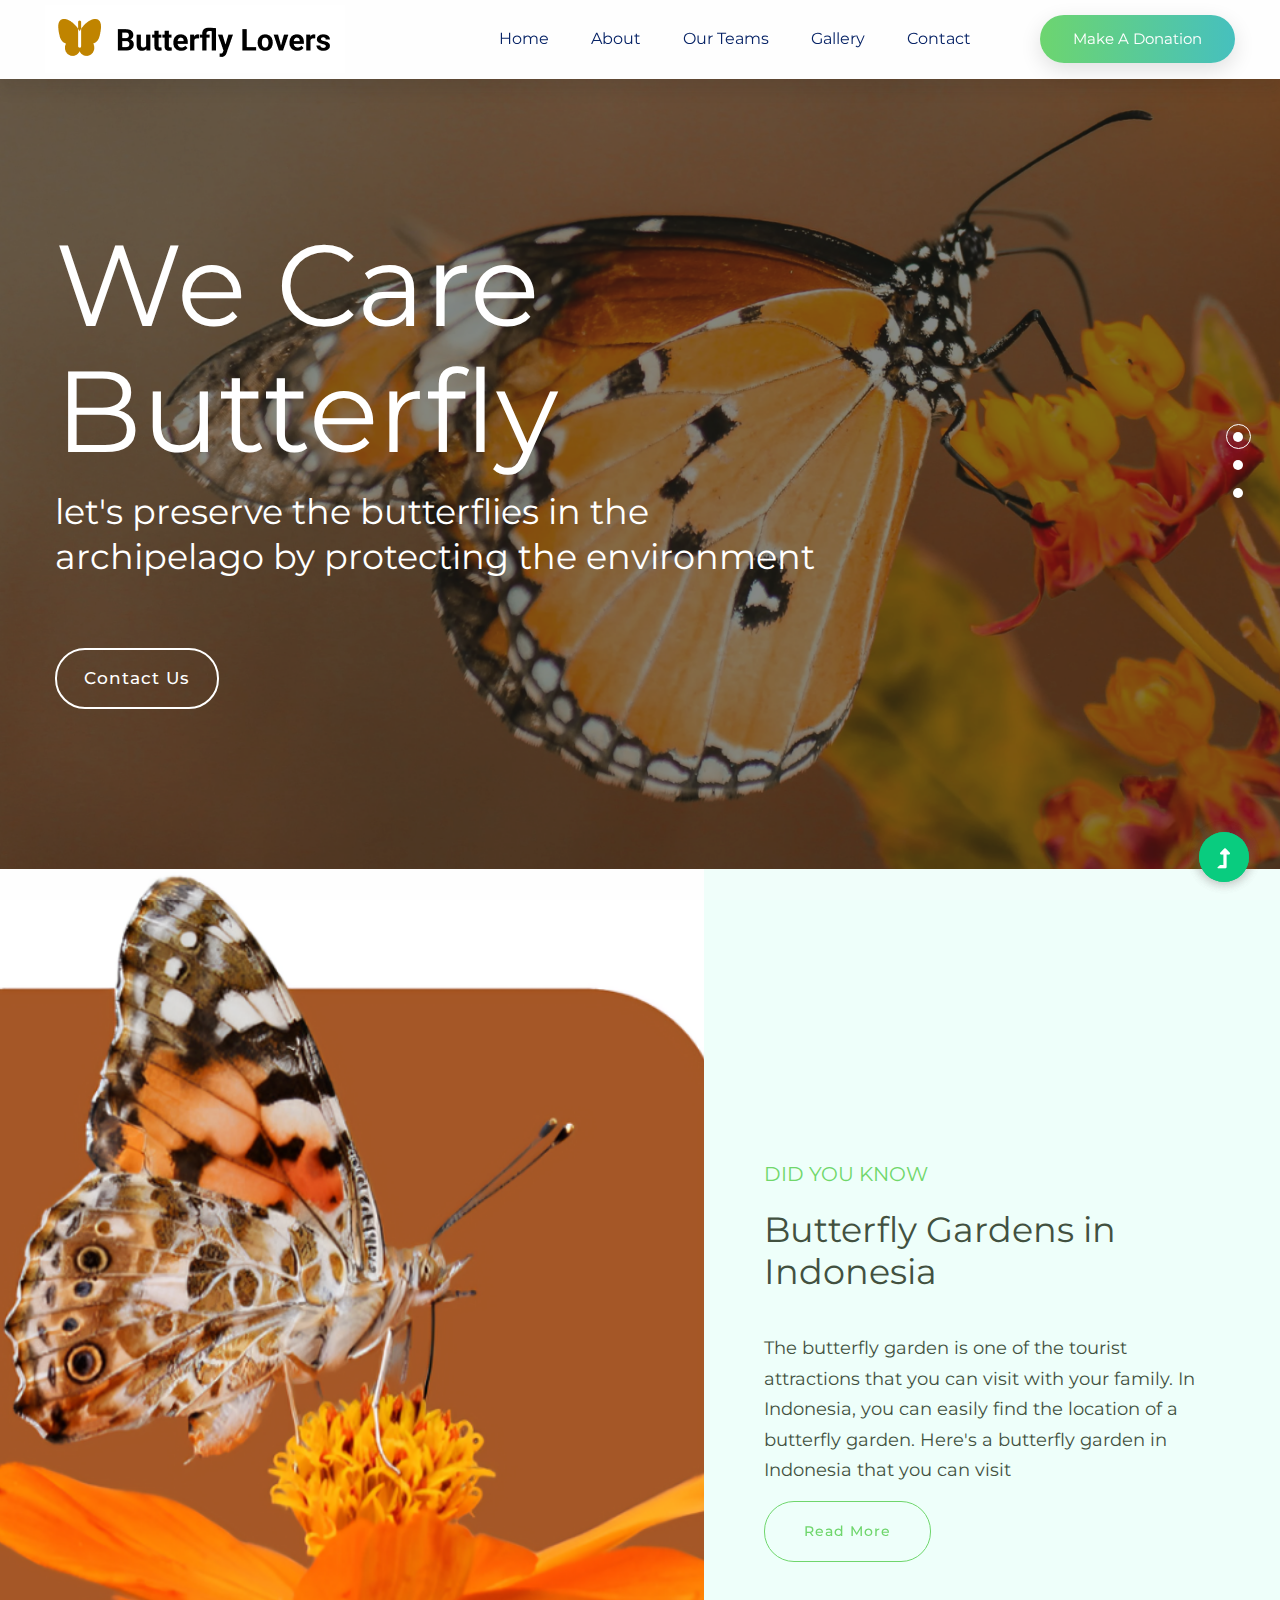
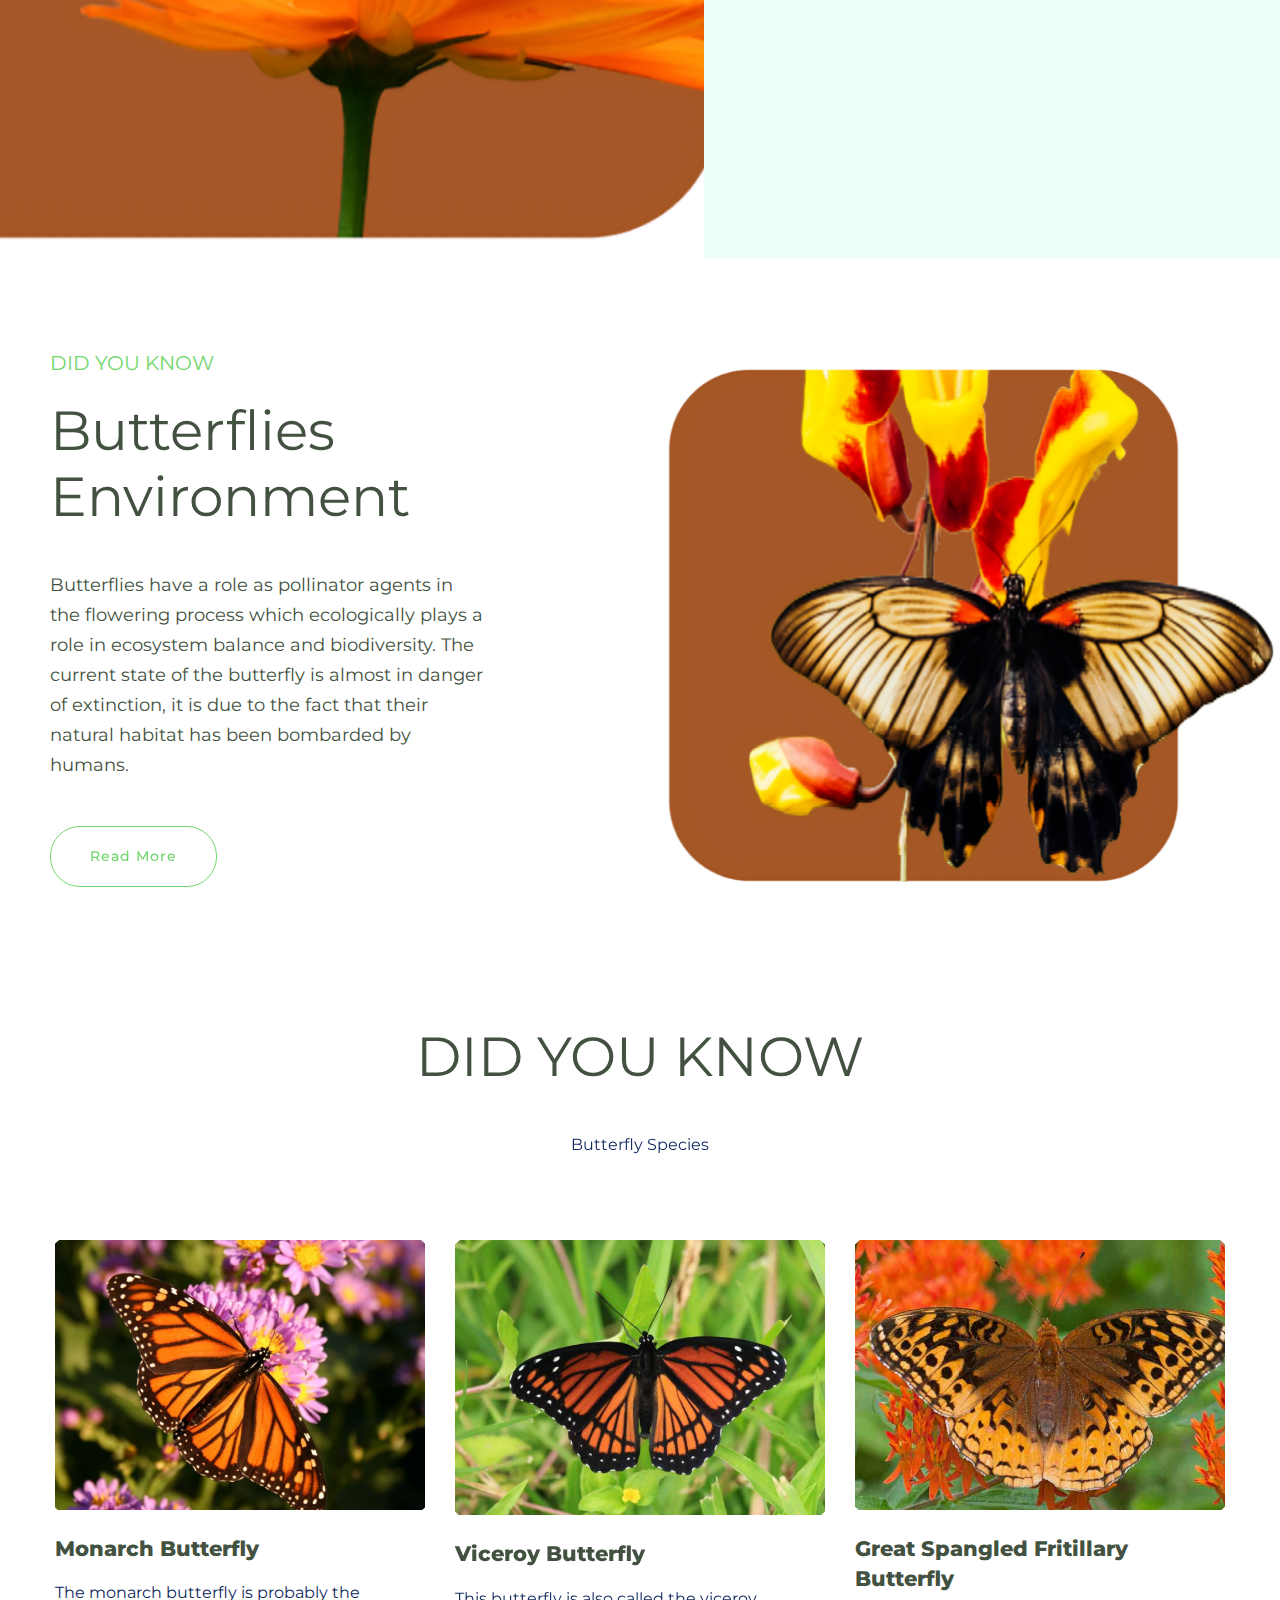
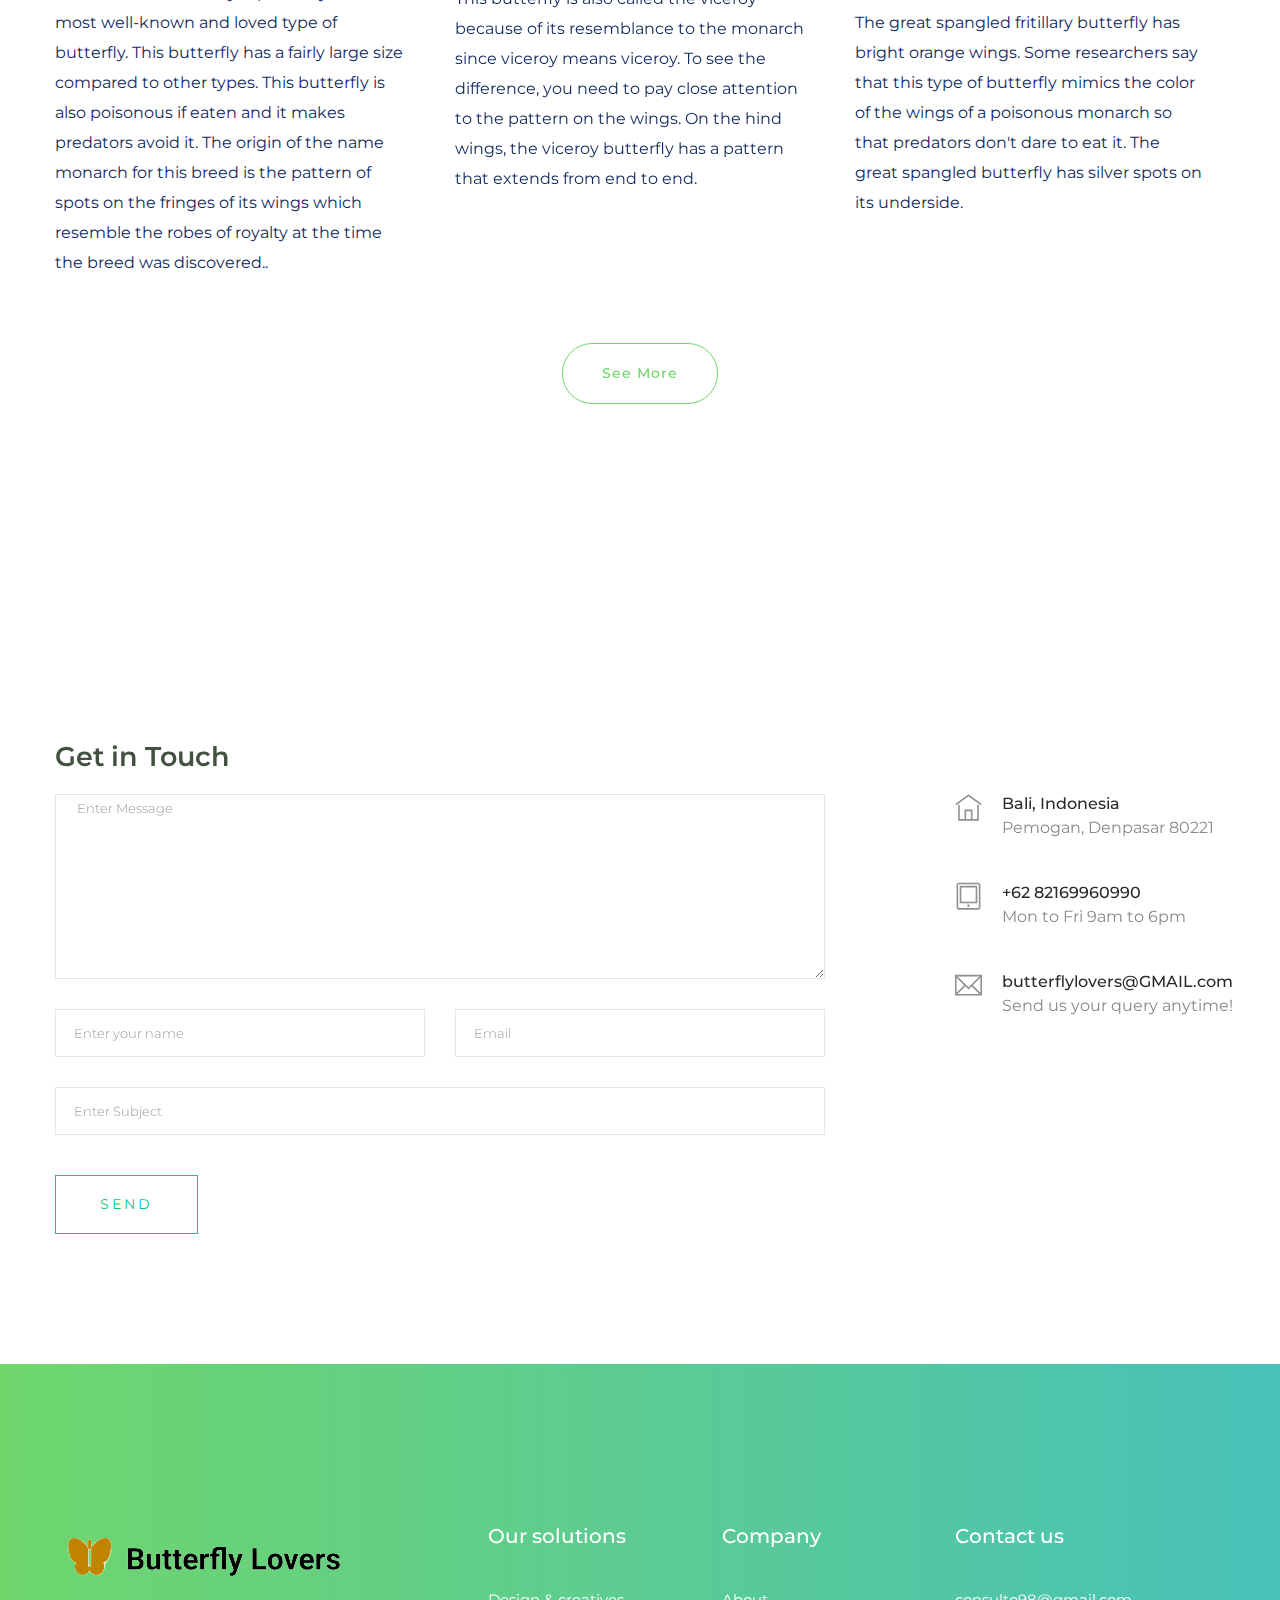
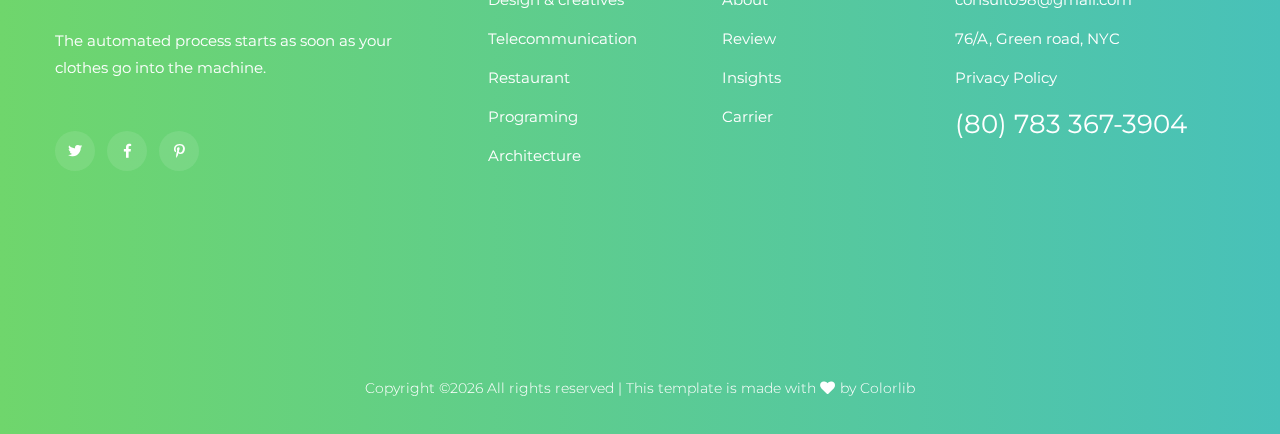
==== commit 32ebf4de: "update" ====
--- a/index.html
+++ b/index.html
@@ -1,584 +1,584 @@
-<!doctype html>
-<html class="no-js" lang="zxx">
-<head>
-    <meta charset="utf-8">
-    <meta http-equiv="x-ua-compatible" content="ie=edge">
-    <title>Butterfly</title>
-    <meta name="description" content="">
-    <meta name="viewport" content="width=device-width, initial-scale=1">
-    <link rel="manifest" href="site.webmanifest">
-    <link rel="shortcut icon" type="image/x-icon" href="assets/img/favicon.ico">
-
-    <!-- CSS here -->
-    <link rel="stylesheet" href="assets/css/bootstrap.min.css">
-    <link rel="stylesheet" href="assets/css/owl.carousel.min.css">
-    <link rel="stylesheet" href="assets/css/slicknav.css">
-    <link rel="stylesheet" href="assets/css/flaticon.css">
-    <link rel="stylesheet" href="assets/css/progressbar_barfiller.css">
-    <link rel="stylesheet" href="assets/css/gijgo.css">
-    <link rel="stylesheet" href="assets/css/animate.min.css">
-    <link rel="stylesheet" href="assets/css/animated-headline.css">
-    <link rel="stylesheet" href="assets/css/magnific-popup.css">
-    <link rel="stylesheet" href="assets/css/fontawesome-all.min.css">
-    <link rel="stylesheet" href="assets/css/themify-icons.css">
-    <link rel="stylesheet" href="assets/css/slick.css">
-    <link rel="stylesheet" href="assets/css/nice-select.css">
-    <link rel="stylesheet" href="assets/css/style.css">
-</head>
-
-<body>
-    <!-- ? Preloader Start -->
-    <div id="preloader-active">
-        <div class="preloader d-flex align-items-center justify-content-center">
-            <div class="preloader-inner position-relative">
-                <div class="preloader-circle"></div>
-                <div class="preloader-img pere-text">
-                    <img src="assets/img/logo/loder.png" alt="">
-                </div>
-            </div>
-        </div>
-    </div>
-    <!-- Preloader Start -->
-    <header>
-        <!-- Header Start -->
-        <div class="header-area">
-            <div class="main-header ">
-                <div class="header-bottom  header-sticky">
-                    <div class="container-fluid">
-                        <div class="row align-items-center">
-                            <!-- Logo -->
-                            <div class="col-xl-2 col-lg-2">
-                                <div class="logo">
-                                    <a href="index.html"><img src="assets/img/logo/logo.png" alt=""></a>
-                                </div>
-                            </div>
-                            <div class="col-xl-10 col-lg-10">
-                                <div class="menu-wrapper  d-flex align-items-center justify-content-end">
-                                    <!-- Main-menu -->
-                                    <div class="main-menu d-none d-lg-block">
-                                        <nav>
-                                            <ul id="navigation">                                                                                          
-                                                <li><a href="index.html">Home</a></li>
-                                                <li><a href="about.html">About</a></li>
-                                                <li><a href="what-do.html">Our Teams</a></li>
-                                                <li><a href="projects.html">Gallery</a></li>
-                                                <!-- <li><a href="blog.html">Blog</a> -->
-                                                    <ul class="submenu">
-                                                        <li><a href="blog.html">Blog</a></li>
-                                                        <li><a href="blog_details.html">Blog Details</a></li>
-                                                        <li><a href="elements.html">Element</a></li>
-                                                    </ul>
-                                                </li>
-                                                <li><a href="contact.html">Contact</a></li>
-                                            </ul>
-                                        </nav>
-                                    </div>
-                                    <!-- Header-btn -->
-                                    <div class="header-right-btn d-none d-lg-block ml-20">
-                                        <a href="contact.html" class="btn header-btn">Make a Donation</a>
-                                    </div>
-                                </div>
-                            </div> 
-                            <!-- Mobile Menu -->
-                            <div class="col-12">
-                                <div class="mobile_menu d-block d-lg-none"></div>
-                            </div>
-                        </div>
-                    </div>
-                </div>
-            </div>
-        </div>
-        <!-- Header End -->
-    </header>
-    <main>
-        
-        <!-- slider Area Start-->
-        <div class="slider-area position-relative">
-            <div class="slider-active dot-style">
-                <!-- Single Slider -->
-                <div class="single-slider hero-overly slider-height slider-bg1 d-flex align-items-center">
-                    <div class="container">
-                        <div class="row">
-                            <div class="col-xl-8 col-lg-8 col-md-8 col-sm-10">
-                                <div class="hero__caption">
-                                    <h1 data-animation="fadeInUp" data-delay=".2s"> We Care <br> Butterfly <br></h1>
-                                    <P data-animation="fadeInUp" data-delay=".4s">let's preserve the butterflies in the archipelago by protecting the environment </P>
-                                    <!-- Hero-btn -->
-                                    <div class="hero__btn">
-                                        <a href="contact.html" class="hero-btn mb-10"  data-animation="fadeInUp" data-delay=".8s">Contact Us</a>
-                                    </div>
-                                </div>
-                            </div>
-                        </div>
-                    </div>
-                </div>
-                <!-- Single Slider -->
-                <div class="single-slider hero-overly slider-height slider-bg1 d-flex align-items-center">
-                    <div class="container">
-                        <div class="row">
-                            <div class="col-xl-8 col-lg-8 col-md-8 col-sm-10">
-                                <div class="hero__caption">
-                                    <h1 data-animation="fadeInUp" data-delay=".2s">Butterfly</h1>
-                                    <P data-animation="fadeInUp" data-delay=".4s">Provide us a green and healthy life<br> we need to protect </P>
-                                    <!-- Hero-btn -->
-                                    <div class="hero__btn">
-                                        <a href="contact.html" class="hero-btn mb-10"  data-animation="fadeInUp" data-delay=".8s">Contact Us</a>
-                                    </div>
-                                </div>
-                            </div>
-                        </div>
-                    </div>
-                </div>
-                <!-- Single Slider -->
-                <div class="single-slider hero-overly slider-height slider-bg1 d-flex align-items-center">
-                    <div class="container">
-                        <div class="row">
-                            <div class="col-xl-8 col-lg-8 col-md-8 col-sm-10">
-                                <div class="hero__caption">
-                                    <h1 data-animation="fadeInUp" data-delay=".2s"> We Care <br> Butterfly <br></h1>
-                                    <P data-animation="fadeInUp" data-delay=".4s">Provide usi<br> we need to protect </P>
-                                    <!-- Hero-btn -->
-                                    <div class="hero__btn">
-                                        <a href="contact.html" class="hero-btn mb-10"  data-animation="fadeInUp" data-delay=".8s">Contact Us</a>
-                                    </div>
-                                </div>
-                            </div>
-                        </div>
-                    </div>
-                </div>
-            </div>
-
-            <!--? video_start -->
-            <!-- <div class="video-area d-flex align-items-center justify-content-center">
-                <div class="video-wrap position-relative">
-                    <div class="video-icon" >
-                        <a class="popup-video btn-icon" href="https://www.youtube.com/watch?v=up68UAfH0d0"><i class="fas fa-play"></i></a>
-                    </div>
-                </div>
-            </div> -->
-            <!-- video_end -->
-
-        </div>
-        <!-- slider Area End-->
-        <!--? Visit Our Tailor Start -->
-        <div class="visit-tailor-area fix">
-            <!--Right Contents  -->
-            <div class="tailor-offers"></div>
-            <!-- left Contents -->
-            <div class="tailor-details">
-                <span>Did you know</span>
-                <h2>Butterfly Gardens in Indonesia</h2>
-                <p>The butterfly garden is one of the tourist attractions that you can visit with your family. In Indonesia,
-                    you can easily find the location of a butterfly garden. Here's a butterfly garden in Indonesia that you can visit</p>
-                <!-- <p class="pera-bottom">Interdum nulla, ut commodo diam libero vitae erat. 
-                    Aenean faucibus nibh et justo cursus id rutrum lorem 
-                imperdiet. Nunc ut sem vitae risus tristique posuere.</p>
-                <div class="footer-tittles">
-                    <p>CEO, Consulto</p>
-                    <h2>Capcilena Hanry</h2> -->
-                    <a href="about.html" class="border-btn">Read More</a>
-                </div>
-            </div>
-            <div class="hero__btn">
-                <a href="contact.html" class="hero-btn mb-10"  data-animation="fadeInUp" data-delay=".8s">Contact Us</a>
-            </div>
-        </div>
-
-        <section class="support-company-area fix pt-10">
-            <div class="support-wrapper align-items-center">
-                <div class="left-content">
-                    <!-- section tittle -->
-                    <div class="section-tittle section-tittle2 mb-30">
-                        <span>Did You Know</span>
-                        <h2>Butterflies Environment</h2>
-                    </div>
-                    <div class="support-caption">
-                        <p class="pera-top">Butterflies have a role as pollinator agents 
-                            in the flowering process which ecologically plays a role in ecosystem balance and biodiversity.
-                            The current state of the butterfly is almost in danger of extinction,
-                            it is due to the fact that their natural habitat has been bombarded by humans.</p>
-                        <a href="about.html" class="border-btn">Read More</a>
-                    </div>
-                </div>
-                <div class="right-content">
-                    <!-- img -->
-                    <div class="right-img">
-                        <img src="assets/img/hero/asset_bt2.png" alt="">
-                    </div>
-                    <!-- <div class="support-img-cap text-center d-flex">
-                        <div class="single-one">
-                            <span>950</span>
-                            <p>Poaching cases</p>
-                        </div>
-                        <div class="single-two">
-                            <span>230</span>
-                            <p>Volunteers worldwide</p>
-                        </div>
-                    </div> -->
-                </div>
-            </div>
-        </section>
-
-        <!-- Visit Our Tailor End -->
-    
-        <!--? About Area Start -->
-        
-        <!-- About Area End -->
-        <!--? Our Cases Start -->
-        <div class="our-cases-area section-padding30">
-            <div class="container">
-                <div class="row justify-content-center">
-                    <div class="col-xl-10 col-lg-10 ">
-                        <!-- Section Tittle -->
-                        <div class="section-tittle text-center mb-80">
-                            <h2>DID YOU KNOW</h2>
-                            <p class="pl-20 pr-20">Butterfly Species</p>
-                        </div>
-                    </div>
-                </div>
-                <div class="row">
-                    <div class="col-lg-4 col-md-6 col-sm-6">
-                        <div class="single-cases mb-40">
-                            <div class="cases-img">
-                                <img src="assets/img/gallery/btf_1.png" alt="">
-                            </div>
-                            <div class="cases-caption">
-                                <h3><a href="#">Monarch Butterfly</a></h3>
-                                <p>The monarch butterfly is probably the most well-known and loved type of butterfly.
-                                     This butterfly has a fairly large size compared to other types. 
-                                     This butterfly is also poisonous if eaten and it makes predators avoid it. 
-                                     The origin of the name monarch for this breed is the pattern of 
-                                    spots on the fringes of its wings which resemble the robes of royalty at the time the breed was discovered..</p>
-                                <!-- Progress Bar -->
-                                <!-- <div class="single-skill mb-15">
-                                    <div class="bar-progress">
-                                        <div id="bar1" class="barfiller">
-                                            <div class="tipWrap">
-                                                <span class="tip"></span>
-                                            </div>
-                                            <span class="fill" data-percentage="70"></span>
-                                        </div>
-                                    </div>
-                                </div> -->
-                                <!-- / progress -->
-                                <!-- <div class="prices">
-                                    <p><span>47,589 of 74,574</span></p>
-                                </div> -->
-                            </div>
-                        </div>
-                    </div>
-                    <div class="col-lg-4 col-md-6 col-sm-6">
-                        <div class="single-cases mb-40">
-                            <div class="cases-img">
-                                <img src="assets/img/gallery/btf_2.png" alt="">
-                            </div>
-                            <div class="cases-caption">
-                                <h3><a href="#">Viceroy Butterfly</a></h3>
-                                <p>This butterfly is also called the viceroy because of its resemblance to the monarch since viceroy means viceroy. 
-                                    To see the difference, you need to pay close attention to the pattern on the wings.
-                                     On the hind wings, the viceroy butterfly has a pattern that extends from end to end.</p>
-                                <!-- Progress Bar -->
-                                <!-- <div class="single-skill mb-15">
-                                    <div class="bar-progress">
-                                        <div id="bar2" class="barfiller">
-                                            <div class="tipWrap">
-                                                <span class="tip"></span>
-                                            </div>
-                                            <span class="fill" data-percentage="25"></span>
-                                        </div>
-                                    </div>
-                                </div> -->
-                                <!-- <div class="prices">
-                                    <p><span>47,589 of 74,574</span></p>
-                                </div> -->
-                            </div>
-                        </div>
-                    </div>
-                    <div class="col-lg-4 col-md-6 col-sm-6">
-                        <div class="single-cases">
-                            <div class="cases-img">
-                                <img src="assets/img/gallery/btf_3.png" alt="">
-                            </div>
-                            <div class="cases-caption">
-                                <h3><a href="#">Great Spangled Fritillary Butterfly</a></h3>
-                                <p>The great spangled fritillary butterfly has bright orange wings.
-                                     Some researchers say that this type of butterfly mimics the color of the wings of a poisonous monarch so that predators 
-                                     don't dare to eat it. 
-                                    The great spangled butterfly has silver spots on its underside.</p>
-                                <!-- Progress Bar -->
-                                <!-- <div class="single-skill mb-15">
-                                    <div class="bar-progress">
-                                        <div id="bar3" class="barfiller">
-                                            <div class="tipWrap">
-                                                <span class="tip"></span>
-                                            </div>
-                                            <span class="fill" data-percentage="50"></span>
-                                        </div>
-                                    </div>
-                                </div>
-                                <div class="prices">
-                                    <p><span>47,589 of 74,574</span></p> -->
-                                </div>
-                            </div>
-                        </div>
-                    </div>
-                    <div class="section-tittle text-center mb-80">
-                        <a href="projects.html" class="border-btn">See More</a>
-                    </div>
-                </div>
-            </div>
-        </div>
-        <!-- Hero End -->
-        
-        <!--?  Contact Area start  -->
-        <section class="contact-section">
-            <div class="container">
-                <div class="row">
-                    <div class="col-12">
-                        <h2 class="contact-title">Get in Touch</h2>
-                    </div>
-                    <div class="col-lg-8">
-                        <form class="form-contact contact_form" action="contact_process.php" method="post" id="contactForm" novalidate="novalidate">
-                            <div class="row">
-                                <div class="col-12">
-                                    <div class="form-group">
-                                        <textarea class="form-control w-100" name="message" id="message" cols="30" rows="9" onfocus="this.placeholder = ''" onblur="this.placeholder = 'Enter Message'" placeholder=" Enter Message"></textarea>
-                                    </div>
-                                </div>
-                                <div class="col-sm-6">
-                                    <div class="form-group">
-                                        <input class="form-control valid" name="name" id="name" type="text" onfocus="this.placeholder = ''" onblur="this.placeholder = 'Enter your name'" placeholder="Enter your name">
-                                    </div>
-                                </div>
-                                <div class="col-sm-6">
-                                    <div class="form-group">
-                                        <input class="form-control valid" name="email" id="email" type="email" onfocus="this.placeholder = ''" onblur="this.placeholder = 'Enter email address'" placeholder="Email">
-                                    </div>
-                                </div>
-                                <div class="col-12">
-                                    <div class="form-group">
-                                        <input class="form-control" name="subject" id="subject" type="text" onfocus="this.placeholder = ''" onblur="this.placeholder = 'Enter Subject'" placeholder="Enter Subject">
-                                    </div>
-                                </div>
-                            </div>
-                            <div class="form-group mt-3">
-                                <button type="submit" class="button button-contactForm boxed-btn">Send</button>
-                            </div>
-                        </form>
-                    </div>
-                    <div class="col-lg-3 offset-lg-1">
-                        <div class="media contact-info">
-                            <span class="contact-info__icon"><i class="ti-home"></i></span>
-                            <div class="media-body">
-                                <h3>Bali, Indonesia</h3>
-                                <p>Pemogan, Denpasar 80221</p>
-                            </div>
-                        </div>
-                        <div class="media contact-info">
-                            <span class="contact-info__icon"><i class="ti-tablet"></i></span>
-                            <div class="media-body">
-                                <h3>+62 82169960990</h3>
-                                <p>Mon to Fri 9am to 6pm</p>
-                            </div>
-                        </div>
-                        <div class="media contact-info">
-                            <span class="contact-info__icon"><i class="ti-email"></i></span>
-                            <div class="media-body">
-                                <h3>butterflylovers@GMAIL.com</h3>
-                                <p>Send us your query anytime!</p>
-                            </div>
-                        </div>
-                    </div>
-                </div>
-            </div>
-        </section>
-        <!-- Contact Area End -->
-        <footer>
-            <div class="footer-wrapper">
-                <!-- Footer Start-->
-                <div class="footer-area footer-padding">
-                    <div class="container ">
-                        <div class="row justify-content-between">
-                            <div class="col-xl-4 col-lg-3 col-md-8 col-sm-8">
-                                <div class="single-footer-caption mb-50">
-                                    <div class="single-footer-caption mb-30">
-                                        <!-- logo -->
-                                        <div class="footer-logo mb-35">
-                                            <a href="index.html"><img src="assets/img/logo/logo2_footer.png" alt=""></a>
-                                        </div>
-                                        <div class="footer-tittle">
-                                            <div class="footer-pera">
-                                                <p>The automated process starts as soon as your clothes go into the machine.</p>
-                                            </div>
-                                        </div>
-                                        <!-- social -->
-                                        <div class="footer-social">
-                                            <a href="#"><i class="fab fa-twitter"></i></a>
-                                            <a href="https://bit.ly/sai4ull"><i class="fab fa-facebook-f"></i></a>
-                                            <a href="#"><i class="fab fa-pinterest-p"></i></a>
-                                        </div>
-                                    </div>
-                                </div>
-                            </div>
-                            <div class="col-xl-2 col-lg-3 col-md-4 col-sm-4">
-                                <div class="single-footer-caption mb-50">
-                                    <div class="footer-tittle">
-                                        <h4>Our solutions</h4>
-                                        <ul>
-                                            <li><a href="#">Design & creatives</a></li>
-                                            <li><a href="#">Telecommunication</a></li>
-                                            <li><a href="#">Restaurant</a></li>
-                                            <li><a href="#">Programing</a></li>
-                                            <li><a href="#">Architecture</a></li>
-                                        </ul>
-                                    </div>
-                                </div>
-                            </div>
-                            <div class="col-xl-2 col-lg-2 col-md-4 col-sm-4">
-                                <div class="single-footer-caption mb-50">
-                                    <div class="footer-tittle">
-                                        <h4>Company</h4>
-                                        <ul>
-                                            <li><a href="#">About</a></li>
-                                            <li><a href="#">Review</a></li>
-                                            <li><a href="#">Insights</a></li>
-                                            <li><a href="#">Carrier</a></li>
-                                        </ul>
-                                    </div>
-                                </div>
-                            </div>
-                            <div class="col-xl-3 col-lg-4 col-md-6 col-sm-4">
-                                <div class="single-footer-caption mb-50">
-                                    <div class="footer-tittle">
-                                        <h4>Contact us</h4>
-                                        <ul>
-                                            <li><a href="#">consulto98@gmail.com</a></li>
-                                            <li><a href="#">76/A, Green road, NYC</a></li>
-                                            <li><a href="#">Privacy Policy</a></li>
-                                            <li class="number"><a href="#">(80) 783 367-3904</a></li>
-                                        </ul>
-                                    </div>
-                                </div>
-                            </div>
-                        </div>
-                    </div>
-                </div>
-                <!-- footer-bottom area -->
-                <div class="footer-bottom-area">
-                    <div class="container">
-                        <div class="footer-border">
-                            <div class="row d-flex align-items-center">
-                                <div class="col-xl-12 ">
-                                    <div class="footer-copy-right text-center">
-                                        <p><!-- Link back to Colorlib can't be removed. Template is licensed under CC BY 3.0. -->
-                                          Copyright &copy;<script>document.write(new Date().getFullYear());</script> All rights reserved | This template is made with <i class="fa fa-heart" aria-hidden="true"></i> by <a href="https://colorlib.com" target="_blank">Colorlib</a>
-                                          <!-- Link back to Colorlib can't be removed. Template is licensed under CC BY 3.0. --></p>
-                                      </div>
-                                  </div>
-                              </div>
-                          </div>
-                      </div>
-                  </div>
-                  <!-- Footer End-->
-              </div>
-          </footer>
-          <!-- Scroll Up -->
-          <div id="back-top" >
-            <a title="Go to Top" href="#"> <i class="fas fa-level-up-alt"></i></a>
-          </div>
-        <!-- Services Area End -->
-        <!-- Our Cases End -->
-        <!--? Blog Area Start -->
-        <!-- <section class="home-blog-area pb-padding">
-            <div class="container">
-                <div class="row justify-content-center">
-                    <div class="col-xl-8 col-lg-9 col-md-11">
-                        <div class="section-tittle text-center mb-90">
-                            <h2>Latest news</h2>
-                            <p>Interdum nulla, ut commodo diam libero vitae erat. Aenean faucibus nibh et justo  cursus id rutrum lorem imperdiet. Nunc ut sem vitae risus tristique posuere.</p>
-                        </div>
-                    </div>
-                </div>
-                <div class="row">
-                    <div class="col-xl-6 col-lg-6 col-md-6">
-                        <div class="home-blog-single mb-30">
-                            <div class="blog-img-cap">
-                                <div class="blog-img">
-                                    <img src="assets/img/gallery/home-blog1.png" alt="">
-                                </div>
-                                <div class="blog-cap">
-                                    <h3><a href="blog_details.html">Leverage agile frameworks to provide a robust synopsis</a></h3>
-                                    <p>The automated process starts as soon as  your clothes go into the machine. Duis cursus, mi quis viverra ornare.</p>
-                                </div>
-                            </div>
-                        </div>
-                    </div>
-                    <div class="col-xl-6 col-lg-6 col-md-6">
-                        <div class="home-blog-single mb-30">
-                            <div class="blog-img-cap">
-                                <div class="blog-img">
-                                    <img src="assets/img/gallery/home-blog2.png" alt="">
-                                </div>
-                                <div class="blog-cap">
-                                    <h3><a href="blog_details.html">Leverage agile frameworks to provide a robust synopsis</a></h3>
-                                    <p>The automated process starts as soon as  your clothes go into the machine. Duis cursus, mi quis viverra ornare.</p>
-                                </div>
-                            </div>
-                        </div>
-                    </div>
-                </div>
-            </div>
-        </section> -->
-        <!-- Blog Area End -->
-
-    </main>
-      <!-- Scroll Up -->
-      <div id="back-top" >
-        <a title="Go to Top" href="#"> <i class="fas fa-level-up-alt"></i></a>
-    </div>
-
-    <!-- JS here -->
-
-    <script src="./assets/js/vendor/modernizr-3.5.0.min.js"></script>
-    <!-- Jquery, Popper, Bootstrap -->
-    <script src="./assets/js/vendor/jquery-1.12.4.min.js"></script>
-    <script src="./assets/js/popper.min.js"></script>
-    <script src="./assets/js/bootstrap.min.js"></script>
-    <!-- Jquery Mobile Menu -->
-    <script src="./assets/js/jquery.slicknav.min.js"></script>
-
-    <!-- Jquery Slick , Owl-Carousel Plugins -->
-    <script src="./assets/js/owl.carousel.min.js"></script>
-    <script src="./assets/js/slick.min.js"></script>
-    <!-- One Page, Animated-HeadLin -->
-    <script src="./assets/js/wow.min.js"></script>
-    <script src="./assets/js/animated.headline.js"></script>
-    <script src="./assets/js/jquery.magnific-popup.js"></script>
-
-    <!-- Date Picker -->
-    <script src="./assets/js/gijgo.min.js"></script>
-    <!-- Nice-select, sticky -->
-    <script src="./assets/js/jquery.nice-select.min.js"></script>
-    <script src="./assets/js/jquery.sticky.js"></script>
-    <!-- Progress -->
-    <script src="./assets/js/jquery.barfiller.js"></script>
-    
-    <!-- counter , waypoint,Hover Direction -->
-    <script src="./assets/js/jquery.counterup.min.js"></script>
-    <script src="./assets/js/waypoints.min.js"></script>
-    <script src="./assets/js/jquery.countdown.min.js"></script>
-    <script src="./assets/js/hover-direction-snake.min.js"></script>
-
-    <!-- contact js -->
-    <script src="./assets/js/contact.js"></script>
-    <script src="./assets/js/jquery.form.js"></script>
-    <script src="./assets/js/jquery.validate.min.js"></script>
-    <script src="./assets/js/mail-script.js"></script>
-    <script src="./assets/js/jquery.ajaxchimp.min.js"></script>
-    
-    <!-- Jquery Plugins, main Jquery -->	
-    <script src="./assets/js/plugins.js"></script>
-    <script src="./assets/js/main.js"></script>
-    
-</body>
-</html>+<!doctype html>
+<html class="no-js" lang="zxx">
+<head>
+    <meta charset="utf-8">
+    <meta http-equiv="x-ua-compatible" content="ie=edge">
+    <title>Butterfly</title>
+    <meta name="description" content="">
+    <meta name="viewport" content="width=device-width, initial-scale=1">
+    <link rel="manifest" href="site.webmanifest">
+    <link rel="shortcut icon" type="image/x-icon" href="assets/img/favicon.ico">
+
+    <!-- CSS here -->
+    <link rel="stylesheet" href="assets/css/bootstrap.min.css">
+    <link rel="stylesheet" href="assets/css/owl.carousel.min.css">
+    <link rel="stylesheet" href="assets/css/slicknav.css">
+    <link rel="stylesheet" href="assets/css/flaticon.css">
+    <link rel="stylesheet" href="assets/css/progressbar_barfiller.css">
+    <link rel="stylesheet" href="assets/css/gijgo.css">
+    <link rel="stylesheet" href="assets/css/animate.min.css">
+    <link rel="stylesheet" href="assets/css/animated-headline.css">
+    <link rel="stylesheet" href="assets/css/magnific-popup.css">
+    <link rel="stylesheet" href="assets/css/fontawesome-all.min.css">
+    <link rel="stylesheet" href="assets/css/themify-icons.css">
+    <link rel="stylesheet" href="assets/css/slick.css">
+    <link rel="stylesheet" href="assets/css/nice-select.css">
+    <link rel="stylesheet" href="assets/css/style.css">
+</head>
+
+<body>
+    <!-- ? Preloader Start -->
+    <div id="preloader-active">
+        <div class="preloader d-flex align-items-center justify-content-center">
+            <div class="preloader-inner position-relative">
+                <div class="preloader-circle"></div>
+                <div class="preloader-img pere-text">
+                    <img src="assets/img/logo/loder.png" alt="">
+                </div>
+            </div>
+        </div>
+    </div>
+    <!-- Preloader Start -->
+    <header>
+        <!-- Header Start -->
+        <div class="header-area">
+            <div class="main-header ">
+                <div class="header-bottom  header-sticky">
+                    <div class="container-fluid">
+                        <div class="row align-items-center">
+                            <!-- Logo -->
+                            <div class="col-xl-2 col-lg-2">
+                                <div class="logo">
+                                    <a href="index.html"><img src="assets/img/logo/logo.png" alt=""></a>
+                                </div>
+                            </div>
+                            <div class="col-xl-10 col-lg-10">
+                                <div class="menu-wrapper  d-flex align-items-center justify-content-end">
+                                    <!-- Main-menu -->
+                                    <div class="main-menu d-none d-lg-block">
+                                        <nav>
+                                            <ul id="navigation">                                                                                          
+                                                <li><a href="index.html">Home</a></li>
+                                                <li><a href="about.html">About</a></li>
+                                                <li><a href="what-do.html">Our Teams</a></li>
+                                                <li><a href="projects.html">Gallery</a></li>
+                                                <!-- <li><a href="blog.html">Blog</a> -->
+                                                    <ul class="submenu">
+                                                        <li><a href="blog.html">Blog</a></li>
+                                                        <li><a href="blog_details.html">Blog Details</a></li>
+                                                        <li><a href="elements.html">Element</a></li>
+                                                    </ul>
+                                                </li>
+                                                <li><a href="contact.html">Contact</a></li>
+                                            </ul>
+                                        </nav>
+                                    </div>
+                                    <!-- Header-btn -->
+                                    <div class="header-right-btn d-none d-lg-block ml-20">
+                                        <a href="contact.html" class="btn header-btn">Make a Donation</a>
+                                    </div>
+                                </div>
+                            </div> 
+                            <!-- Mobile Menu -->
+                            <div class="col-12">
+                                <div class="mobile_menu d-block d-lg-none"></div>
+                            </div>
+                        </div>
+                    </div>
+                </div>
+            </div>
+        </div>
+        <!-- Header End -->
+    </header>
+    <main>
+        
+        <!-- slider Area Start-->
+        <div class="slider-area position-relative">
+            <div class="slider-active dot-style">
+                <!-- Single Slider -->
+                <div class="single-slider hero-overly slider-height slider-bg1 d-flex align-items-center">
+                    <div class="container">
+                        <div class="row">
+                            <div class="col-xl-8 col-lg-8 col-md-8 col-sm-10">
+                                <div class="hero__caption">
+                                    <h1 data-animation="fadeInUp" data-delay=".2s"> We Care <br> Butterfly <br></h1>
+                                    <P data-animation="fadeInUp" data-delay=".4s">let's preserve the butterflies in the archipelago by protecting the environment </P>
+                                    <!-- Hero-btn -->
+                                    <div class="hero__btn">
+                                        <a href="contact.html" class="hero-btn mb-10"  data-animation="fadeInUp" data-delay=".8s">Contact Us</a>
+                                    </div>
+                                </div>
+                            </div>
+                        </div>
+                    </div>
+                </div>
+                <!-- Single Slider -->
+                <div class="single-slider hero-overly slider-height slider-bg1 d-flex align-items-center">
+                    <div class="container">
+                        <div class="row">
+                            <div class="col-xl-8 col-lg-8 col-md-8 col-sm-10">
+                                <div class="hero__caption">
+                                    <h1 data-animation="fadeInUp" data-delay=".2s">Butterfly</h1>
+                                    <P data-animation="fadeInUp" data-delay=".4s">Provide us a green and healthy life<br> we need to protect </P>
+                                    <!-- Hero-btn -->
+                                    <div class="hero__btn">
+                                        <a href="contact.html" class="hero-btn mb-10"  data-animation="fadeInUp" data-delay=".8s">Contact Us</a>
+                                    </div>
+                                </div>
+                            </div>
+                        </div>
+                    </div>
+                </div>
+                <!-- Single Slider -->
+                <div class="single-slider hero-overly slider-height slider-bg1 d-flex align-items-center">
+                    <div class="container">
+                        <div class="row">
+                            <div class="col-xl-8 col-lg-8 col-md-8 col-sm-10">
+                                <div class="hero__caption">
+                                    <h1 data-animation="fadeInUp" data-delay=".2s"> What is <br> Butterfly <br></h1>
+                                    <P data-animation="fadeInUp" data-delay=".4s">Let's learn more about<br> The Beauty of Butterfly </P>
+                                    <!-- Hero-btn -->
+                                    <div class="hero__btn">
+                                        <a href="contact.html" class="hero-btn mb-10"  data-animation="fadeInUp" data-delay=".8s">Contact Us</a>
+                                    </div>
+                                </div>
+                            </div>
+                        </div>
+                    </div>
+                </div>
+            </div>
+
+            <!--? video_start -->
+            <!-- <div class="video-area d-flex align-items-center justify-content-center">
+                <div class="video-wrap position-relative">
+                    <div class="video-icon" >
+                        <a class="popup-video btn-icon" href="https://www.youtube.com/watch?v=up68UAfH0d0"><i class="fas fa-play"></i></a>
+                    </div>
+                </div>
+            </div> -->
+            <!-- video_end -->
+
+        </div>
+        <!-- slider Area End-->
+        <!--? Visit Our Tailor Start -->
+        <div class="visit-tailor-area fix">
+            <!--Right Contents  -->
+            <div class="tailor-offers"></div>
+            <!-- left Contents -->
+            <div class="tailor-details">
+                <span>Did you know</span>
+                <h2>Butterfly Gardens in Indonesia</h2>
+                <p>The butterfly garden is one of the tourist attractions that you can visit with your family. In Indonesia,
+                    you can easily find the location of a butterfly garden. Here's a butterfly garden in Indonesia that you can visit</p>
+                <!-- <p class="pera-bottom">Interdum nulla, ut commodo diam libero vitae erat. 
+                    Aenean faucibus nibh et justo cursus id rutrum lorem 
+                imperdiet. Nunc ut sem vitae risus tristique posuere.</p>
+                <div class="footer-tittles">
+                    <p>CEO, Consulto</p>
+                    <h2>Capcilena Hanry</h2> -->
+                    <a href="about.html" class="border-btn">Read More</a>
+                </div>
+            </div>
+            <div class="hero__btn">
+                <a href="contact.html" class="hero-btn mb-10"  data-animation="fadeInUp" data-delay=".8s">Contact Us</a>
+            </div>
+        </div>
+
+        <section class="support-company-area fix pt-10">
+            <div class="support-wrapper align-items-center">
+                <div class="left-content">
+                    <!-- section tittle -->
+                    <div class="section-tittle section-tittle2 mb-30">
+                        <span>Did You Know</span>
+                        <h2>Butterflies Environment</h2>
+                    </div>
+                    <div class="support-caption">
+                        <p class="pera-top">Butterflies have a role as pollinator agents 
+                            in the flowering process which ecologically plays a role in ecosystem balance and biodiversity.
+                            The current state of the butterfly is almost in danger of extinction,
+                            it is due to the fact that their natural habitat has been bombarded by humans.</p>
+                        <a href="about.html" class="border-btn">Read More</a>
+                    </div>
+                </div>
+                <div class="right-content">
+                    <!-- img -->
+                    <div class="right-img">
+                        <img src="assets/img/hero/asset_bt2.png" alt="">
+                    </div>
+                    <!-- <div class="support-img-cap text-center d-flex">
+                        <div class="single-one">
+                            <span>950</span>
+                            <p>Poaching cases</p>
+                        </div>
+                        <div class="single-two">
+                            <span>230</span>
+                            <p>Volunteers worldwide</p>
+                        </div>
+                    </div> -->
+                </div>
+            </div>
+        </section>
+
+        <!-- Visit Our Tailor End -->
+    
+        <!--? About Area Start -->
+        
+        <!-- About Area End -->
+        <!--? Our Cases Start -->
+        <div class="our-cases-area section-padding30">
+            <div class="container">
+                <div class="row justify-content-center">
+                    <div class="col-xl-10 col-lg-10 ">
+                        <!-- Section Tittle -->
+                        <div class="section-tittle text-center mb-80">
+                            <h2>DID YOU KNOW</h2>
+                            <p class="pl-20 pr-20">Butterfly Species</p>
+                        </div>
+                    </div>
+                </div>
+                <div class="row">
+                    <div class="col-lg-4 col-md-6 col-sm-6">
+                        <div class="single-cases mb-40">
+                            <div class="cases-img">
+                                <img src="assets/img/gallery/btf_1.png" alt="">
+                            </div>
+                            <div class="cases-caption">
+                                <h3><a href="#">Monarch Butterfly</a></h3>
+                                <p>The monarch butterfly is probably the most well-known and loved type of butterfly.
+                                     This butterfly has a fairly large size compared to other types. 
+                                     This butterfly is also poisonous if eaten and it makes predators avoid it. 
+                                     The origin of the name monarch for this breed is the pattern of 
+                                    spots on the fringes of its wings which resemble the robes of royalty at the time the breed was discovered..</p>
+                                <!-- Progress Bar -->
+                                <!-- <div class="single-skill mb-15">
+                                    <div class="bar-progress">
+                                        <div id="bar1" class="barfiller">
+                                            <div class="tipWrap">
+                                                <span class="tip"></span>
+                                            </div>
+                                            <span class="fill" data-percentage="70"></span>
+                                        </div>
+                                    </div>
+                                </div> -->
+                                <!-- / progress -->
+                                <!-- <div class="prices">
+                                    <p><span>47,589 of 74,574</span></p>
+                                </div> -->
+                            </div>
+                        </div>
+                    </div>
+                    <div class="col-lg-4 col-md-6 col-sm-6">
+                        <div class="single-cases mb-40">
+                            <div class="cases-img">
+                                <img src="assets/img/gallery/btf_2.png" alt="">
+                            </div>
+                            <div class="cases-caption">
+                                <h3><a href="#">Viceroy Butterfly</a></h3>
+                                <p>This butterfly is also called the viceroy because of its resemblance to the monarch since viceroy means viceroy. 
+                                    To see the difference, you need to pay close attention to the pattern on the wings.
+                                     On the hind wings, the viceroy butterfly has a pattern that extends from end to end.</p>
+                                <!-- Progress Bar -->
+                                <!-- <div class="single-skill mb-15">
+                                    <div class="bar-progress">
+                                        <div id="bar2" class="barfiller">
+                                            <div class="tipWrap">
+                                                <span class="tip"></span>
+                                            </div>
+                                            <span class="fill" data-percentage="25"></span>
+                                        </div>
+                                    </div>
+                                </div> -->
+                                <!-- <div class="prices">
+                                    <p><span>47,589 of 74,574</span></p>
+                                </div> -->
+                            </div>
+                        </div>
+                    </div>
+                    <div class="col-lg-4 col-md-6 col-sm-6">
+                        <div class="single-cases">
+                            <div class="cases-img">
+                                <img src="assets/img/gallery/btf_3.png" alt="">
+                            </div>
+                            <div class="cases-caption">
+                                <h3><a href="#">Great Spangled Fritillary Butterfly</a></h3>
+                                <p>The great spangled fritillary butterfly has bright orange wings.
+                                     Some researchers say that this type of butterfly mimics the color of the wings of a poisonous monarch so that predators 
+                                     don't dare to eat it. 
+                                    The great spangled butterfly has silver spots on its underside.</p>
+                                <!-- Progress Bar -->
+                                <!-- <div class="single-skill mb-15">
+                                    <div class="bar-progress">
+                                        <div id="bar3" class="barfiller">
+                                            <div class="tipWrap">
+                                                <span class="tip"></span>
+                                            </div>
+                                            <span class="fill" data-percentage="50"></span>
+                                        </div>
+                                    </div>
+                                </div>
+                                <div class="prices">
+                                    <p><span>47,589 of 74,574</span></p> -->
+                                </div>
+                            </div>
+                        </div>
+                    </div>
+                    <div class="section-tittle text-center mb-80">
+                        <a href="projects.html" class="border-btn">See More</a>
+                    </div>
+                </div>
+            </div>
+        </div>
+        <!-- Hero End -->
+        
+        <!--?  Contact Area start  -->
+        <section class="contact-section">
+            <div class="container">
+                <div class="row">
+                    <div class="col-12">
+                        <h2 class="contact-title">Get in Touch</h2>
+                    </div>
+                    <div class="col-lg-8">
+                        <form class="form-contact contact_form" action="contact_process.php" method="post" id="contactForm" novalidate="novalidate">
+                            <div class="row">
+                                <div class="col-12">
+                                    <div class="form-group">
+                                        <textarea class="form-control w-100" name="message" id="message" cols="30" rows="9" onfocus="this.placeholder = ''" onblur="this.placeholder = 'Enter Message'" placeholder=" Enter Message"></textarea>
+                                    </div>
+                                </div>
+                                <div class="col-sm-6">
+                                    <div class="form-group">
+                                        <input class="form-control valid" name="name" id="name" type="text" onfocus="this.placeholder = ''" onblur="this.placeholder = 'Enter your name'" placeholder="Enter your name">
+                                    </div>
+                                </div>
+                                <div class="col-sm-6">
+                                    <div class="form-group">
+                                        <input class="form-control valid" name="email" id="email" type="email" onfocus="this.placeholder = ''" onblur="this.placeholder = 'Enter email address'" placeholder="Email">
+                                    </div>
+                                </div>
+                                <div class="col-12">
+                                    <div class="form-group">
+                                        <input class="form-control" name="subject" id="subject" type="text" onfocus="this.placeholder = ''" onblur="this.placeholder = 'Enter Subject'" placeholder="Enter Subject">
+                                    </div>
+                                </div>
+                            </div>
+                            <div class="form-group mt-3">
+                                <button type="submit" class="button button-contactForm boxed-btn">Send</button>
+                            </div>
+                        </form>
+                    </div>
+                    <div class="col-lg-3 offset-lg-1">
+                        <div class="media contact-info">
+                            <span class="contact-info__icon"><i class="ti-home"></i></span>
+                            <div class="media-body">
+                                <h3>Bali, Indonesia</h3>
+                                <p>Pemogan, Denpasar 80221</p>
+                            </div>
+                        </div>
+                        <div class="media contact-info">
+                            <span class="contact-info__icon"><i class="ti-tablet"></i></span>
+                            <div class="media-body">
+                                <h3>+62 82169960990</h3>
+                                <p>Mon to Fri 9am to 6pm</p>
+                            </div>
+                        </div>
+                        <div class="media contact-info">
+                            <span class="contact-info__icon"><i class="ti-email"></i></span>
+                            <div class="media-body">
+                                <h3>butterflylovers@GMAIL.com</h3>
+                                <p>Send us your query anytime!</p>
+                            </div>
+                        </div>
+                    </div>
+                </div>
+            </div>
+        </section>
+        <!-- Contact Area End -->
+        <footer>
+            <div class="footer-wrapper">
+                <!-- Footer Start-->
+                <div class="footer-area footer-padding">
+                    <div class="container ">
+                        <div class="row justify-content-between">
+                            <div class="col-xl-4 col-lg-3 col-md-8 col-sm-8">
+                                <div class="single-footer-caption mb-50">
+                                    <div class="single-footer-caption mb-30">
+                                        <!-- logo -->
+                                        <div class="footer-logo mb-35">
+                                            <a href="index.html"><img src="assets/img/logo/logo2_footer.png" alt=""></a>
+                                        </div>
+                                        <div class="footer-tittle">
+                                            <div class="footer-pera">
+                                                <p>The automated process starts as soon as your clothes go into the machine.</p>
+                                            </div>
+                                        </div>
+                                        <!-- social -->
+                                        <div class="footer-social">
+                                            <a href="#"><i class="fab fa-twitter"></i></a>
+                                            <a href="https://bit.ly/sai4ull"><i class="fab fa-facebook-f"></i></a>
+                                            <a href="#"><i class="fab fa-pinterest-p"></i></a>
+                                        </div>
+                                    </div>
+                                </div>
+                            </div>
+                            <div class="col-xl-2 col-lg-3 col-md-4 col-sm-4">
+                                <div class="single-footer-caption mb-50">
+                                    <div class="footer-tittle">
+                                        <h4>Our solutions</h4>
+                                        <ul>
+                                            <li><a href="#">Design & creatives</a></li>
+                                            <li><a href="#">Telecommunication</a></li>
+                                            <li><a href="#">Restaurant</a></li>
+                                            <li><a href="#">Programing</a></li>
+                                            <li><a href="#">Architecture</a></li>
+                                        </ul>
+                                    </div>
+                                </div>
+                            </div>
+                            <div class="col-xl-2 col-lg-2 col-md-4 col-sm-4">
+                                <div class="single-footer-caption mb-50">
+                                    <div class="footer-tittle">
+                                        <h4>Company</h4>
+                                        <ul>
+                                            <li><a href="#">About</a></li>
+                                            <li><a href="#">Review</a></li>
+                                            <li><a href="#">Insights</a></li>
+                                            <li><a href="#">Carrier</a></li>
+                                        </ul>
+                                    </div>
+                                </div>
+                            </div>
+                            <div class="col-xl-3 col-lg-4 col-md-6 col-sm-4">
+                                <div class="single-footer-caption mb-50">
+                                    <div class="footer-tittle">
+                                        <h4>Contact us</h4>
+                                        <ul>
+                                            <li><a href="#">consulto98@gmail.com</a></li>
+                                            <li><a href="#">76/A, Green road, NYC</a></li>
+                                            <li><a href="#">Privacy Policy</a></li>
+                                            <li class="number"><a href="#">(80) 783 367-3904</a></li>
+                                        </ul>
+                                    </div>
+                                </div>
+                            </div>
+                        </div>
+                    </div>
+                </div>
+                <!-- footer-bottom area -->
+                <div class="footer-bottom-area">
+                    <div class="container">
+                        <div class="footer-border">
+                            <div class="row d-flex align-items-center">
+                                <div class="col-xl-12 ">
+                                    <div class="footer-copy-right text-center">
+                                        <p><!-- Link back to Colorlib can't be removed. Template is licensed under CC BY 3.0. -->
+                                          Copyright &copy;<script>document.write(new Date().getFullYear());</script> All rights reserved | This template is made with <i class="fa fa-heart" aria-hidden="true"></i> by <a href="https://colorlib.com" target="_blank">Colorlib</a>
+                                          <!-- Link back to Colorlib can't be removed. Template is licensed under CC BY 3.0. --></p>
+                                      </div>
+                                  </div>
+                              </div>
+                          </div>
+                      </div>
+                  </div>
+                  <!-- Footer End-->
+              </div>
+          </footer>
+          <!-- Scroll Up -->
+          <div id="back-top" >
+            <a title="Go to Top" href="#"> <i class="fas fa-level-up-alt"></i></a>
+          </div>
+        <!-- Services Area End -->
+        <!-- Our Cases End -->
+        <!--? Blog Area Start -->
+        <!-- <section class="home-blog-area pb-padding">
+            <div class="container">
+                <div class="row justify-content-center">
+                    <div class="col-xl-8 col-lg-9 col-md-11">
+                        <div class="section-tittle text-center mb-90">
+                            <h2>Latest news</h2>
+                            <p>Interdum nulla, ut commodo diam libero vitae erat. Aenean faucibus nibh et justo  cursus id rutrum lorem imperdiet. Nunc ut sem vitae risus tristique posuere.</p>
+                        </div>
+                    </div>
+                </div>
+                <div class="row">
+                    <div class="col-xl-6 col-lg-6 col-md-6">
+                        <div class="home-blog-single mb-30">
+                            <div class="blog-img-cap">
+                                <div class="blog-img">
+                                    <img src="assets/img/gallery/home-blog1.png" alt="">
+                                </div>
+                                <div class="blog-cap">
+                                    <h3><a href="blog_details.html">Leverage agile frameworks to provide a robust synopsis</a></h3>
+                                    <p>The automated process starts as soon as  your clothes go into the machine. Duis cursus, mi quis viverra ornare.</p>
+                                </div>
+                            </div>
+                        </div>
+                    </div>
+                    <div class="col-xl-6 col-lg-6 col-md-6">
+                        <div class="home-blog-single mb-30">
+                            <div class="blog-img-cap">
+                                <div class="blog-img">
+                                    <img src="assets/img/gallery/home-blog2.png" alt="">
+                                </div>
+                                <div class="blog-cap">
+                                    <h3><a href="blog_details.html">Leverage agile frameworks to provide a robust synopsis</a></h3>
+                                    <p>The automated process starts as soon as  your clothes go into the machine. Duis cursus, mi quis viverra ornare.</p>
+                                </div>
+                            </div>
+                        </div>
+                    </div>
+                </div>
+            </div>
+        </section> -->
+        <!-- Blog Area End -->
+
+    </main>
+      <!-- Scroll Up -->
+      <div id="back-top" >
+        <a title="Go to Top" href="#"> <i class="fas fa-level-up-alt"></i></a>
+    </div>
+
+    <!-- JS here -->
+
+    <script src="./assets/js/vendor/modernizr-3.5.0.min.js"></script>
+    <!-- Jquery, Popper, Bootstrap -->
+    <script src="./assets/js/vendor/jquery-1.12.4.min.js"></script>
+    <script src="./assets/js/popper.min.js"></script>
+    <script src="./assets/js/bootstrap.min.js"></script>
+    <!-- Jquery Mobile Menu -->
+    <script src="./assets/js/jquery.slicknav.min.js"></script>
+
+    <!-- Jquery Slick , Owl-Carousel Plugins -->
+    <script src="./assets/js/owl.carousel.min.js"></script>
+    <script src="./assets/js/slick.min.js"></script>
+    <!-- One Page, Animated-HeadLin -->
+    <script src="./assets/js/wow.min.js"></script>
+    <script src="./assets/js/animated.headline.js"></script>
+    <script src="./assets/js/jquery.magnific-popup.js"></script>
+
+    <!-- Date Picker -->
+    <script src="./assets/js/gijgo.min.js"></script>
+    <!-- Nice-select, sticky -->
+    <script src="./assets/js/jquery.nice-select.min.js"></script>
+    <script src="./assets/js/jquery.sticky.js"></script>
+    <!-- Progress -->
+    <script src="./assets/js/jquery.barfiller.js"></script>
+    
+    <!-- counter , waypoint,Hover Direction -->
+    <script src="./assets/js/jquery.counterup.min.js"></script>
+    <script src="./assets/js/waypoints.min.js"></script>
+    <script src="./assets/js/jquery.countdown.min.js"></script>
+    <script src="./assets/js/hover-direction-snake.min.js"></script>
+
+    <!-- contact js -->
+    <script src="./assets/js/contact.js"></script>
+    <script src="./assets/js/jquery.form.js"></script>
+    <script src="./assets/js/jquery.validate.min.js"></script>
+    <script src="./assets/js/mail-script.js"></script>
+    <script src="./assets/js/jquery.ajaxchimp.min.js"></script>
+    
+    <!-- Jquery Plugins, main Jquery -->	
+    <script src="./assets/js/plugins.js"></script>
+    <script src="./assets/js/main.js"></script>
+    
+</body>
+</html>
